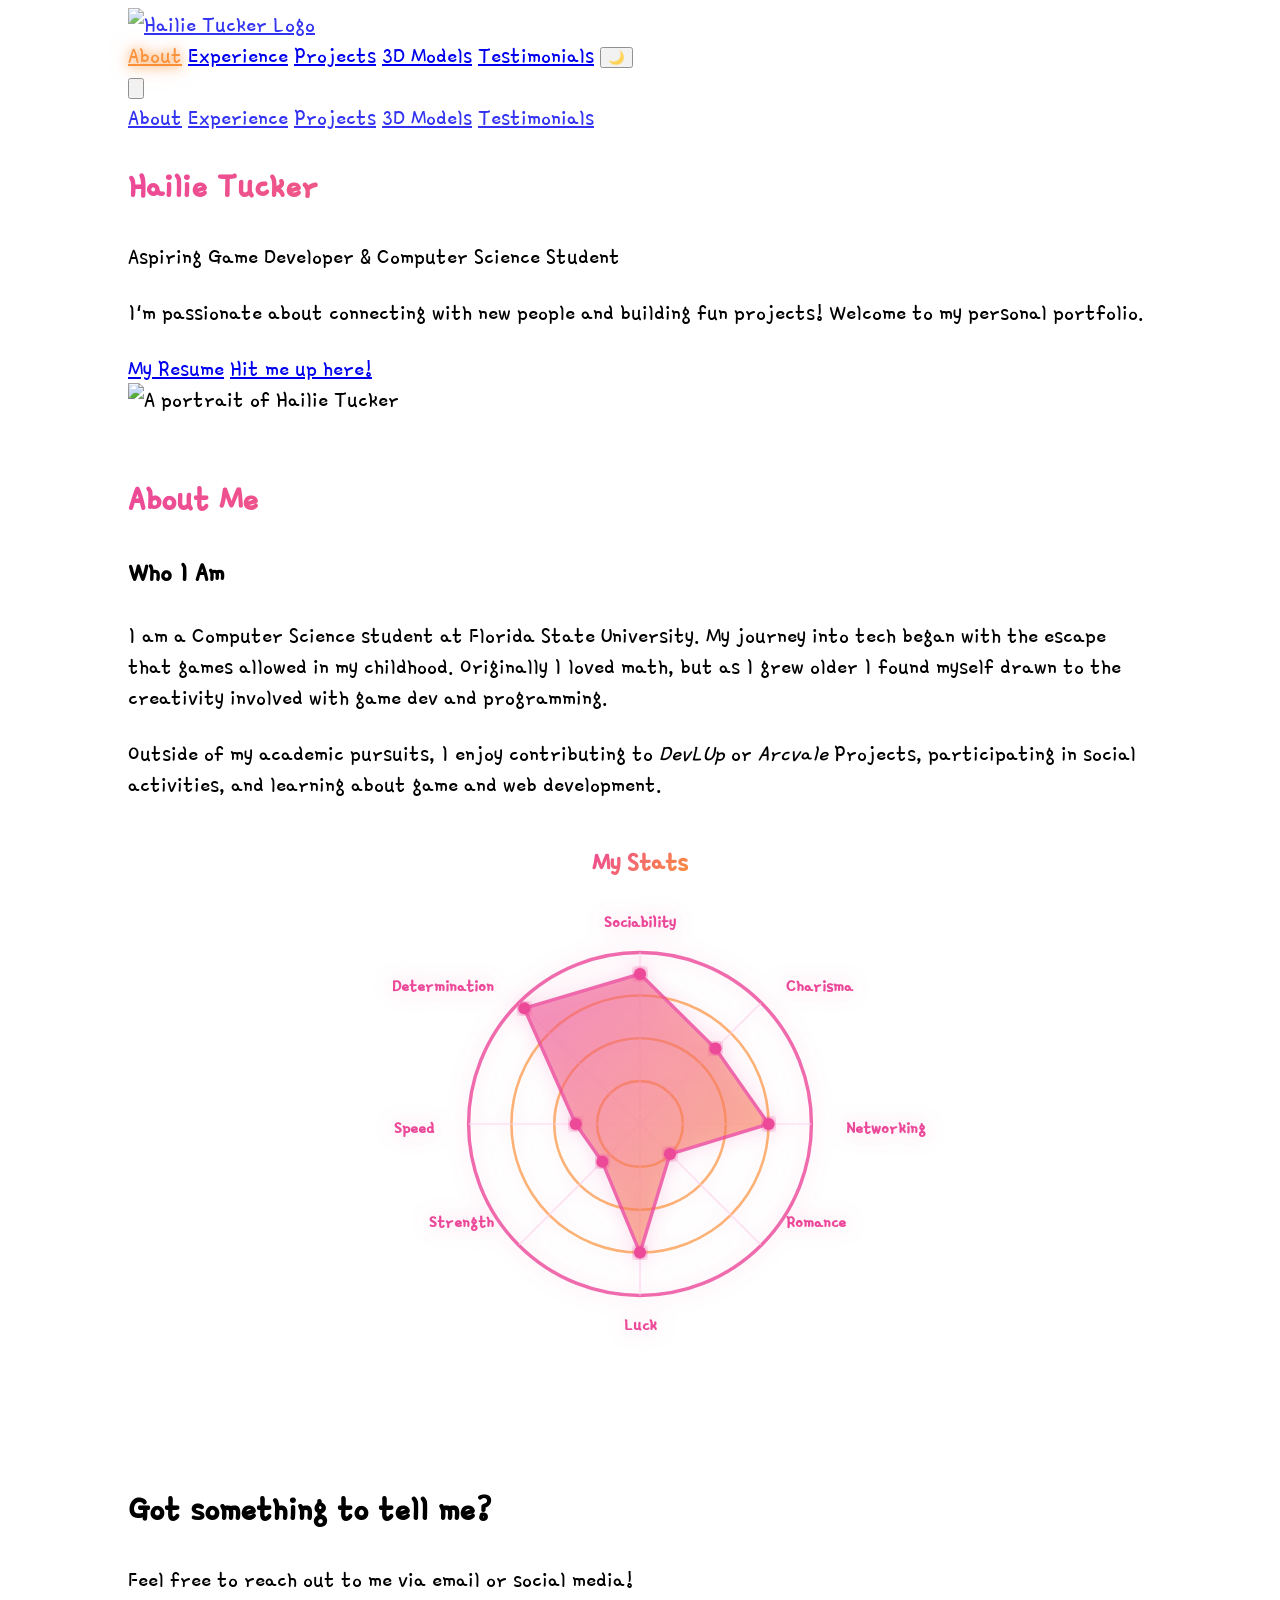
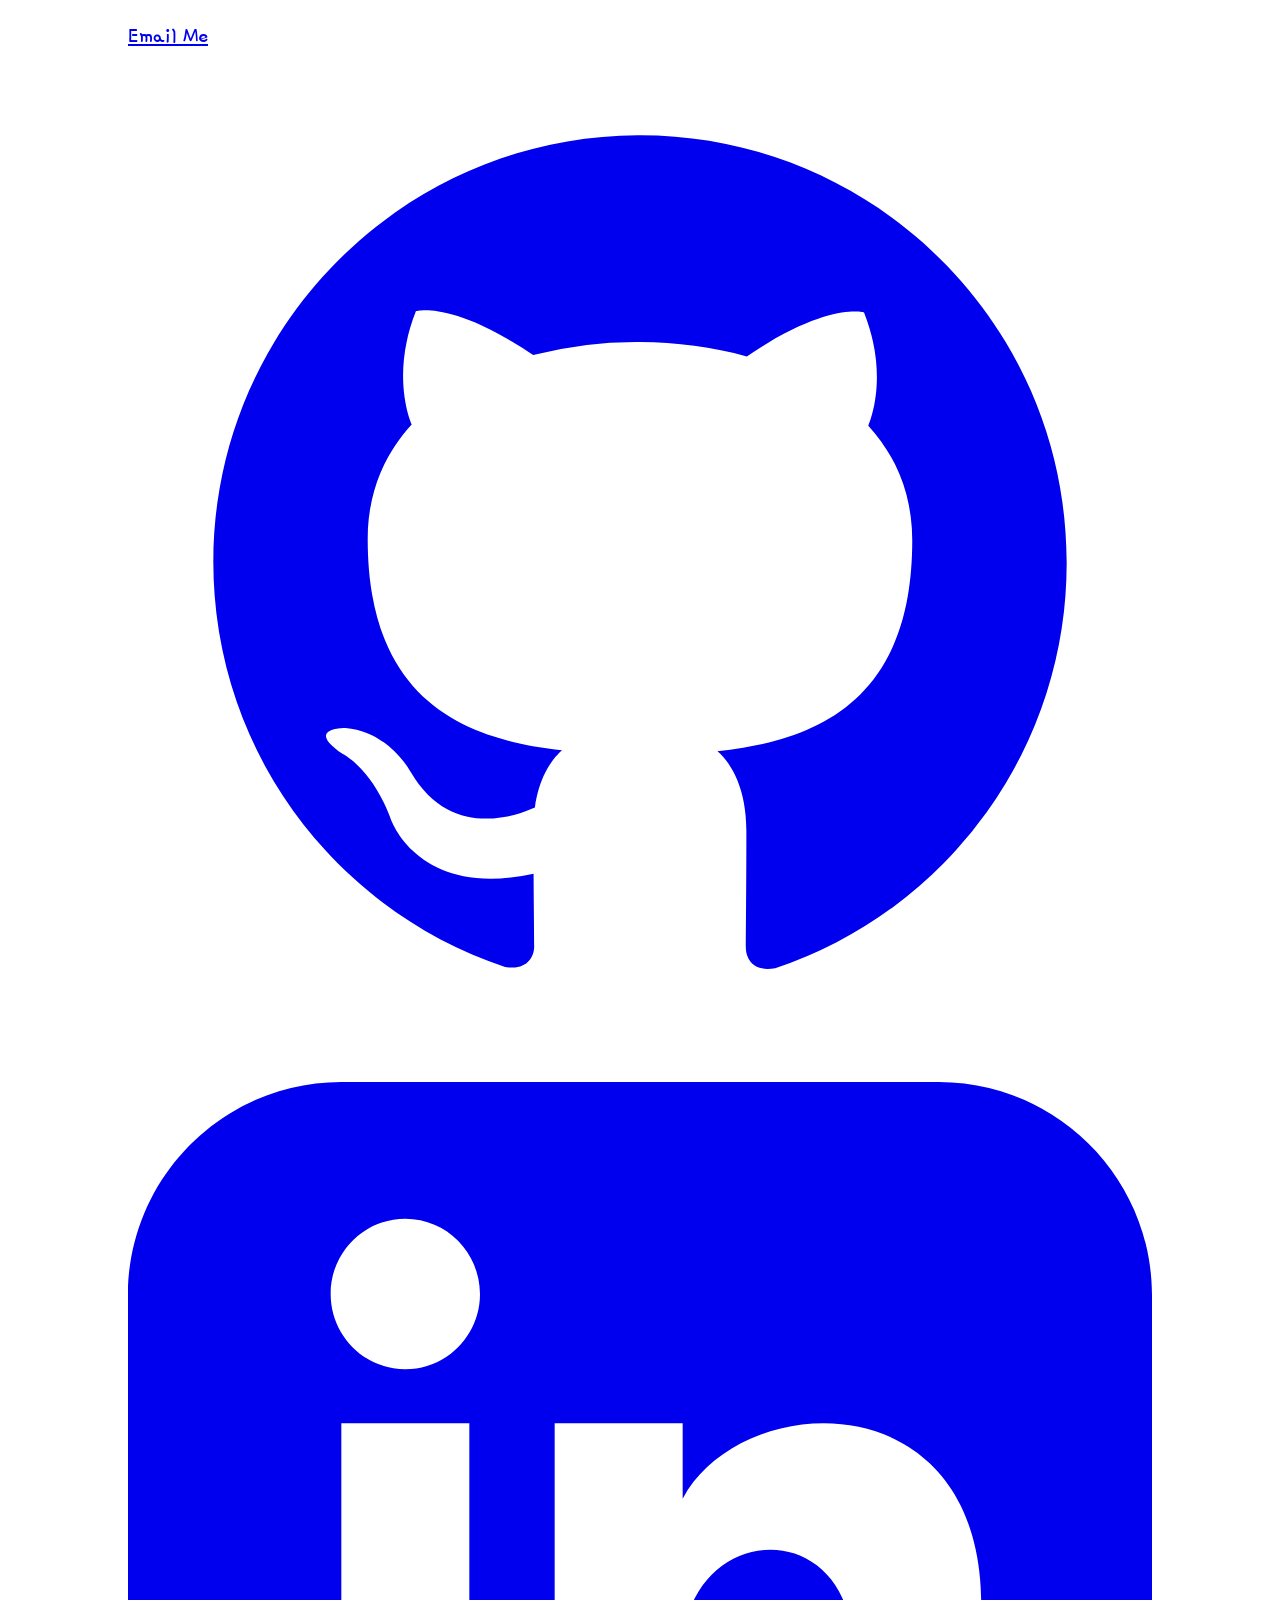
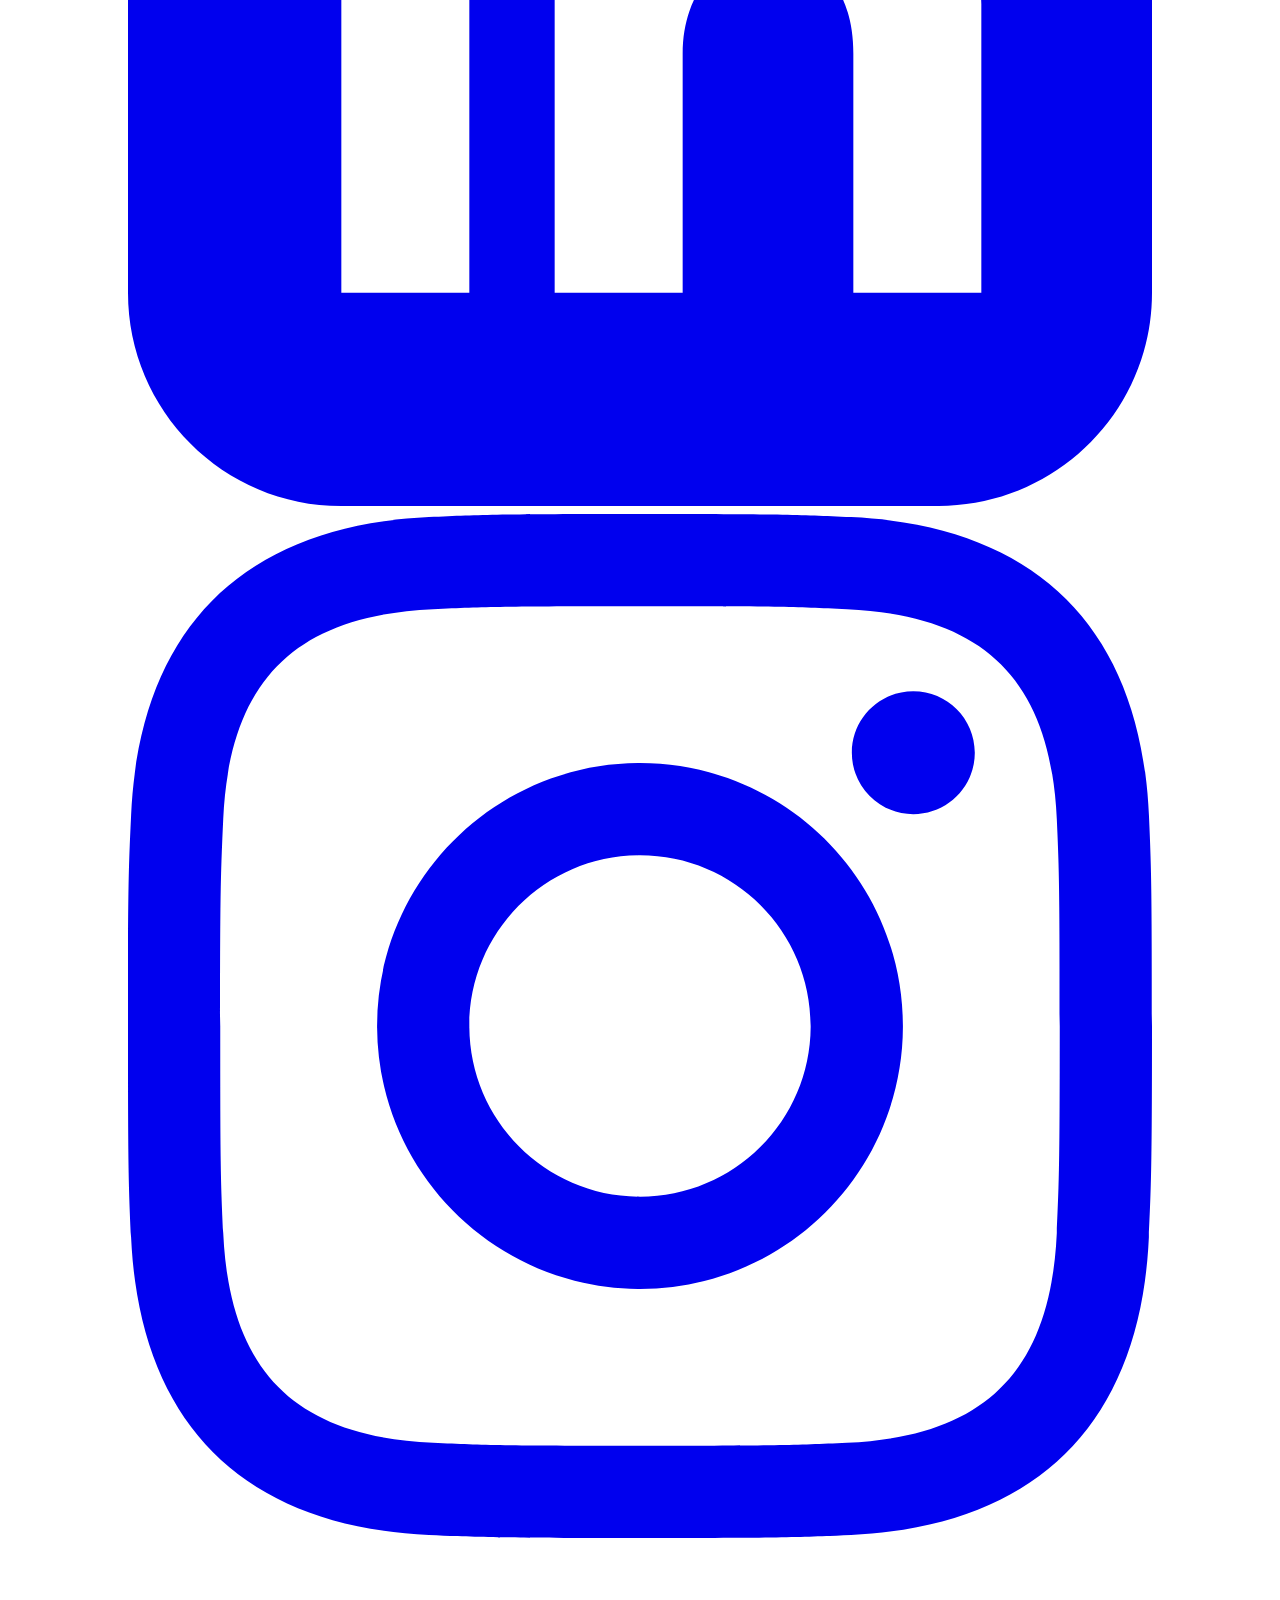
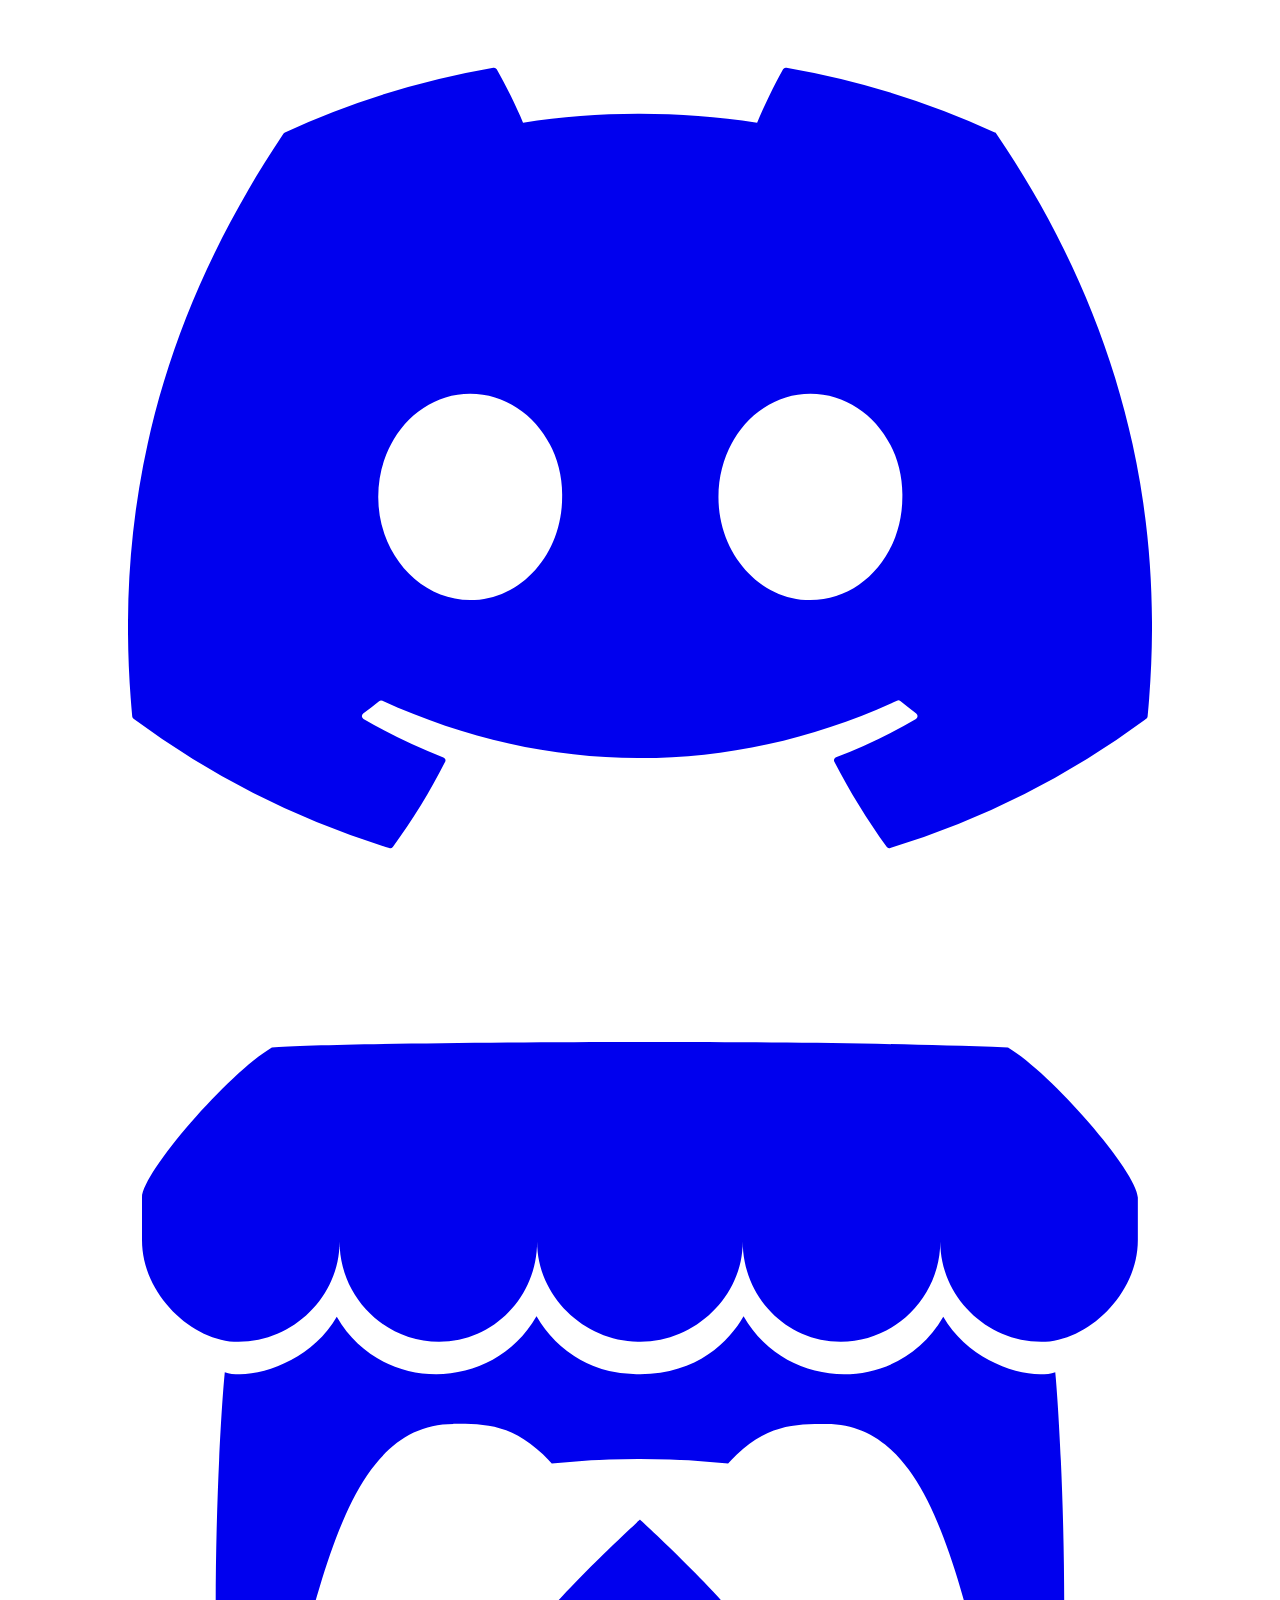
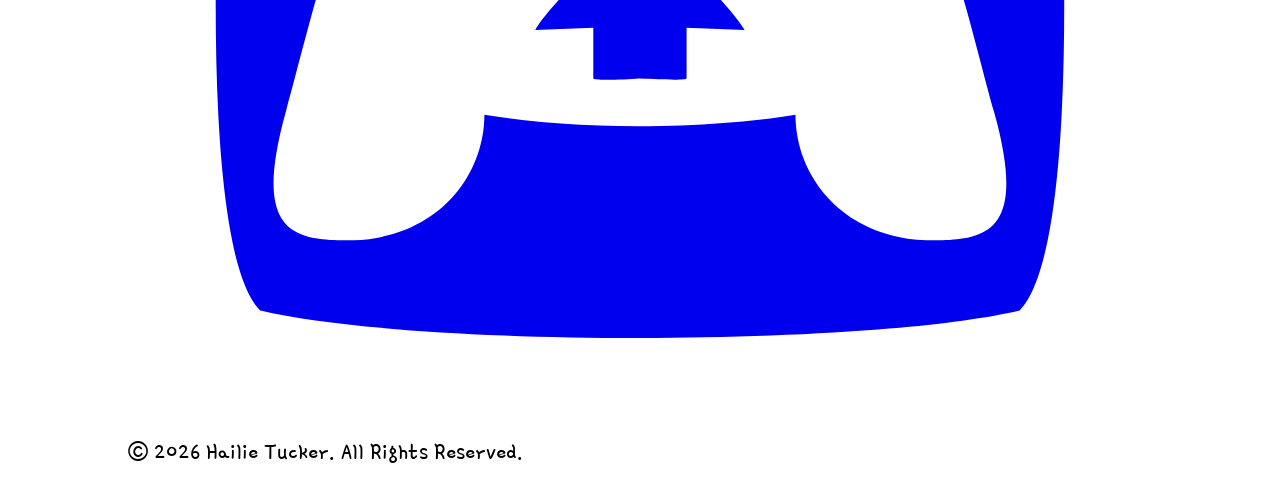
==== index.html @ 08aabb21 "fixed some bugs with 3d models, added dark and light mode, added testimonials" ====
<!DOCTYPE html>
<html lang="en" class="scroll-smooth">
<head>
    <meta charset="UTF-8">
    <meta name="viewport" content="width=device-width, initial-scale=1.0">
    <title>Hailie Tucker - Student Portfolio</title>
    <script src="https://cdn.tailwindcss.com"></script>
    <link href="https://fonts.googleapis.com/css2?family=Gamja+Flower&display=swap" rel="stylesheet">
    <link rel="icon" href="favicon.ico">
    <style>
        body {
            font-family: 'Gamja Flower', cursive;
            margin-left: 10%;
            margin-right: 10%;
            border-block-color: pink;
            font-size: 25px;
            background-size: cover;
            background-position: center;
            background-attachment: scroll;
            background-repeat: no-repeat;
            position: relative;
            min-height: 100vh;
            transition: background-color 0.3s, color 0.3s;
        }

        /* Dark mode styles */
        body.dark-mode {
            background-color: #1a1a2e;
            color: #e0e0e0;
        }

        body.dark-mode #bg-video {
            opacity: 0;
        }

        body.dark-mode .bg-white {
            background-color: #2d2d44 !important;
            color: #e0e0e0;
        }

        body.dark-mode .text-pink-400,
        body.dark-mode .text-pink-800 {
            color: #f48fb1 !important;
        }

        body.dark-mode header {
            background-color: #2d2d44 !important;
        }

        body.dark-mode footer {
            background-color: #4a1942 !important;
        }

        /* Active page indicator */
        .nav-link {
            position: relative;
            transition: all 0.3s;
        }

        .nav-link.active {
            text-shadow: 0 0 10px rgba(251, 146, 60, 0.8), 0 0 20px rgba(251, 146, 60, 0.6);
            color: #fb923c !important;
        }

        /* Focus indicators */
        a:focus, button:focus, input:focus {
            outline: 3px solid #fb923c;
            outline-offset: 2px;
        }

        /* Desktop only: use fixed background */
        @media (min-width: 768px) {
            body {
                background-attachment: fixed;
            }
        }
        

        body::before {
            content: '';
            position: fixed;
            top: 0;
            left: 0;
            width: 100%;
            height: 100%;
            background-color: rgba(255, 255, 255, 0.2);
            pointer-events: none;
            z-index: 0;
        }

        main {
            position: relative;
            z-index: 1;
        }

        /* Floating Hearts Animation */
        .heart {
            position: fixed;
            width: 30px;
            height: 30px;
            pointer-events: none;
            animation: float 15s infinite;
            z-index: 1;
            opacity: 0;
        }

            .heart svg {
                width: 100%;
                height: 100%;
                fill: #ec4899;
                opacity: 0.6;
                filter: drop-shadow(0 0 3px rgba(236, 72, 153, 0.4));
            }

        @keyframes float {
            0% {
                transform: translateY(100vh) rotate(0deg) scale(0.5);
                opacity: 0;
            }

            10% {
                opacity: 0.8;
            }

            90% {
                opacity: 0.8;
            }

            100% {
                transform: translateY(-100vh) rotate(360deg) scale(1);
                opacity: 0;
            }
        }

        /* Stagger the hearts with varying sizes */
        .heart:nth-child(1) {
            left: 10%;
            animation-delay: 0s;
            width: 25px;
            height: 25px;
        }

        .heart:nth-child(2) {
            left: 20%;
            animation-delay: 3s;
            width: 20px;
            height: 20px;
        }

        .heart:nth-child(3) {
            left: 30%;
            animation-delay: 6s;
            width: 28px;
            height: 28px;
        }

        .heart:nth-child(4) {
            left: 40%;
            animation-delay: 2s;
            width: 22px;
            height: 22px;
        }

        .heart:nth-child(5) {
            left: 50%;
            animation-delay: 8s;
            width: 30px;
            height: 30px;
        }

        .heart:nth-child(6) {
            left: 60%;
            animation-delay: 4s;
            width: 26px;
            height: 26px;
        }

        .heart:nth-child(7) {
            left: 70%;
            animation-delay: 7s;
            width: 24px;
            height: 24px;
        }

        .heart:nth-child(8) {
            left: 80%;
            animation-delay: 1s;
            width: 21px;
            height: 21px;
        }

        .heart:nth-child(9) {
            left: 90%;
            animation-delay: 5s;
            width: 27px;
            height: 27px;
        }

        .heart:nth-child(10) {
            left: 15%;
            animation-delay: 9s;
            width: 23px;
            height: 23px;
        }

        /* Gradient text */
        .gradient-text {
            background: linear-gradient(135deg, #ec4899 0%, #fb923c 100%);
            -webkit-background-clip: text;
            -webkit-text-fill-color: transparent;
            background-clip: text;
        }

        /* Cursor trail hearts */
        .cursor-heart {
            position: absolute;
            pointer-events: none;
            z-index: 9999;
            width: 12px;
            height: 12px;
            animation: cursorHeartFloat 1s ease-out forwards;
        }

        .cursor-heart svg {
            width: 100%;
            height: 100%;
            fill: #ec4899;
        }

        @keyframes cursorHeartFloat {
            0% {
                opacity: 1;
                transform: translateY(0) scale(1);
            }
            100% {
                opacity: 0;
                transform: translateY(-50px) scale(0.5);
            }
        }

        /* Smooth page transitions */
        body {
            animation: fadeIn 0.5s ease-in;
        }

        @keyframes fadeIn {
            from {
                opacity: 0;
            }
            to {
                opacity: 1;
            }
        }

        /* Radar Chart Styles */
        .radar-chart {
            width: 300px;
            height: 300px;
            position: relative;
            margin: 0 auto;
        }

        .radar-chart svg {
            filter: drop-shadow(0 0 10px rgba(236, 72, 153, 0.3));
        }

        /* Fix header and footer width on horizontal scroll */
        header, footer {
            width: 100%;
            min-width: fit-content;
        }

    </style>
</head>
<body class="text-pink-800">

    <video autoplay muted loop playsinline id="bg-video"
           style="position: fixed; top: 0; left: 0; width: 100%; height: 100%; object-fit: cover; z-index: -1;">
        <source src="Pink_Blue_Background.mp4" type="video/mp4">
    </video>

    <!-- Floating Hearts -->
    <div class="hearts-container">
        <div class="heart">
            <svg viewBox="0 0 32 29.6">
                <path d="M23.6,0c-3.4,0-6.3,2.7-7.6,5.6C14.7,2.7,11.8,0,8.4,0C3.8,0,0,3.8,0,8.4c0,9.4,9.5,11.9,16,21.2c6.1-9.3,16-12.1,16-21.2C32,3.8,28.2,0,23.6,0z" />
            </svg>
        </div>
        <div class="heart">
            <svg viewBox="0 0 32 29.6">
                <path d="M23.6,0c-3.4,0-6.3,2.7-7.6,5.6C14.7,2.7,11.8,0,8.4,0C3.8,0,0,3.8,0,8.4c0,9.4,9.5,11.9,16,21.2c6.1-9.3,16-12.1,16-21.2C32,3.8,28.2,0,23.6,0z" />
            </svg>
        </div>
        <div class="heart">
            <svg viewBox="0 0 32 29.6">
                <path d="M23.6,0c-3.4,0-6.3,2.7-7.6,5.6C14.7,2.7,11.8,0,8.4,0C3.8,0,0,3.8,0,8.4c0,9.4,9.5,11.9,16,21.2c6.1-9.3,16-12.1,16-21.2C32,3.8,28.2,0,23.6,0z" />
            </svg>
        </div>
        <div class="heart">
            <svg viewBox="0 0 32 29.6">
                <path d="M23.6,0c-3.4,0-6.3,2.7-7.6,5.6C14.7,2.7,11.8,0,8.4,0C3.8,0,0,3.8,0,8.4c0,9.4,9.5,11.9,16,21.2c6.1-9.3,16-12.1,16-21.2C32,3.8,28.2,0,23.6,0z" />
            </svg>
        </div>
        <div class="heart">
            <svg viewBox="0 0 32 29.6">
                <path d="M23.6,0c-3.4,0-6.3,2.7-7.6,5.6C14.7,2.7,11.8,0,8.4,0C3.8,0,0,3.8,0,8.4c0,9.4,9.5,11.9,16,21.2c6.1-9.3,16-12.1,16-21.2C32,3.8,28.2,0,23.6,0z" />
            </svg>
        </div>
        <div class="heart">
            <svg viewBox="0 0 32 29.6">
                <path d="M23.6,0c-3.4,0-6.3,2.7-7.6,5.6C14.7,2.7,11.8,0,8.4,0C3.8,0,0,3.8,0,8.4c0,9.4,9.5,11.9,16,21.2c6.1-9.3,16-12.1,16-21.2C32,3.8,28.2,0,23.6,0z" />
            </svg>
        </div>
        <div class="heart">
            <svg viewBox="0 0 32 29.6">
                <path d="M23.6,0c-3.4,0-6.3,2.7-7.6,5.6C14.7,2.7,11.8,0,8.4,0C3.8,0,0,3.8,0,8.4c0,9.4,9.5,11.9,16,21.2c6.1-9.3,16-12.1,16-21.2C32,3.8,28.2,0,23.6,0z" />
            </svg>
        </div>
        <div class="heart">
            <svg viewBox="0 0 32 29.6">
                <path d="M23.6,0c-3.4,0-6.3,2.7-7.6,5.6C14.7,2.7,11.8,0,8.4,0C3.8,0,0,3.8,0,8.4c0,9.4,9.5,11.9,16,21.2c6.1-9.3,16-12.1,16-21.2C32,3.8,28.2,0,23.6,0z" />
            </svg>
        </div>
        <div class="heart">
            <svg viewBox="0 0 32 29.6">
                <path d="M23.6,0c-3.4,0-6.3,2.7-7.6,5.6C14.7,2.7,11.8,0,8.4,0C3.8,0,0,3.8,0,8.4c0,9.4,9.5,11.9,16,21.2c6.1-9.3,16-12.1,16-21.2C32,3.8,28.2,0,23.6,0z" />
            </svg>
        </div>
        <div class="heart">
            <svg viewBox="0 0 32 29.6">
                <path d="M23.6,0c-3.4,0-6.3,2.7-7.6,5.6C14.7,2.7,11.8,0,8.4,0C3.8,0,0,3.8,0,8.4c0,9.4,9.5,11.9,16,21.2c6.1-9.3,16-12.1,16-21.2C32,3.8,28.2,0,23.6,0z" />
            </svg>
        </div>
        
    </div>



    <!-- Header & Navigation -->
    <header class="bg-white shadow-md sticky top-0 z-50">
        <nav class="container mx-auto px-6 py-2 flex justify-between items-center">

            <a href="index.html"> <img src="hailietucker.png" alt="Hailie Tucker Logo" class="h-14 w-auto"> </a>
            <div class="hidden md:flex space-x-8 items-center">
                <a href="index.html" class="nav-link text-pink-400 hover:text-rose-700 transition duration-300">About</a>
                <a href="Experience.html" class="nav-link text-pink-400 hover:text-rose-700 transition duration-300">Experience</a>
                <a href="Projects.html" class="nav-link text-pink-400 hover:text-rose-700 transition duration-300">Projects</a>
                <a href="3DModels.html" class="nav-link text-pink-400 hover:text-rose-700 transition duration-300">3D Models</a>
                <a href="Testimonials.html" class="nav-link text-pink-400 hover:text-rose-700 transition duration-300">Testimonials</a>
                <button id="dark-mode-toggle" class="p-2 rounded-full hover:bg-pink-100 transition" aria-label="Toggle dark mode" tabindex="0">
                    🌙
                </button>
            </div>
            <button id="mobile-menu-button" class="md:hidden flex items-center p-2">
                <svg class="w-6 h-6" fill="none" stroke="currentColor" viewBox="0 0 24 24" xmlns="http://www.w3.org/2000/svg"><path stroke-linecap="round" stroke-linejoin="round" stroke-width="2" d="M4 6h16M4 12h16m-7 6h7"></path></svg>
            </button>
        </nav>
        <!-- Mobile Menu -->
        <div id="mobile-menu" class="hidden md:hidden bg-white border-t">
            <a href="index.html" class="block py-3 px-6 text-sm hover:bg-gray-100">About</a>
            <a href="Experience.html" class="block py-3 px-6 text-sm hover:bg-gray-100">Experience</a>
            <a href="Projects.html" class="block py-3 px-6 text-sm hover:bg-gray-100">Projects</a>
            <a href="3DModels.html" class="block py-3 px-6 text-sm hover:bg-gray-100">3D Models</a>
            <a href="Testimonials.html" class="block py-3 px-6 text-sm hover:bg-gray-100">Testimonials</a>
        </div>
    </header>

    <main>
        <!-- Hero Section -->
        <section id="home">
            <div class="container mx-auto px-6 py-20 md:py-32 flex flex-col md:flex-row items-center">
                <div class="md:w-1/2 text-center md:text-left mb-10 md:mb-0">
                    <h1 class=" model-card reveal text-4xl md:text-5xl font-bold leading-tight mb-4 gradient-text"> Hailie Tucker</h1>
                    <p class="model-card reveal text-lg md:text-xl text-rose-600 font-semibold mb-6">Aspiring Game Developer & Computer Science Student</p>
                    <p class="model-card reveal text-pink-400 leading-relaxed mb-8 max-w-lg mx-auto md:mx-0">I'm passionate about connecting with new people and building fun projects! Welcome to my personal portfolio.</p>
                    <div class="model-card reveal flex flex-col sm:flex-row gap-4 justify-center md:justify-start">
                        <a href="Hailie%20Tucker%20Resume.pdf" target="_blank" class="bg-pink-500 text-white font-bold rounded-full py-3 px-8 shadow-lg uppercase tracking-wider hover:bg-pink-700 transition duration-300 text-center">My Resume</a>
                        <a href="#contact" class="bg-pink-500 text-white font-bold rounded-full py-3 px-8 shadow-lg uppercase tracking-wider hover:bg-pink-700 transition duration-300 text-center">Hit me up here!</a>
                    </div>
                </div>
                <div class="model-card reveal md:w-1/2 flex justify-center">
                    <img src="IMG_6627_00.jpeg" alt="A portrait of Hailie Tucker" class="hover:-translate-y-3 w-64 h-64 md:w-80 md:h-80 rounded-full object-cover shadow-2xl border-4 border-white">
                </div>
            </div>
        </section>
        <br />

        <!-- About Me & Skills Section -->
        <section id="about">
            <div class="container mx-auto px-6">
                <div class="text-center mb-12">
                    <h2 class="model-card reveal text-3xl font-bold gradient-text">About Me</h2>
                </div>
                <div class="max-w-4xl mx-auto grid grid-cols-1 md:grid-cols-2 gap-12 items-center">
                    <div>
                        <h3 class="model-card reveal text-2xl font-semibold mb-4">Who I Am</h3>
                        <p class="model-card reveal text-pink-400 leading-relaxed mb-4">
                            I am a  Computer Science student at Florida State University. My journey into tech began with the escape that games allowed in my childhood. Originally I loved math, but as I grew older I found myself drawn to the creativity involved with game dev and programming.
                        </p>
                        <p class="model-card reveal text-pink-400 leading-relaxed">
                            Outside of my academic pursuits, I enjoy contributing to <em>DevLUp</em> or <em>Arcvale</em> Projects, participating in social activities, and learning about game and web development.
                        </p>
                    </div>
                    <div style="display: flex; flex-direction: column; align-items: center; position: relative;">
                        <div class="radar-chart" style="width: 600px; height: 600px; position: relative;">
                            <h3 class="text-2xl font-semibold gradient-text" style="position: absolute; top: 20px; left: 50%; transform: translateX(-50%); z-index: 10; margin: 0;">My Stats</h3>
                            <svg viewBox="0 0 700 700" xmlns="http://www.w3.org/2000/svg">
                                <!-- Outer boundary circle (100%) - thicker -->
                                <circle cx="350" cy="350" r="200" fill="none" stroke="#ec4899" stroke-width="4" opacity="0.8"/>
                                
                                <!-- Inner circular grid rings (25%, 50%, 75%) - orange -->
                                <circle cx="350" cy="350" r="150" fill="none" stroke="#fb923c" stroke-width="3" opacity="0.7"/>
                                <circle cx="350" cy="350" r="100" fill="none" stroke="#fb923c" stroke-width="3" opacity="0.7"/>
                                <circle cx="350" cy="350" r="50" fill="none" stroke="#fb923c" stroke-width="3" opacity="0.7"/>
                                
                                <!-- Axis lines (8 directions) -->
                                <line x1="350" y1="350" x2="350" y2="150" stroke="#fbcfe8" stroke-width="2" opacity="0.6"/>
                                <line x1="350" y1="350" x2="491" y2="209" stroke="#fbcfe8" stroke-width="2" opacity="0.6"/>
                                <line x1="350" y1="350" x2="550" y2="350" stroke="#fbcfe8" stroke-width="2" opacity="0.6"/>
                                <line x1="350" y1="350" x2="491" y2="491" stroke="#fbcfe8" stroke-width="2" opacity="0.6"/>
                                <line x1="350" y1="350" x2="350" y2="550" stroke="#fbcfe8" stroke-width="2" opacity="0.6"/>
                                <line x1="350" y1="350" x2="209" y2="491" stroke="#fbcfe8" stroke-width="2" opacity="0.6"/>
                                <line x1="350" y1="350" x2="150" y2="350" stroke="#fbcfe8" stroke-width="2" opacity="0.6"/>
                                <line x1="350" y1="350" x2="209" y2="209" stroke="#fbcfe8" stroke-width="2" opacity="0.6"/>
                                
                                <!-- Data polygon (8 points positioned at specific rings)
                                     Ring 1 (25%): 50px from center
                                     Ring 2 (50%): 100px from center
                                     Ring 3 (75%): 150px from center
                                     Ring 4 (100%): 200px from center
                                     
                                     Sociability (90%): ~180px (close to ring 4)
                                     Charisma (88%): ~150px (at ring 3)
                                     Networking (85%): ~125px (between ring 2 and 3)
                                     Determination (90%): ~150px (at ring 3)
                                     Romance (25%): 50px (at ring 1)
                                     Luck (85%): ~150px (near ring 3)
                                     Strength (30%): ~75px (between ring 1 and 2)
                                     Speed (35%): ~75px (between ring 1 and 2) 
                                     
                                     RESET: All points at ring 1 (50px from center) 
                                     
                                     Sociability (top): Between ring 3 and 4 (~175px from center)
                                     Charisma (top-right): Between ring 2 and 3 (~125px from center)
                                     Networking (right): At ring 3 (150px from center)
                                     Luck (bottom): At ring 3 (150px from center)
                                     Strength (bottom-left): 1/4 from ring 1, 3/4 to ring 2 (~62.5px from center)
                                     Speed (left): Between ring 1 and 2 (~75px from center)
                                     Determination (top-left): 1/4 from ring 3 to ring 4, 3/4 from ring 3 (~187.5px from center) -->
                                <polygon points="350,175 438,262 500,350 385,385 350,500 306,394 275,350 215,215" 
                                         fill="url(#radarGradient)" 
                                         stroke="#ec4899" 
                                         stroke-width="4" 
                                         opacity="0.8"/>
                                
                                <!-- Gradient definition -->
                                <defs>
                                    <linearGradient id="radarGradient" x1="0%" y1="0%" x2="100%" y2="100%">
                                        <stop offset="0%" style="stop-color:#ec4899;stop-opacity:0.7" />
                                        <stop offset="100%" style="stop-color:#fb923c;stop-opacity:0.7" />
                                    </linearGradient>
                                    <filter id="glow">
                                        <feGaussianBlur stdDeviation="4" result="coloredBlur"/>
                                        <feMerge>
                                            <feMergeNode in="coloredBlur"/>
                                            <feMergeNode in="SourceGraphic"/>
                                        </feMerge>
                                    </filter>
                                </defs>
                                
                                <!-- Data points with glow -->
                                <circle cx="350" cy="175" r="7" fill="#ec4899" filter="url(#glow)"/>
                                <circle cx="438" cy="262" r="7" fill="#ec4899" filter="url(#glow)"/>
                                <circle cx="500" cy="350" r="7" fill="#ec4899" filter="url(#glow)"/>
                                <circle cx="385" cy="385" r="7" fill="#ec4899" filter="url(#glow)"/>
                                <circle cx="350" cy="500" r="7" fill="#ec4899" filter="url(#glow)"/>
                                <circle cx="306" cy="394" r="7" fill="#ec4899" filter="url(#glow)"/>
                                <circle cx="275" cy="350" r="7" fill="#ec4899" filter="url(#glow)"/>
                                <circle cx="215" cy="215" r="7" fill="#ec4899" filter="url(#glow)"/>
                                
                                <!-- Labels with more spacing to prevent cutoff -->
                                <text x="350" y="120" text-anchor="middle" fill="#ec4899" font-size="22" font-weight="bold">Sociability</text>
                                <text x="520" y="195" text-anchor="start" fill="#ec4899" font-size="22" font-weight="bold">Charisma</text>
                                <text x="590" y="360" text-anchor="start" fill="#ec4899" font-size="22" font-weight="bold">Networking</text>
                                <text x="520" y="470" text-anchor="start" fill="#ec4899" font-size="22" font-weight="bold">Romance</text>
                                <text x="350" y="590" text-anchor="middle" fill="#ec4899" font-size="22" font-weight="bold">Luck</text>
                                <text x="180" y="470" text-anchor="end" fill="#ec4899" font-size="22" font-weight="bold">Strength</text>
                                <text x="110" y="360" text-anchor="end" fill="#ec4899" font-size="22" font-weight="bold">Speed</text>
                                <text x="180" y="195" text-anchor="end" fill="#ec4899" font-size="22" font-weight="bold">Determination</text>
                            </svg>
                        </div>
                    </div>
                </div>
            </div>
        </section>
        <br />

        <!-- Contact Section -->
        <section id="contact">
            <div class="model-card reveal container mx-auto px-6 text-center">
                <h2 class="text-3xl font-bold mb-4">Got something to tell me?</h2>
                <p class="text-pink-400 md:w-2/3 mx-auto leading-relaxed mb-8">Feel free to reach out to me via email or social media!</p>
                <a href="mailto:hlt22c@fsu.edu" class="bg-pink-400 text-white font-bold rounded-full py-4 px-8 shadow-lg uppercase tracking-wider hover:bg-rose-700 transition duration-300 inline-block mb-8" target="_blank" rel="noopener noreferrer">
                    Email Me
                </a>
                <div class="flex justify-center space-x-6">
                    <a href="https://github.com/HailieT" target="_blank" rel="noopener noreferrer" class="text-pink-400 hover:text-rose-600 transition duration-300">
                        <svg class="w-8 h-8" fill="currentColor" viewBox="0 0 24 24" aria-hidden="false"><path fill-rule="evenodd" d="M12 2C6.477 2 2 6.477 2 12c0 4.418 2.865 8.168 6.838 9.49.5.092.682-.217.682-.482 0-.237-.009-.868-.014-1.703-2.782.605-3.369-1.343-3.369-1.343-.454-1.158-1.11-1.466-1.11-1.466-.908-.62.069-.608.069-.608 1.003.07 1.531 1.032 1.531 1.032.892 1.53 2.341 1.088 2.91.832.092-.647.35-1.088.636-1.338-2.22-.253-4.555-1.113-4.555-4.951 0-1.093.39-1.988 1.031-2.688-.103-.253-.446-1.272.098-2.65 0 0 .84-.27 2.75 1.026A9.564 9.564 0 0112 6.844c.85.004 1.705.115 2.504.337 1.909-1.296 2.747-1.027 2.747-1.027.546 1.379.203 2.398.1 2.651.64.7 1.03 1.595 1.03 2.688 0 3.848-2.338 4.695-4.566 4.943.359.309.678.92.678 1.855 0 1.338-.012 2.419-.012 2.747 0 .268.18.58.688.482A10.001 10.001 0 0022 12c0-5.523-4.477-10-10-10z" clip-rule="evenodd" /></svg>
                    </a>
                    <a href="https://www.linkedin.com/in/hailie-tucker-b56725300/" target="_blank" rel="noopener noreferrer" class="text-pink-400 hover:text-rose-600 transition duration-300">
                        <svg class="w-8 h-8" fill="currentColor" viewBox="0 0 24 24" aria-hidden="false"><path d="M19 0h-14c-2.761 0-5 2.239-5 5v14c0 2.761 2.239 5 5 5h14c2.762 0 5-2.239 5-5v-14c0-2.761-2.238-5-5-5zm-11 19h-3v-11h3v11zm-1.5-12.268c-.966 0-1.75-.79-1.75-1.764s.784-1.764 1.75-1.764 1.75.79 1.75 1.764-.783 1.764-1.75 1.764zm13.5 12.268h-3v-5.604c0-3.368-4-3.113-4 0v5.604h-3v-11h3v1.765c1.396-2.586 7-2.777 7 2.476v6.759z" /></svg>
                    </a>
                    <a href="https://www.instagram.com/hailiethehuman/" target="_blank" rel="noopener noreferrer" class="text-pink-400 hover:text-rose-600 transition duration-300">
                        <svg class="w-8 h-8" fill="currentColor" viewBox="0 0 24 24" aria-hidden="false"><path d="M12 2.163c3.204 0 3.584.012 4.85.07 3.252.148 4.771 1.691 4.919 4.919.058 1.265.069 1.645.069 4.849 0 3.205-.012 3.584-.069 4.849-.149 3.225-1.664 4.771-4.919 4.919-1.266.058-1.644.07-4.85.07-3.204 0-3.584-.012-4.849-.07-3.26-.149-4.771-1.699-4.919-4.92-.058-1.265-.07-1.644-.07-4.849 0-3.204.013-3.583.07-4.849.149-3.227 1.664-4.771 4.919-4.919 1.266-.057 1.645-.069 4.849-.069zm0-2.163c-3.259 0-3.667.014-4.947.072-4.358.2-6.78 2.618-6.98 6.98-.059 1.281-.073 1.689-.073 4.948 0 3.259.014 3.668.072 4.948.2 4.358 2.618 6.78 6.98 6.98 1.281.058 1.689.072 4.948.072 3.259 0 3.668-.014 4.948-.072 4.354-.2 6.782-2.618 6.979-6.98.059-1.28.073-1.689.073-4.948 0-3.259-.014-3.667-.072-4.947-.196-4.354-2.617-6.78-6.979-6.98-1.281-.059-1.69-.073-4.949-.073zm0 5.838c-3.403 0-6.162 2.759-6.162 6.162s2.759 6.162 6.162 6.162 6.162-2.759 6.162-6.162-2.759-6.162-6.162-6.162zm0 10.162c-2.209 0-4-1.79-4-4s1.791-4 4-4 4 1.79 4 4-1.791 4-4 4zm6.406-11.845c-.796 0-1.441.645-1.441 1.44s.645 1.44 1.441 1.44 1.441-.645 1.441-1.44-.645-1.44-1.441-1.44z" /></svg>
                    </a>
                    <a href="https://discord.com/users/829684294413713468" target="_blank" rel="noopener noreferrer" class="text-pink-400 hover:text-rose-600 transition duration-300">
                        <svg class="w-8 h-8" fill="currentColor" viewBox="0 0 24 24" aria-hidden="false">
                            <path d="M20.317 4.369a19.791 19.791 0 0 0-4.885-1.515.074.074 0 0 0-.079.037c-.211.375-.444.864-.608 1.249-1.844-.276-3.68-.276-5.486 0-.164-.393-.405-.874-.617-1.249a.077.077 0 0 0-.079-.037 19.736 19.736 0 0 0-4.885 1.515.069.069 0 0 0-.032.027C.533 9.045-.32 13.579.099 18.057a.082.082 0 0 0 .031.056 19.908 19.908 0 0 0 5.993 3.03.078.078 0 0 0 .084-.027c.462-.63.874-1.295 1.226-1.994a.076.076 0 0 0-.041-.105 13.107 13.107 0 0 1-1.872-.9.077.077 0 0 1-.008-.127c.126-.094.252-.192.373-.291a.075.075 0 0 1 .077-.01c3.927 1.793 8.18 1.793 12.061 0a.073.073 0 0 1 .078.009c.121.099.247.197.373.291a.077.077 0 0 1-.006.127 12.583 12.583 0 0 1-1.873.899.076.076 0 0 0-.04.106c.36.698.772 1.363 1.225 1.993a.076.076 0 0 0 .084.028 19.876 19.876 0 0 0 6.002-3.03.078.078 0 0 0 .031-.056c.5-5.177-.838-9.673-3.549-13.661a.061.061 0 0 0-.03-.028zM8.02 15.331c-1.183 0-2.155-1.085-2.155-2.419 0-1.333.955-2.418 2.155-2.418 1.21 0 2.182 1.095 2.155 2.418 0 1.334-.955 2.419-2.155 2.419zm7.974 0c-1.183 0-2.155-1.085-2.155-2.419 0-1.333.955-2.418 2.155-2.418 1.21 0 2.182 1.095 2.155 2.418 0 1.334-.945 2.419-2.155 2.419z" />
                        </svg>
                    </a>
                    <a href="https://hailiet.itch.io/" target="_blank" rel="noopener noreferrer" class="text-pink-400 hover:text-rose-600 transition duration-300">
                        <svg class="w-8 h-8" fill="currentColor" viewBox="0 0 512 512" aria-hidden="false">
                            <path d="M71.92 34.77C50.2 47.67 7.4 96.84 7 109.73v21.34c0 27.06 25.29 50.84 48.25 50.84 27.57 0 50.54-22.85 50.54-50 0 27.12 22.18 50 49.76 50s49-22.85 49-50c0 27.12 23.59 50 51.16 50h.5c27.57 0 51.16-22.85 51.16-50 0 27.12 21.47 50 49 50s49.76-22.85 49.76-50c0 27.12 23 50 50.54 50 23 0 48.25-23.78 48.25-50.84v-21.34c-.4-12.9-43.2-62.07-64.92-75C372.56 32.4 325.76 32 256 32S91.14 33.1 71.92 34.77zm132.32 134.39c-22 38.4-77.9 38.71-99.85.25-13.17 23.14-43.17 32.07-56 27.66-3.87 40.15-13.67 237.13 17.73 269.15 80 18.67 302.08 18.12 379.76 0 31.65-32.27 21.32-232 17.75-269.15-12.92 4.44-42.88-4.6-56-27.66-22 38.52-77.85 38.1-99.85-.24-7.1 12.49-23.05 28.94-51.76 28.94a57.54 57.54 0 0 1-51.75-28.94zm-41.58 53.77c16.47 0 31.09 0 49.22 19.78a436.91 436.91 0 0 1 88.18 0C318.22 223 332.85 223 349.31 223c52.33 0 65.22 77.53 83.87 144.45 17.26 62.15-5.52 63.67-33.95 63.73-42.15-1.57-65.49-32.18-65.49-62.79-39.25 6.43-101.93 8.79-155.55 0 0 30.61-23.34 61.22-65.49 62.79-28.42-.06-51.2-1.58-33.94-63.73 18.67-67 31.56-144.45 83.88-144.45zM256 270.79s-44.38 40.77-52.35 55.21l29-1.17v25.32c0 1.55 21.34.16 23.33.16 11.65.54 23.31 1 23.31-.16v-25.28l29 1.17c-8-14.48-52.35-55.24-52.35-55.24z" />
                        </svg>
                        <br />
                    </a>
                </div>
            </div>
        </section>
    </main>

    <!-- Footer -->
    <footer class="bg-rose-800 text-white py-4">
        <div class="container mx-auto px-6 text-center">
            <p>&copy; 2026 Hailie Tucker. All Rights Reserved.</p>
        </div>
    </footer>

    <script>
        // Simple script for mobile menu toggle
        const mobileMenuButton = document.getElementById('mobile-menu-button');
        const mobileMenu = document.getElementById('mobile-menu');

        mobileMenuButton.addEventListener('click', () => {
            mobileMenu.classList.toggle('hidden');
        });

        // Close mobile menu when a link is clicked
        document.querySelectorAll('#mobile-menu a').forEach(link => {
            link.addEventListener('click', () => {
                mobileMenu.classList.add('hidden');
            });
        });

        // Cursor heart trail effect
        let lastTrailTime = 0;
        document.addEventListener('mousemove', (e) => {
            const now = Date.now();
            if (now - lastTrailTime > 100) { // Create heart every 100ms
                lastTrailTime = now;
                const heart = document.createElement('div');
                heart.className = 'cursor-heart';
                heart.innerHTML = '<svg viewBox="0 0 32 29.6"><path d="M23.6,0c-3.4,0-6.3,2.7-7.6,5.6C14.7,2.7,11.8,0,8.4,0C3.8,0,0,3.8,0,8.4c0,9.4,9.5,11.9,16,21.2c6.1-9.3,16-12.1,16-21.2C32,3.8,28.2,0,23.6,0z"/></svg>';
                heart.style.left = e.pageX + 'px';
                heart.style.top = e.pageY + 'px';
                document.body.appendChild(heart);
                
                setTimeout(() => {
                    heart.remove();
                }, 1000);
            }
        });
    </script>
    <script src="common.js"></script>

</body>
</html>
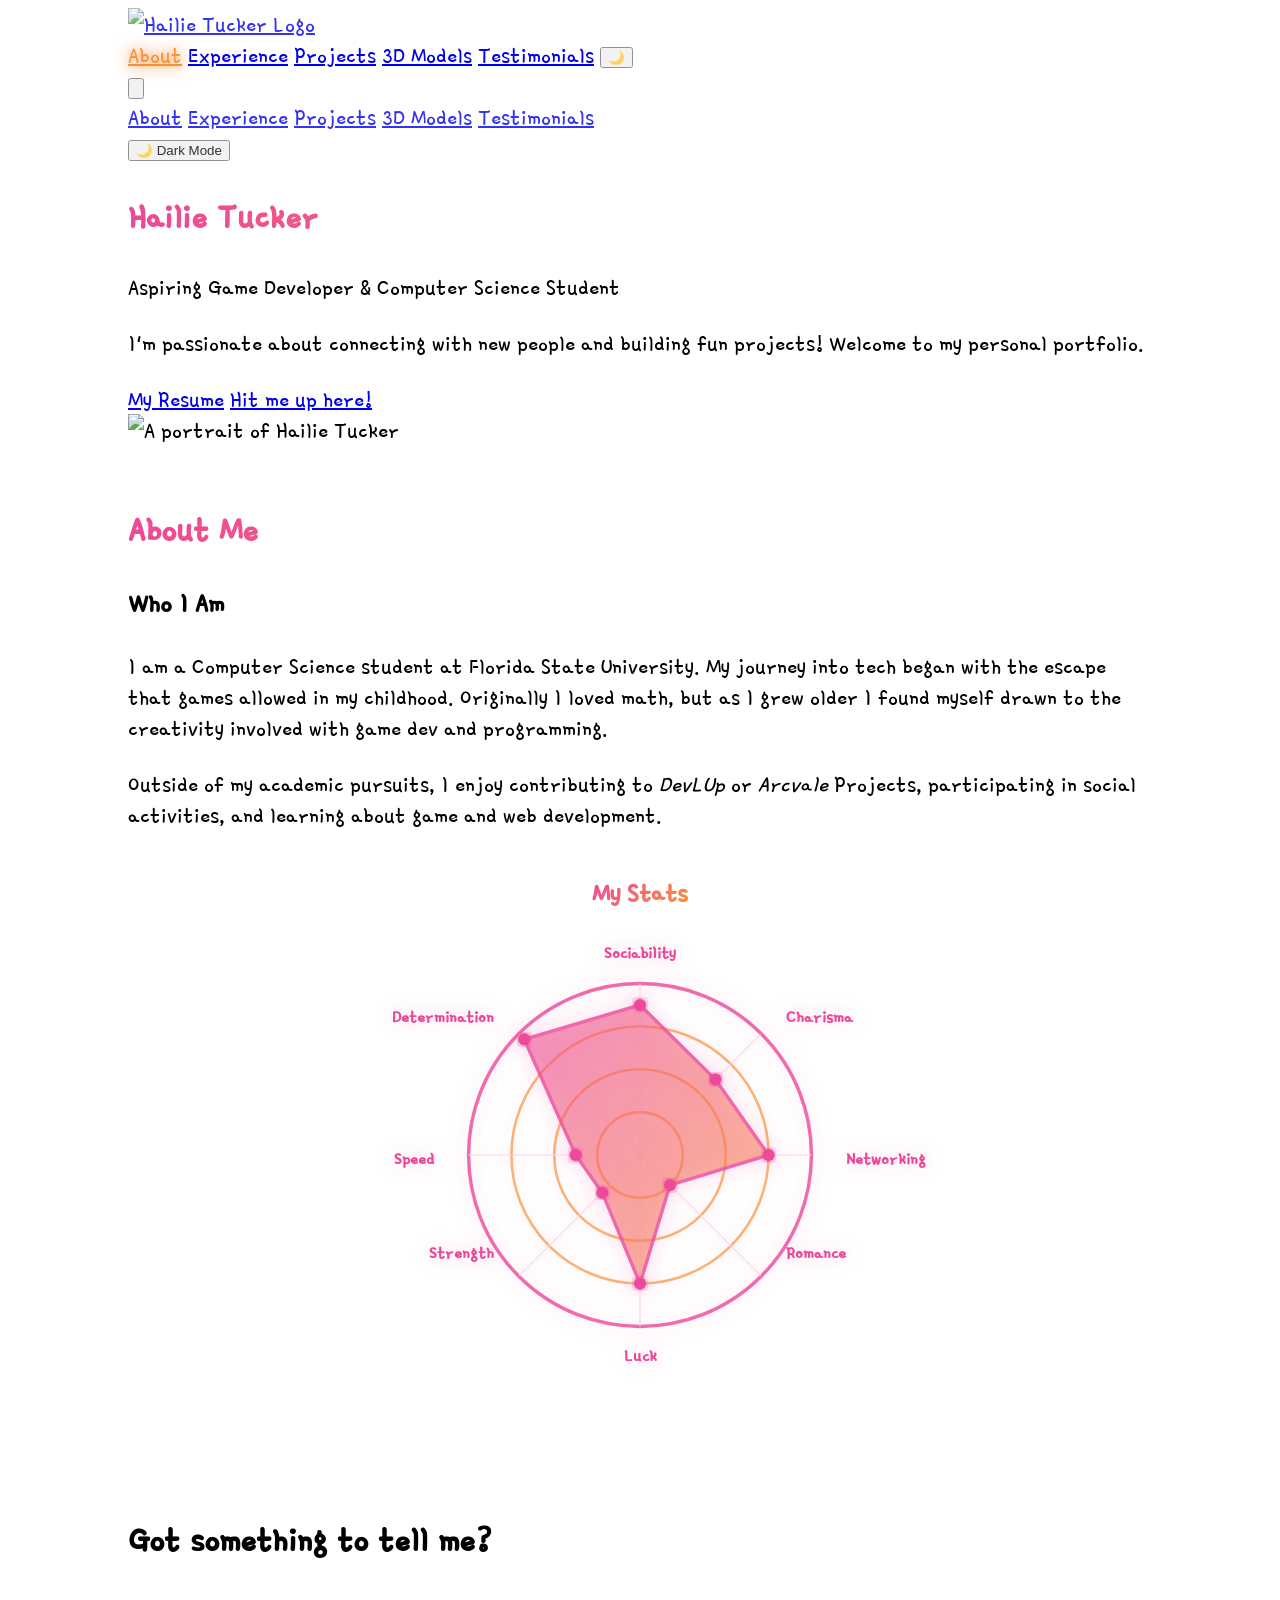
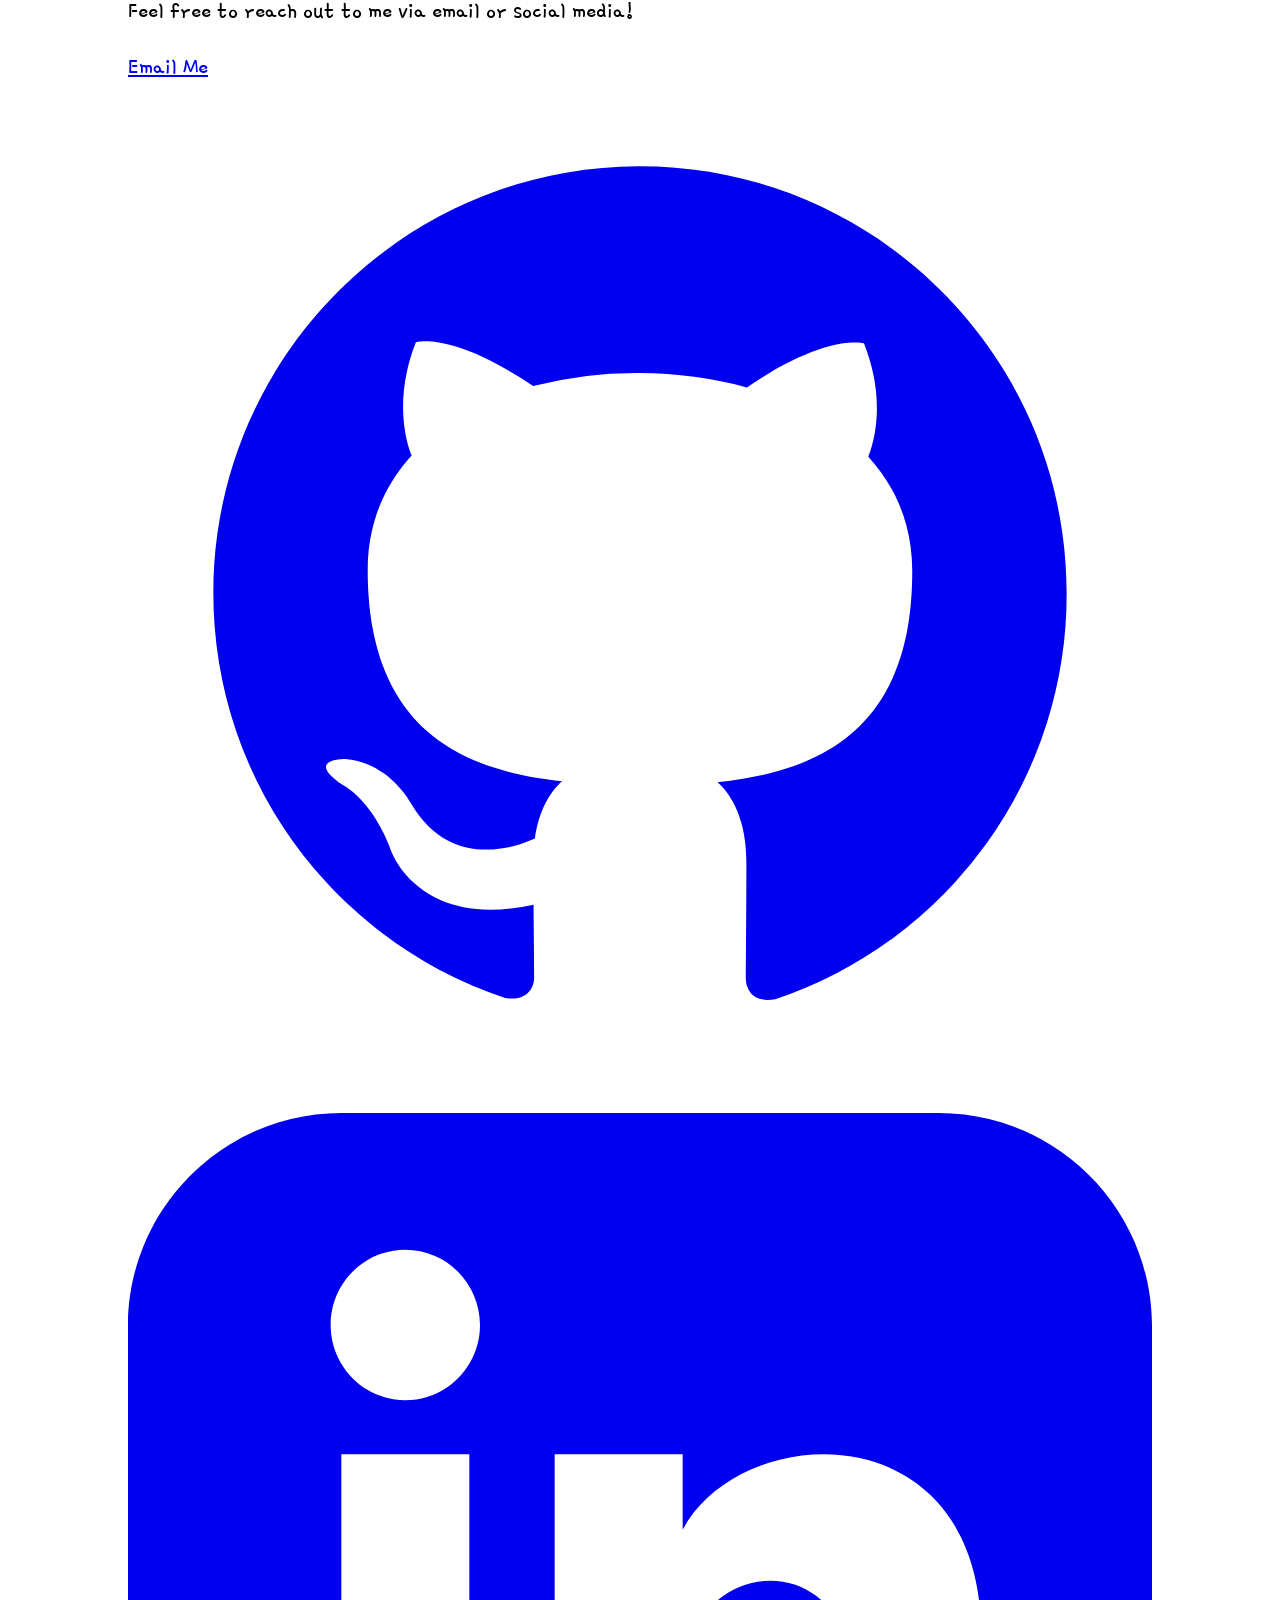
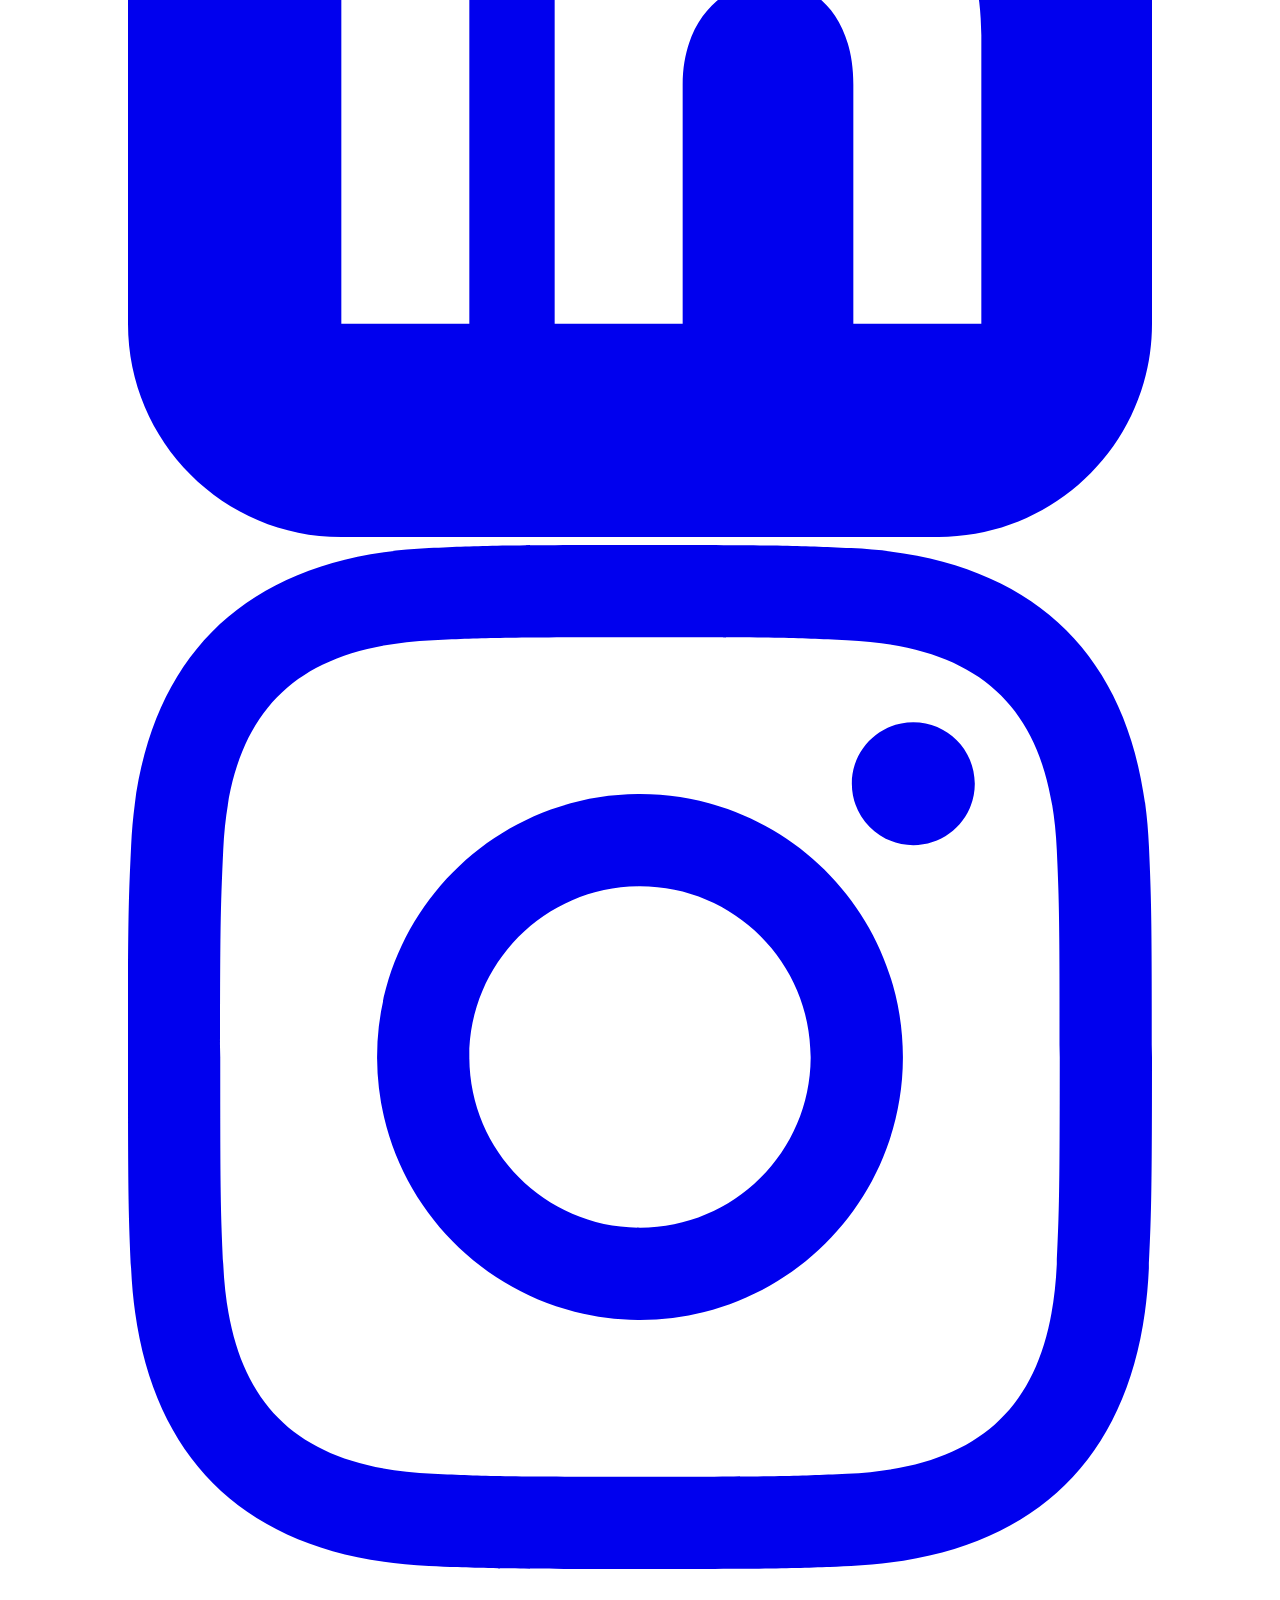
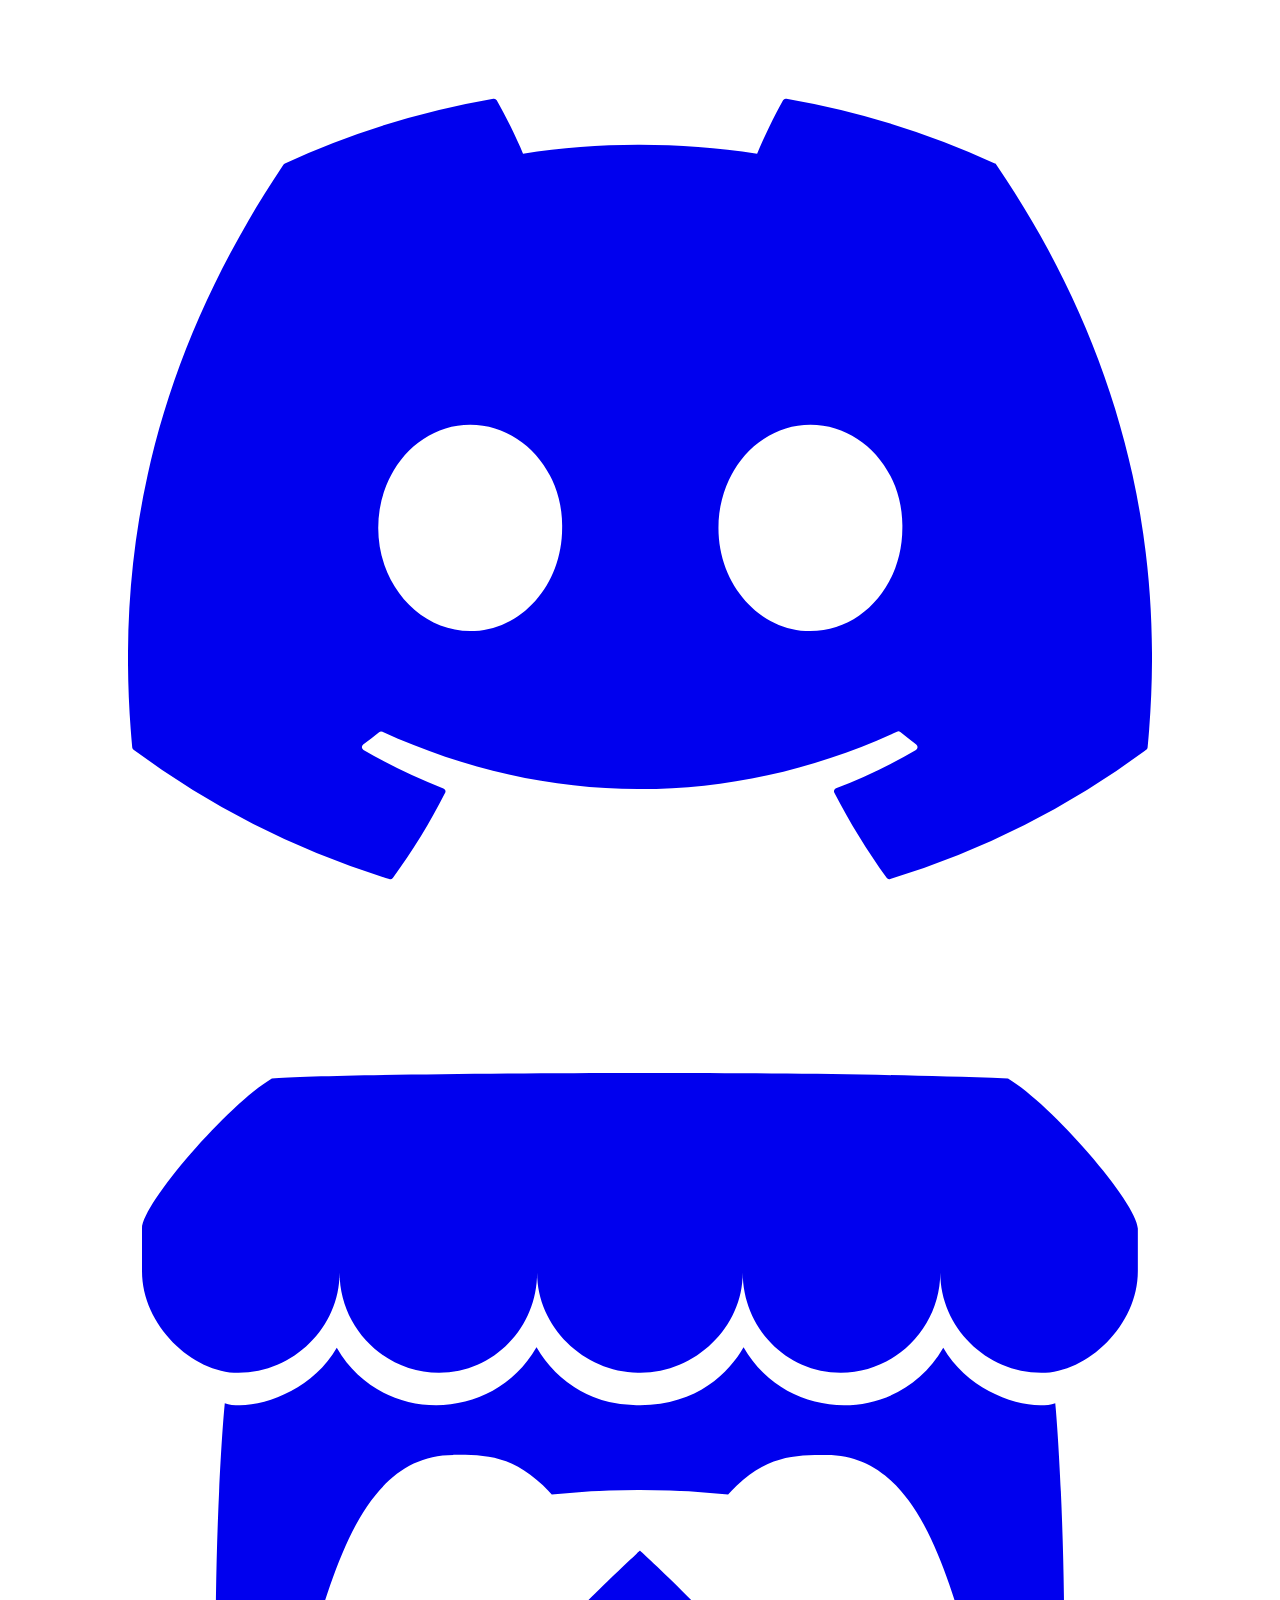
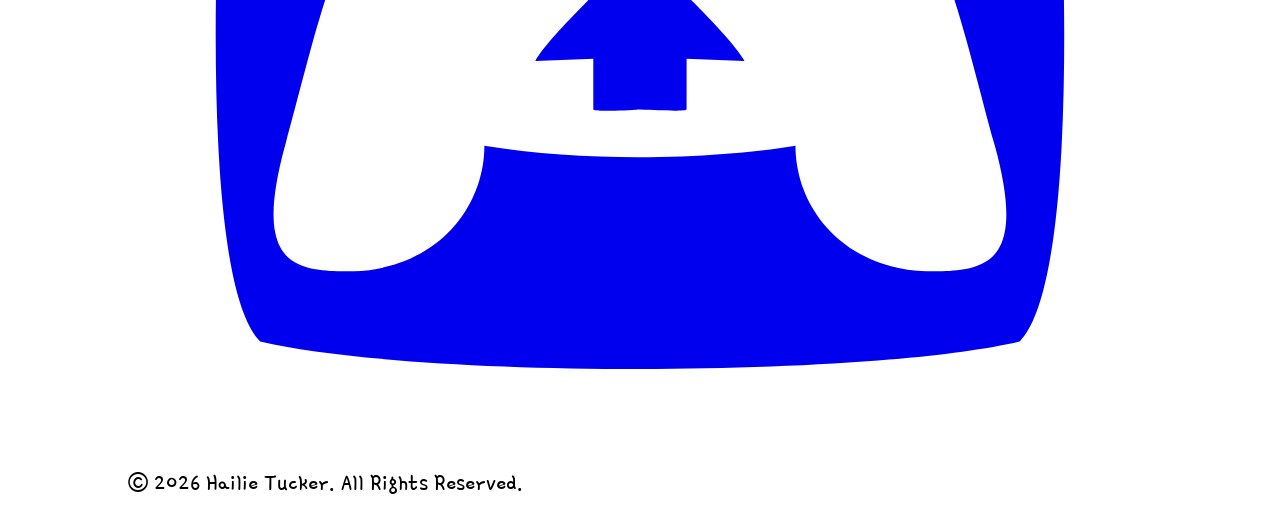
==== commit 00185fd8: "made sure all new features and updates are available on mobile view as well" ====
--- a/index.html
+++ b/index.html
@@ -51,6 +51,24 @@
             background-color: #4a1942 !important;
         }
 
+        /* Mobile menu dark mode */
+        body.dark-mode #mobile-menu {
+            background-color: #2d2d44 !important;
+            border-color: #4a1942 !important;
+        }
+
+        body.dark-mode #mobile-menu a {
+            color: #f48fb1 !important;
+        }
+
+        body.dark-mode #mobile-menu a:hover {
+            background-color: #3d3d5c !important;
+        }
+
+        body.dark-mode #mobile-menu button {
+            color: #f48fb1 !important;
+        }
+
         /* Active page indicator */
         .nav-link {
             position: relative;
@@ -357,11 +375,17 @@
         </nav>
         <!-- Mobile Menu -->
         <div id="mobile-menu" class="hidden md:hidden bg-white border-t">
-            <a href="index.html" class="block py-3 px-6 text-sm hover:bg-gray-100">About</a>
-            <a href="Experience.html" class="block py-3 px-6 text-sm hover:bg-gray-100">Experience</a>
-            <a href="Projects.html" class="block py-3 px-6 text-sm hover:bg-gray-100">Projects</a>
-            <a href="3DModels.html" class="block py-3 px-6 text-sm hover:bg-gray-100">3D Models</a>
-            <a href="Testimonials.html" class="block py-3 px-6 text-sm hover:bg-gray-100">Testimonials</a>
+            <a href="index.html" class="block py-3 px-6 text-sm hover:bg-gray-100 text-pink-400 font-bold">About</a>
+            <a href="Experience.html" class="block py-3 px-6 text-sm hover:bg-gray-100 text-pink-400">Experience</a>
+            <a href="Projects.html" class="block py-3 px-6 text-sm hover:bg-gray-100 text-pink-400">Projects</a>
+            <a href="3DModels.html" class="block py-3 px-6 text-sm hover:bg-gray-100 text-pink-400">3D Models</a>
+            <a href="Testimonials.html" class="block py-3 px-6 text-sm hover:bg-gray-100 text-pink-400">Testimonials</a>
+            <div class="py-3 px-6 border-t">
+                <button id="dark-mode-toggle-mobile" class="w-full text-left text-pink-400 hover:text-rose-700 transition duration-300 flex items-center gap-2" aria-label="Toggle dark mode">
+                    <span id="dark-mode-icon-mobile">🌙</span>
+                    <span>Dark Mode</span>
+                </button>
+            </div>
         </div>
     </header>
 
@@ -572,6 +596,31 @@
         });
     </script>
     <script src="common.js"></script>
+    <script>
+        // Sync mobile dark mode toggle with desktop
+        const darkModeToggleMobile = document.getElementById('dark-mode-toggle-mobile');
+        const darkModeIconMobile = document.getElementById('dark-mode-icon-mobile');
+        
+        if (darkModeToggleMobile) {
+            // Set initial state
+            if (document.body.classList.contains('dark-mode')) {
+                darkModeIconMobile.textContent = '☀️';
+            }
+            
+            darkModeToggleMobile.addEventListener('click', () => {
+                document.body.classList.toggle('dark-mode');
+                if (document.body.classList.contains('dark-mode')) {
+                    localStorage.setItem('darkMode', 'enabled');
+                    darkModeIconMobile.textContent = '☀️';
+                    document.getElementById('dark-mode-toggle').textContent = '☀️';
+                } else {
+                    localStorage.setItem('darkMode', 'disabled');
+                    darkModeIconMobile.textContent = '🌙';
+                    document.getElementById('dark-mode-toggle').textContent = '🌙';
+                }
+            });
+        }
+    </script>
 
 </body>
 </html>
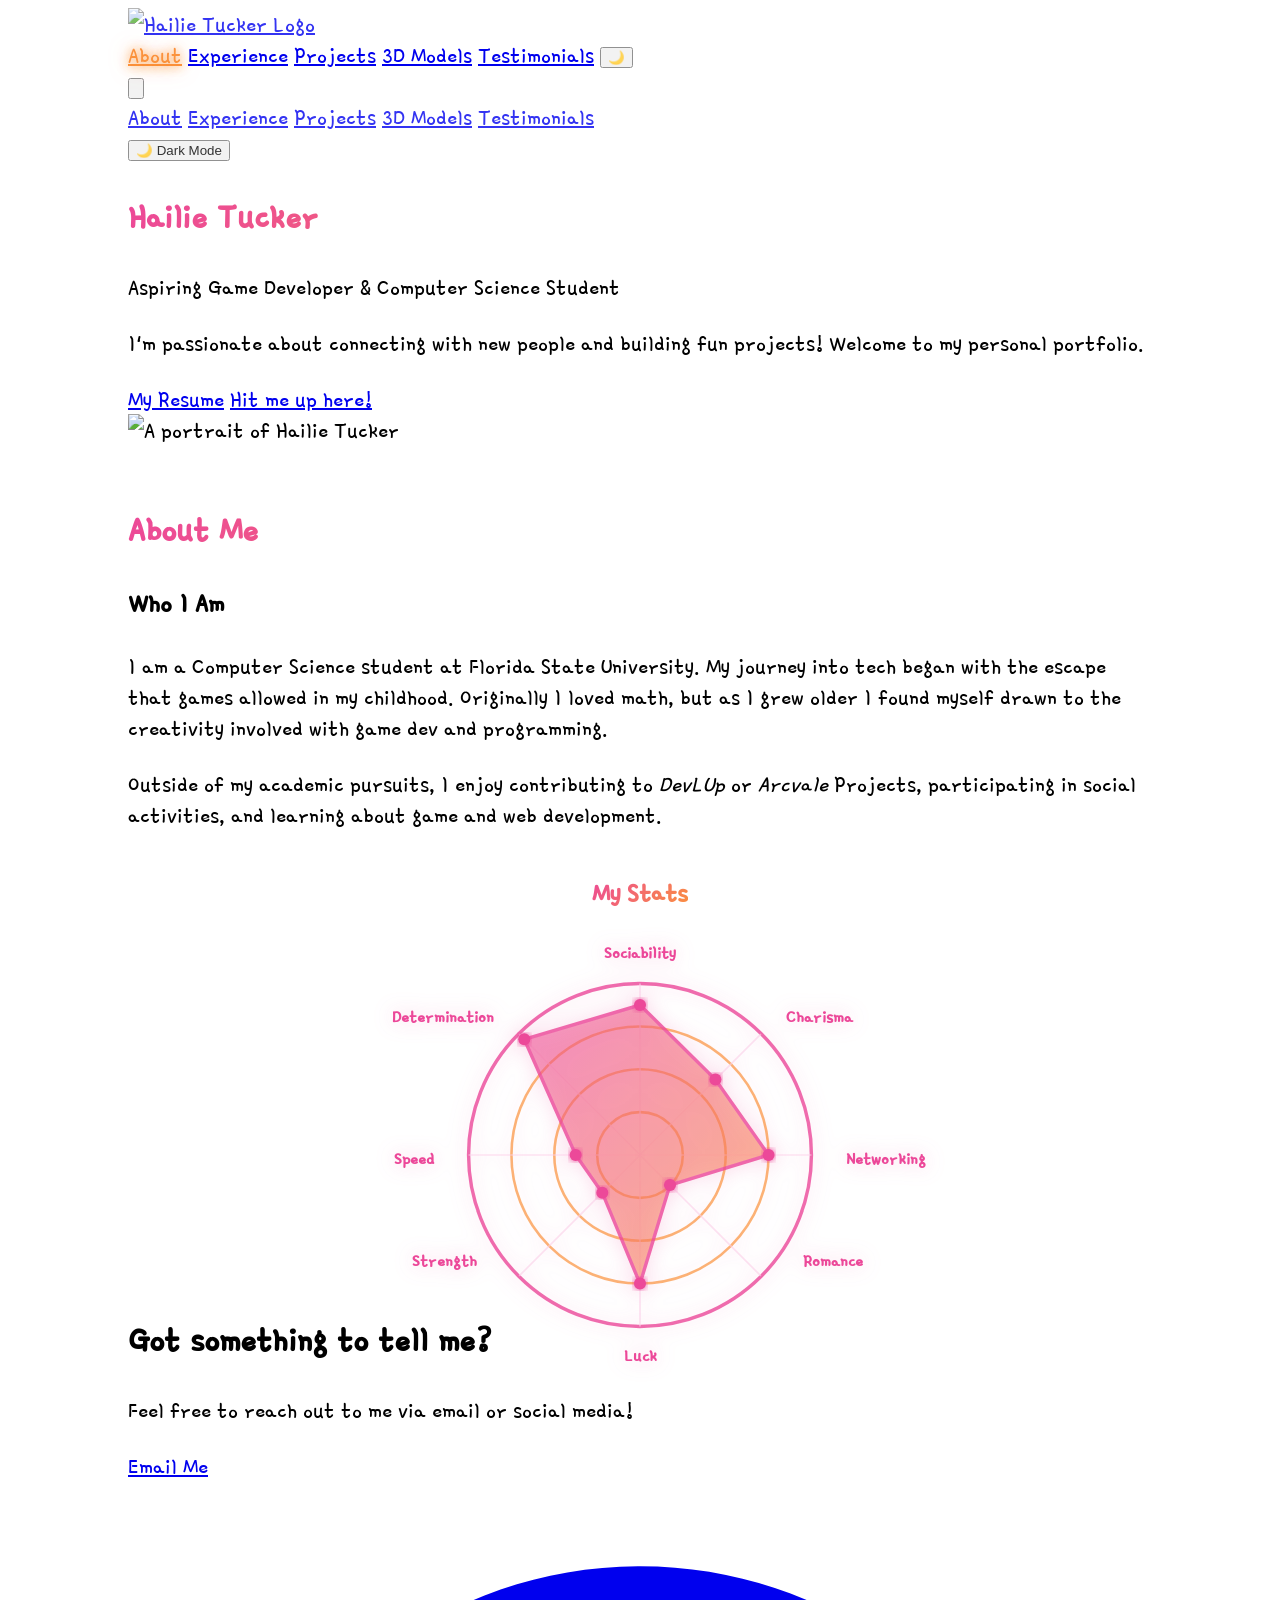
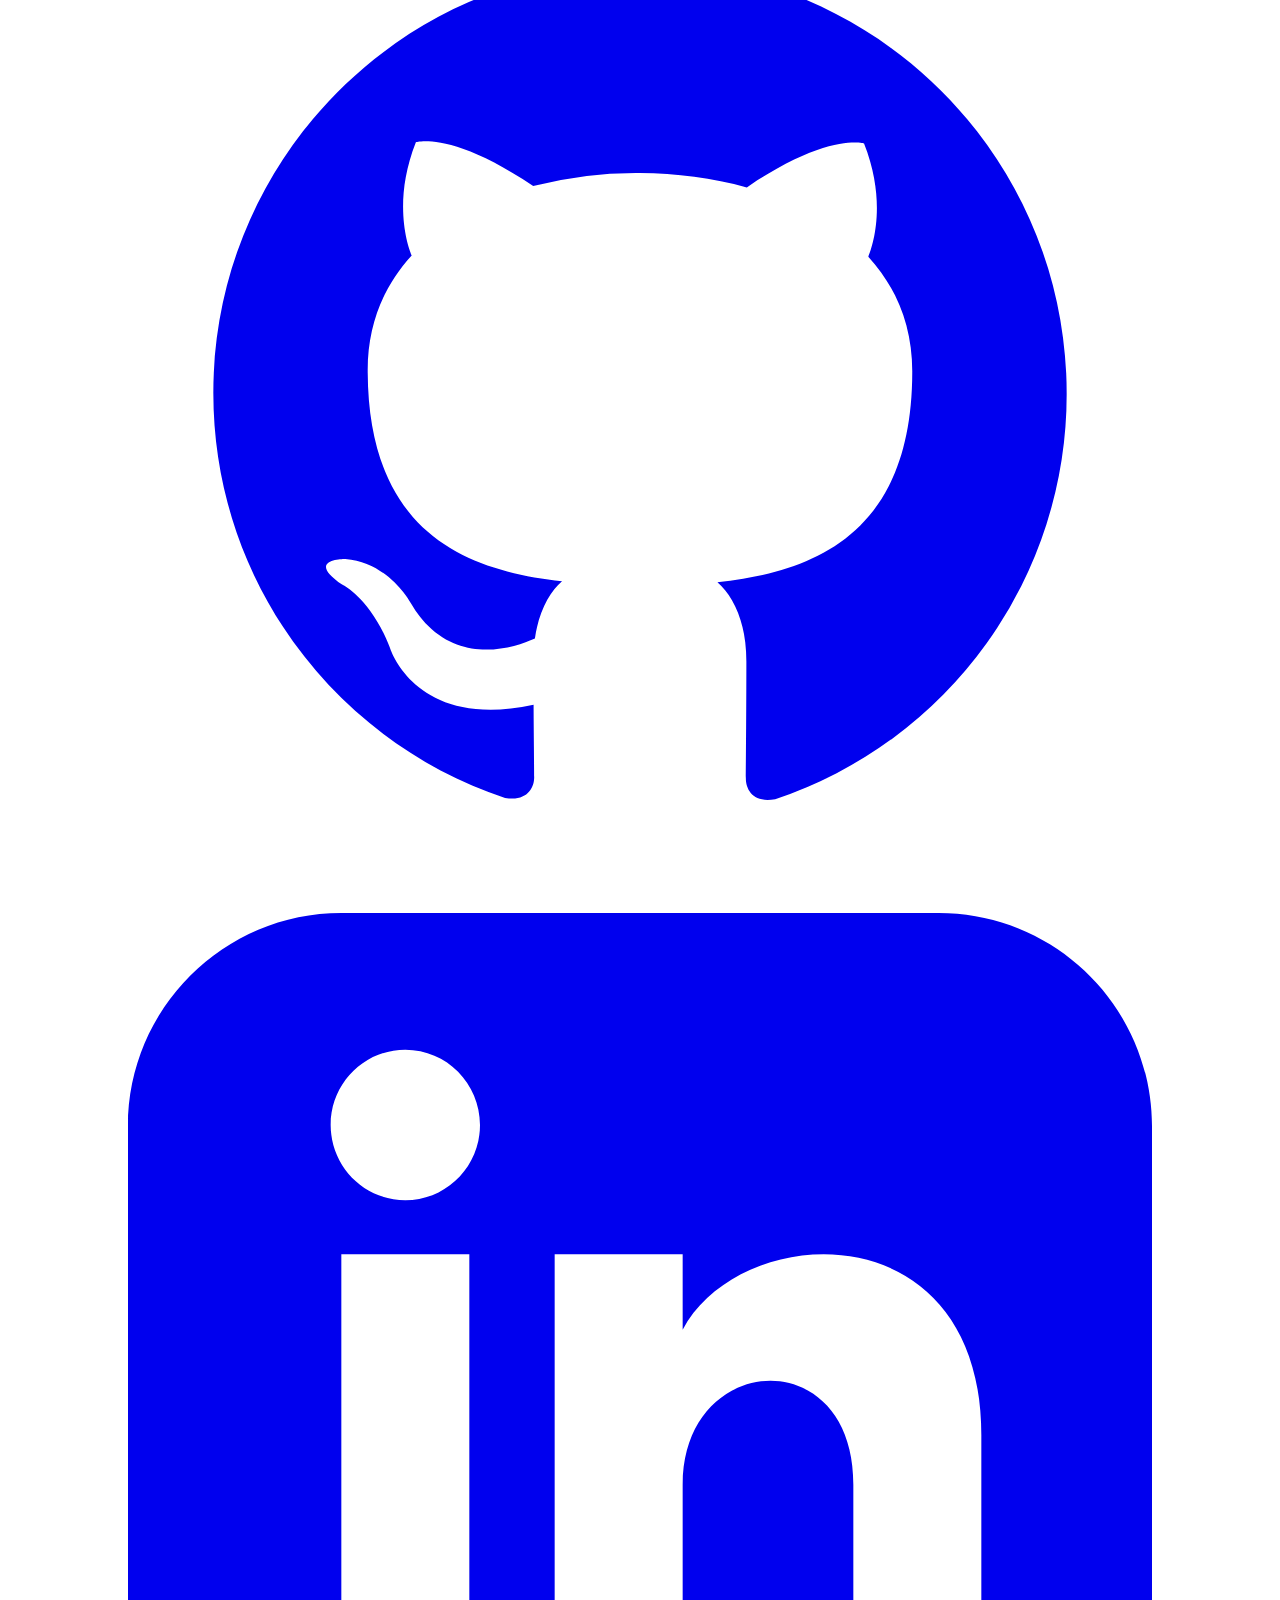
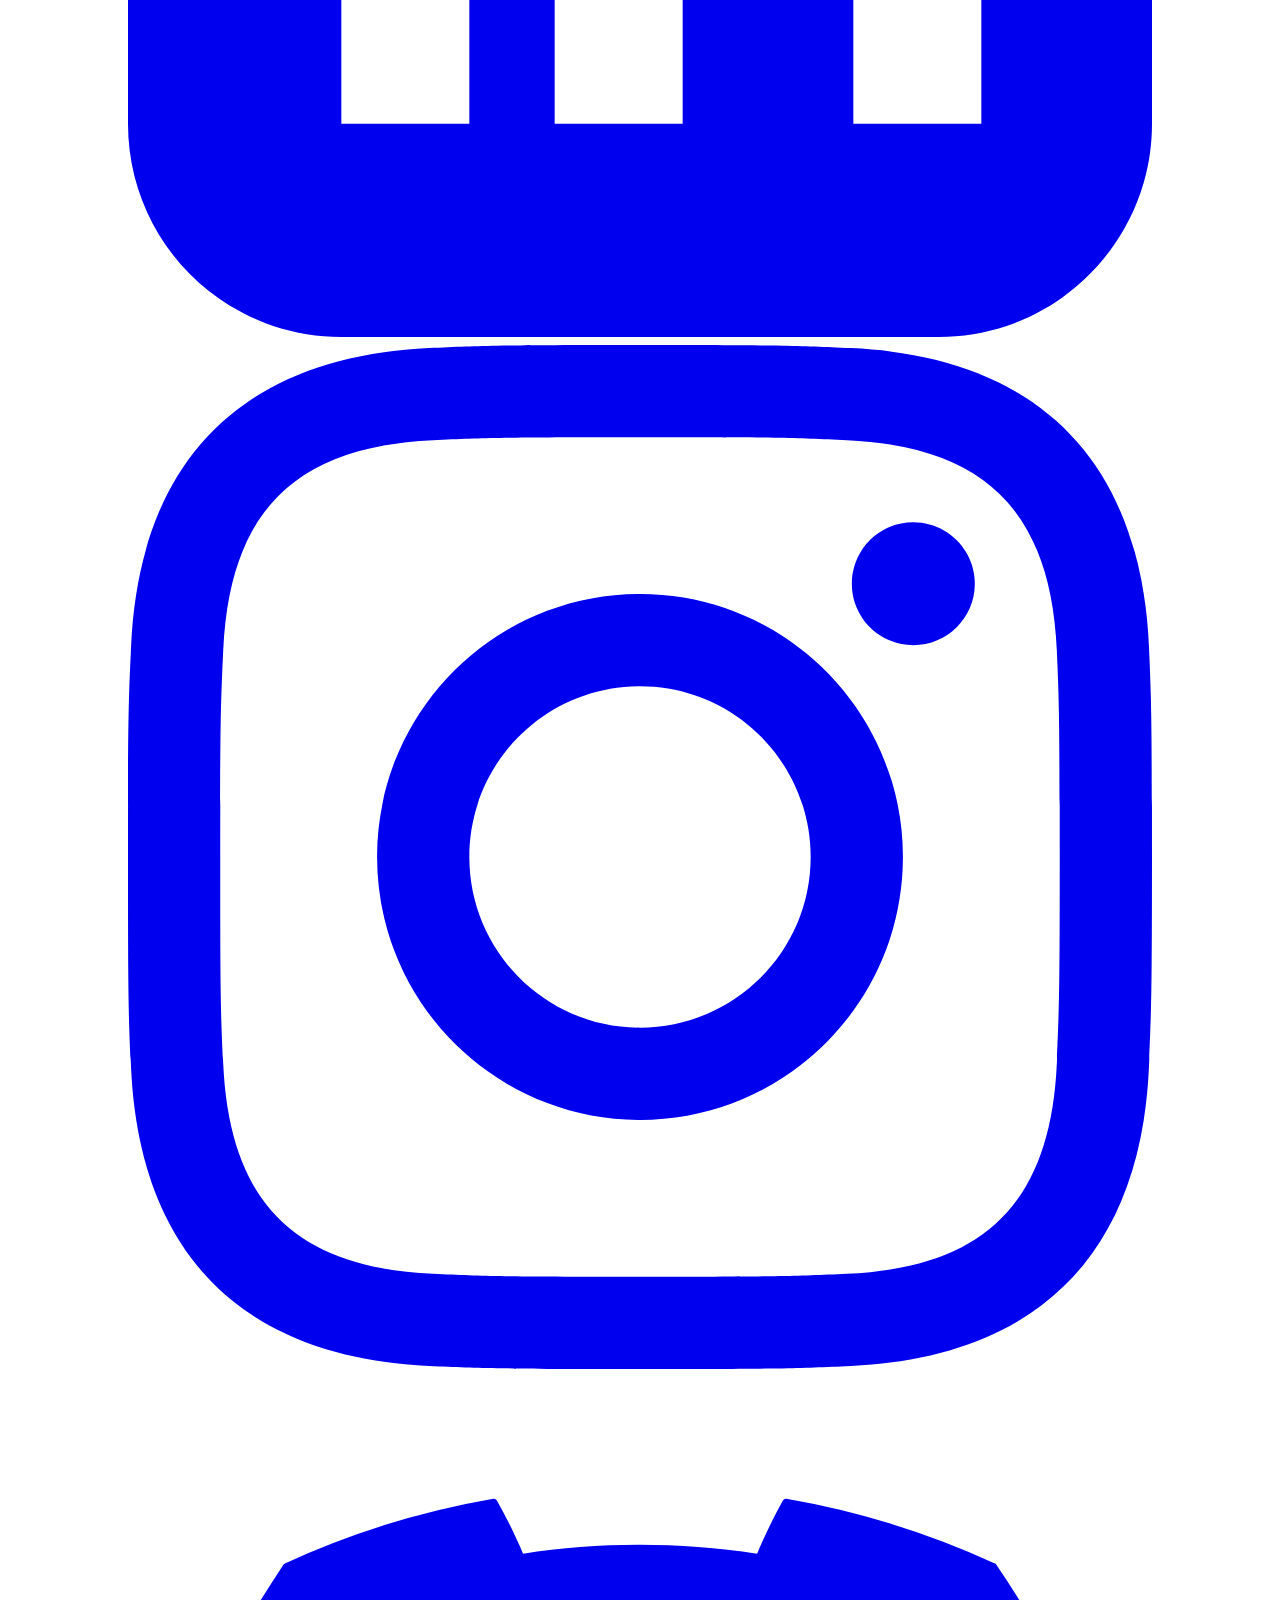
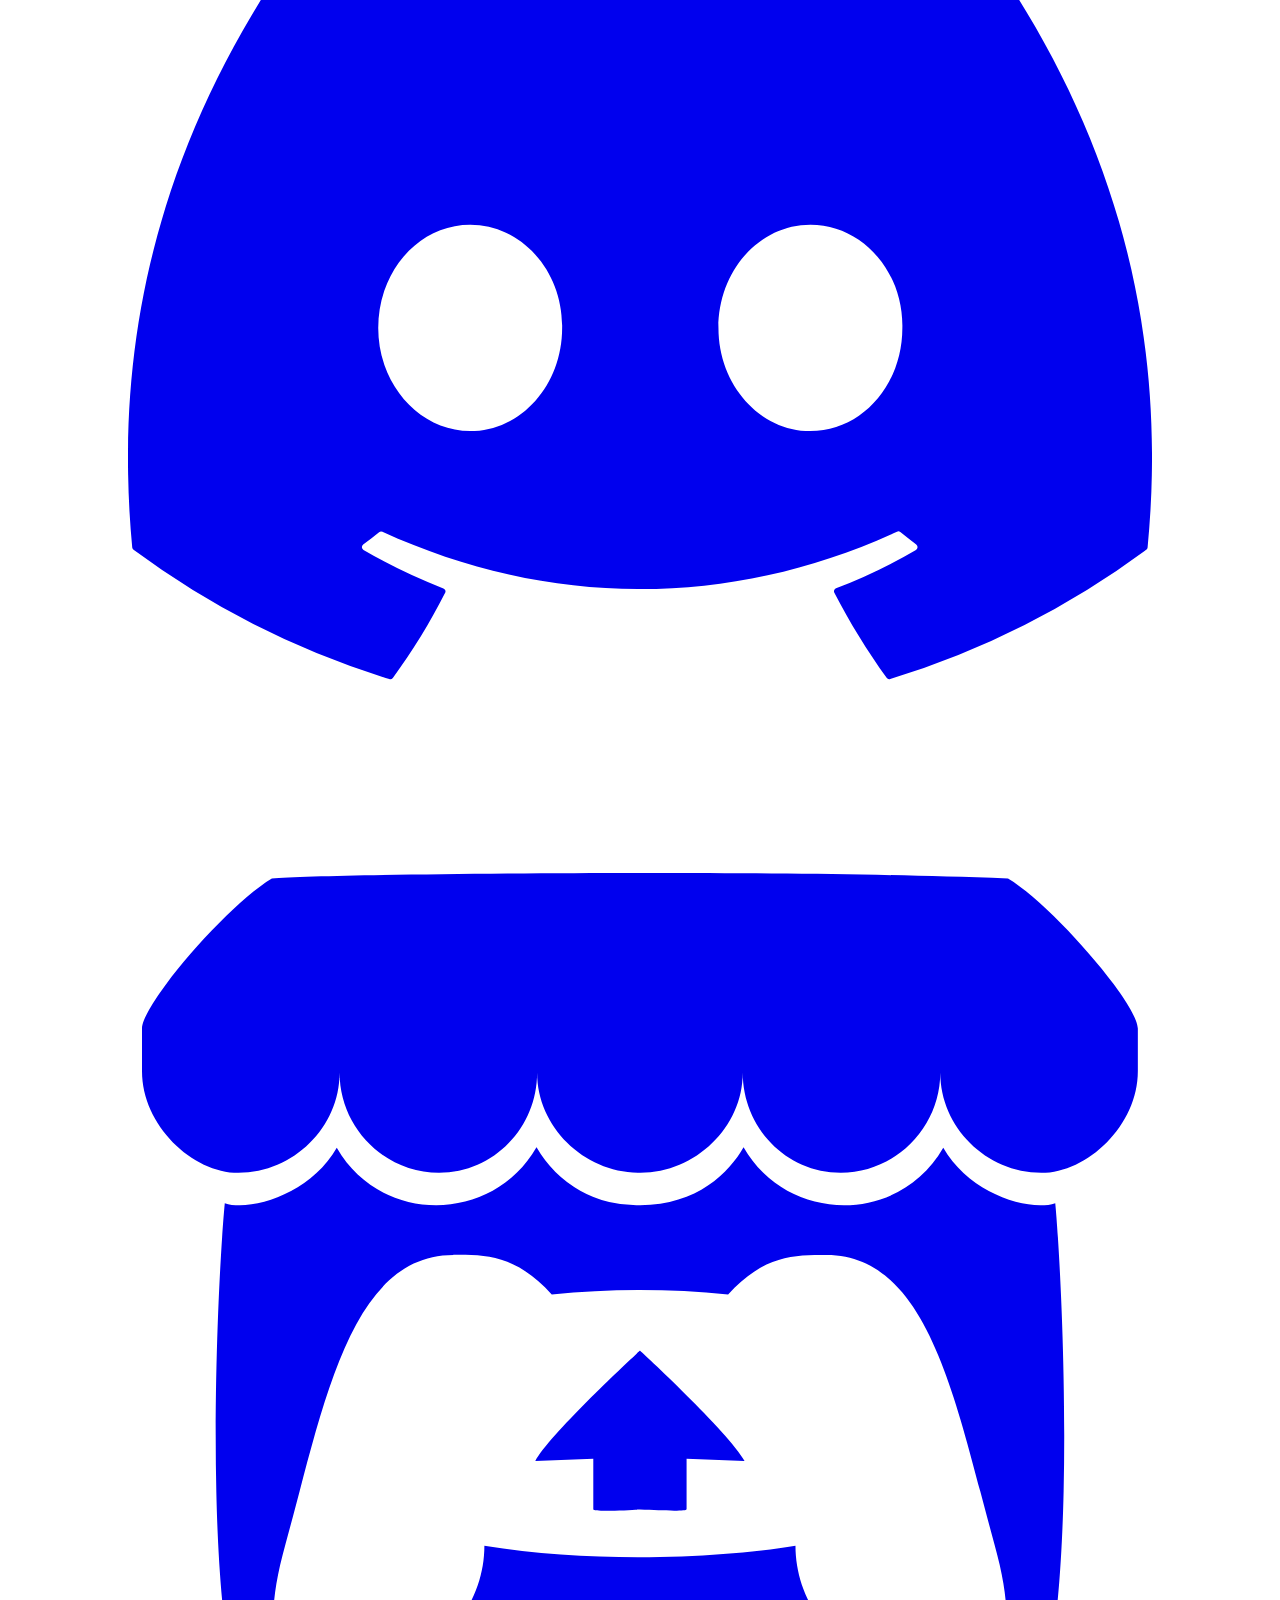
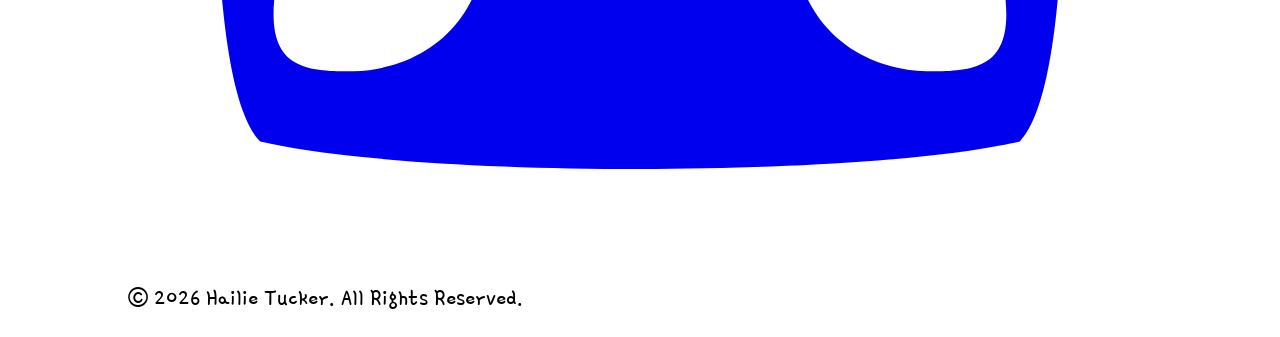
==== commit 52ca0e93: "added more glows, and more mobile friendly UI" ====
--- a/index.html
+++ b/index.html
@@ -20,7 +20,7 @@
             background-repeat: no-repeat;
             position: relative;
             min-height: 100vh;
-            transition: background-color 0.3s, color 0.3s;
+            transition: background-color 0.8s ease, color 0.8s ease;
         }
 
         /* Dark mode styles */
@@ -31,11 +31,13 @@
 
         body.dark-mode #bg-video {
             opacity: 0;
+            transition: opacity 0.8s ease;
         }
 
         body.dark-mode .bg-white {
             background-color: #2d2d44 !important;
             color: #e0e0e0;
+            transition: background-color 0.8s ease, color 0.8s ease;
         }
 
         body.dark-mode .text-pink-400,
@@ -80,10 +82,160 @@
             color: #fb923c !important;
         }
 
+        /* Ensure active link stays bright orange in dark mode */
+        body.dark-mode .nav-link.active {
+            text-shadow: 0 0 15px rgba(251, 146, 60, 1), 0 0 25px rgba(251, 146, 60, 0.8);
+            color: #ffa500 !important;
+        }
+
         /* Focus indicators */
         a:focus, button:focus, input:focus {
             outline: 3px solid #fb923c;
             outline-offset: 2px;
+        }
+
+        /* Social media icon hover effects in light mode */
+        #contact a svg {
+            transition: all 0.3s ease;
+        }
+
+        #contact a:hover svg {
+            filter: drop-shadow(0 0 8px rgba(190, 24, 93, 0.6));
+        }
+
+        /* Button hover glow effects */
+        button, .bg-pink-400, .bg-pink-500 {
+            transition: all 0.3s ease;
+        }
+
+        button:hover, .bg-pink-400:hover, .bg-pink-500:hover {
+            box-shadow: 0 0 20px rgba(236, 72, 153, 0.6), 0 0 30px rgba(236, 72, 153, 0.3);
+        }
+
+        body.dark-mode button:hover, 
+        body.dark-mode .bg-pink-400:hover, 
+        body.dark-mode .bg-pink-500:hover {
+            box-shadow: 0 0 25px rgba(251, 146, 60, 0.7), 0 0 40px rgba(251, 146, 60, 0.4);
+        }
+
+        /* Touch feedback for mobile */
+        @media (max-width: 768px) {
+            button:active, .bg-pink-400:active, .bg-pink-500:active,
+            a:active, .nav-link:active {
+                transform: scale(0.95);
+            }
+
+            /* Reduce heart animations on mobile for performance */
+            .heart {
+                animation-duration: 20s;
+            }
+
+            /* Pause video on mobile to save battery */
+            #bg-video {
+                display: none;
+            }
+
+            body::before {
+                background: linear-gradient(135deg, #fce7f3 0%, #ddd6fe 100%);
+            }
+
+            body.dark-mode::before {
+                background: #1a1a2e;
+            }
+        }
+
+        /* Scroll to top button */
+        #scroll-to-top {
+            position: fixed;
+            bottom: 80px;
+            right: 20px;
+            background: linear-gradient(135deg, #ec4899 0%, #fb923c 100%);
+            color: white;
+            width: 50px;
+            height: 50px;
+            border-radius: 50%;
+            display: none;
+            align-items: center;
+            justify-content: center;
+            cursor: pointer;
+            z-index: 1000;
+            box-shadow: 0 4px 12px rgba(236, 72, 153, 0.4);
+            transition: all 0.3s ease;
+        }
+
+        /* Ensure footer is visible on mobile */
+        footer {
+            position: relative;
+            z-index: 10;
+            margin-top: 40px;
+        }
+
+        @media (max-width: 768px) {
+            footer {
+                margin-bottom: 20px;
+            }
+        }
+
+        #scroll-to-top:hover {
+            transform: translateY(-5px);
+            box-shadow: 0 6px 20px rgba(236, 72, 153, 0.6);
+        }
+
+        #scroll-to-top.show {
+            display: flex;
+        }
+
+        body.dark-mode #scroll-to-top {
+            box-shadow: 0 4px 12px rgba(251, 146, 60, 0.4);
+        }
+
+        body.dark-mode #scroll-to-top:hover {
+            box-shadow: 0 6px 20px rgba(251, 146, 60, 0.6);
+        }
+
+        /* Improved tap targets for mobile */
+        @media (max-width: 768px) {
+            .nav-link, #mobile-menu a, button {
+                min-height: 44px;
+                min-width: 44px;
+                display: inline-flex;
+                align-items: center;
+                justify-content: center;
+            }
+
+            #contact a svg {
+                width: 44px;
+                height: 44px;
+            }
+        }
+
+        /* Mobile menu overlay */
+        #mobile-menu-overlay {
+            display: none;
+            position: fixed;
+            top: 0;
+            left: 0;
+            width: 100%;
+            height: 100%;
+            background: rgba(0, 0, 0, 0.5);
+            z-index: 40;
+        }
+
+        #mobile-menu-overlay.show {
+            display: block;
+        }
+
+        /* Social media icon hover effects in dark mode */
+        body.dark-mode #contact a svg {
+            transition: all 0.3s ease;
+        }
+
+        body.dark-mode #contact a:hover svg {
+            filter: drop-shadow(0 0 8px rgba(251, 146, 60, 0.8));
+        }
+
+        body.dark-mode #contact a:hover {
+            color: #fb923c !important;
         }
 
         /* Desktop only: use fixed background */
@@ -296,6 +448,16 @@
            style="position: fixed; top: 0; left: 0; width: 100%; height: 100%; object-fit: cover; z-index: -1;">
         <source src="Pink_Blue_Background.mp4" type="video/mp4">
     </video>
+
+    <!-- Mobile menu overlay -->
+    <div id="mobile-menu-overlay"></div>
+
+    <!-- Scroll to top button -->
+    <div id="scroll-to-top" aria-label="Scroll to top">
+        <svg class="w-6 h-6" fill="none" stroke="currentColor" viewBox="0 0 24 24">
+            <path stroke-linecap="round" stroke-linejoin="round" stroke-width="2" d="M5 10l7-7m0 0l7 7m-7-7v18"></path>
+        </svg>
+    </div>
 
     <!-- Floating Hearts -->
     <div class="hearts-container">
@@ -416,7 +578,7 @@
                     <h2 class="model-card reveal text-3xl font-bold gradient-text">About Me</h2>
                 </div>
                 <div class="max-w-4xl mx-auto grid grid-cols-1 md:grid-cols-2 gap-12 items-center">
-                    <div>
+                    <div class="mb-8 md:mb-0">
                         <h3 class="model-card reveal text-2xl font-semibold mb-4">Who I Am</h3>
                         <p class="model-card reveal text-pink-400 leading-relaxed mb-4">
                             I am a  Computer Science student at Florida State University. My journey into tech began with the escape that games allowed in my childhood. Originally I loved math, but as I grew older I found myself drawn to the creativity involved with game dev and programming.
@@ -425,8 +587,9 @@
                             Outside of my academic pursuits, I enjoy contributing to <em>DevLUp</em> or <em>Arcvale</em> Projects, participating in social activities, and learning about game and web development.
                         </p>
                     </div>
-                    <div style="display: flex; flex-direction: column; align-items: center; position: relative;">
-                        <div class="radar-chart" style="width: 600px; height: 600px; position: relative;">
+                    <!-- Radar chart moved below on mobile, side-by-side on desktop -->
+                    <div class="order-first md:order-last mt-8 md:mt-0" style="display: flex; flex-direction: column; align-items: center; position: relative;">
+                        <div class="radar-chart" style="width: 100%; max-width: 600px; height: 400px; position: relative;">
                             <h3 class="text-2xl font-semibold gradient-text" style="position: absolute; top: 20px; left: 50%; transform: translateX(-50%); z-index: 10; margin: 0;">My Stats</h3>
                             <svg viewBox="0 0 700 700" xmlns="http://www.w3.org/2000/svg">
                                 <!-- Outer boundary circle (100%) - thicker -->
@@ -506,9 +669,9 @@
                                 <text x="350" y="120" text-anchor="middle" fill="#ec4899" font-size="22" font-weight="bold">Sociability</text>
                                 <text x="520" y="195" text-anchor="start" fill="#ec4899" font-size="22" font-weight="bold">Charisma</text>
                                 <text x="590" y="360" text-anchor="start" fill="#ec4899" font-size="22" font-weight="bold">Networking</text>
-                                <text x="520" y="470" text-anchor="start" fill="#ec4899" font-size="22" font-weight="bold">Romance</text>
+                                <text x="540" y="480" text-anchor="start" fill="#ec4899" font-size="22" font-weight="bold">Romance</text>
                                 <text x="350" y="590" text-anchor="middle" fill="#ec4899" font-size="22" font-weight="bold">Luck</text>
-                                <text x="180" y="470" text-anchor="end" fill="#ec4899" font-size="22" font-weight="bold">Strength</text>
+                                <text x="160" y="480" text-anchor="end" fill="#ec4899" font-size="22" font-weight="bold">Strength</text>
                                 <text x="110" y="360" text-anchor="end" fill="#ec4899" font-size="22" font-weight="bold">Speed</text>
                                 <text x="180" y="195" text-anchor="end" fill="#ec4899" font-size="22" font-weight="bold">Determination</text>
                             </svg>
@@ -564,15 +727,42 @@
         // Simple script for mobile menu toggle
         const mobileMenuButton = document.getElementById('mobile-menu-button');
         const mobileMenu = document.getElementById('mobile-menu');
+        const mobileMenuOverlay = document.getElementById('mobile-menu-overlay');
 
         mobileMenuButton.addEventListener('click', () => {
             mobileMenu.classList.toggle('hidden');
+            mobileMenuOverlay.classList.toggle('show');
+        });
+
+        // Close mobile menu when clicking overlay
+        mobileMenuOverlay.addEventListener('click', () => {
+            mobileMenu.classList.add('hidden');
+            mobileMenuOverlay.classList.remove('show');
         });
 
         // Close mobile menu when a link is clicked
         document.querySelectorAll('#mobile-menu a').forEach(link => {
             link.addEventListener('click', () => {
                 mobileMenu.classList.add('hidden');
+                mobileMenuOverlay.classList.remove('show');
+            });
+        });
+
+        // Scroll to top button
+        const scrollToTopBtn = document.getElementById('scroll-to-top');
+        
+        window.addEventListener('scroll', () => {
+            if (window.pageYOffset > 300) {
+                scrollToTopBtn.classList.add('show');
+            } else {
+                scrollToTopBtn.classList.remove('show');
+            }
+        });
+
+        scrollToTopBtn.addEventListener('click', () => {
+            window.scrollTo({
+                top: 0,
+                behavior: 'smooth'
             });
         });
 
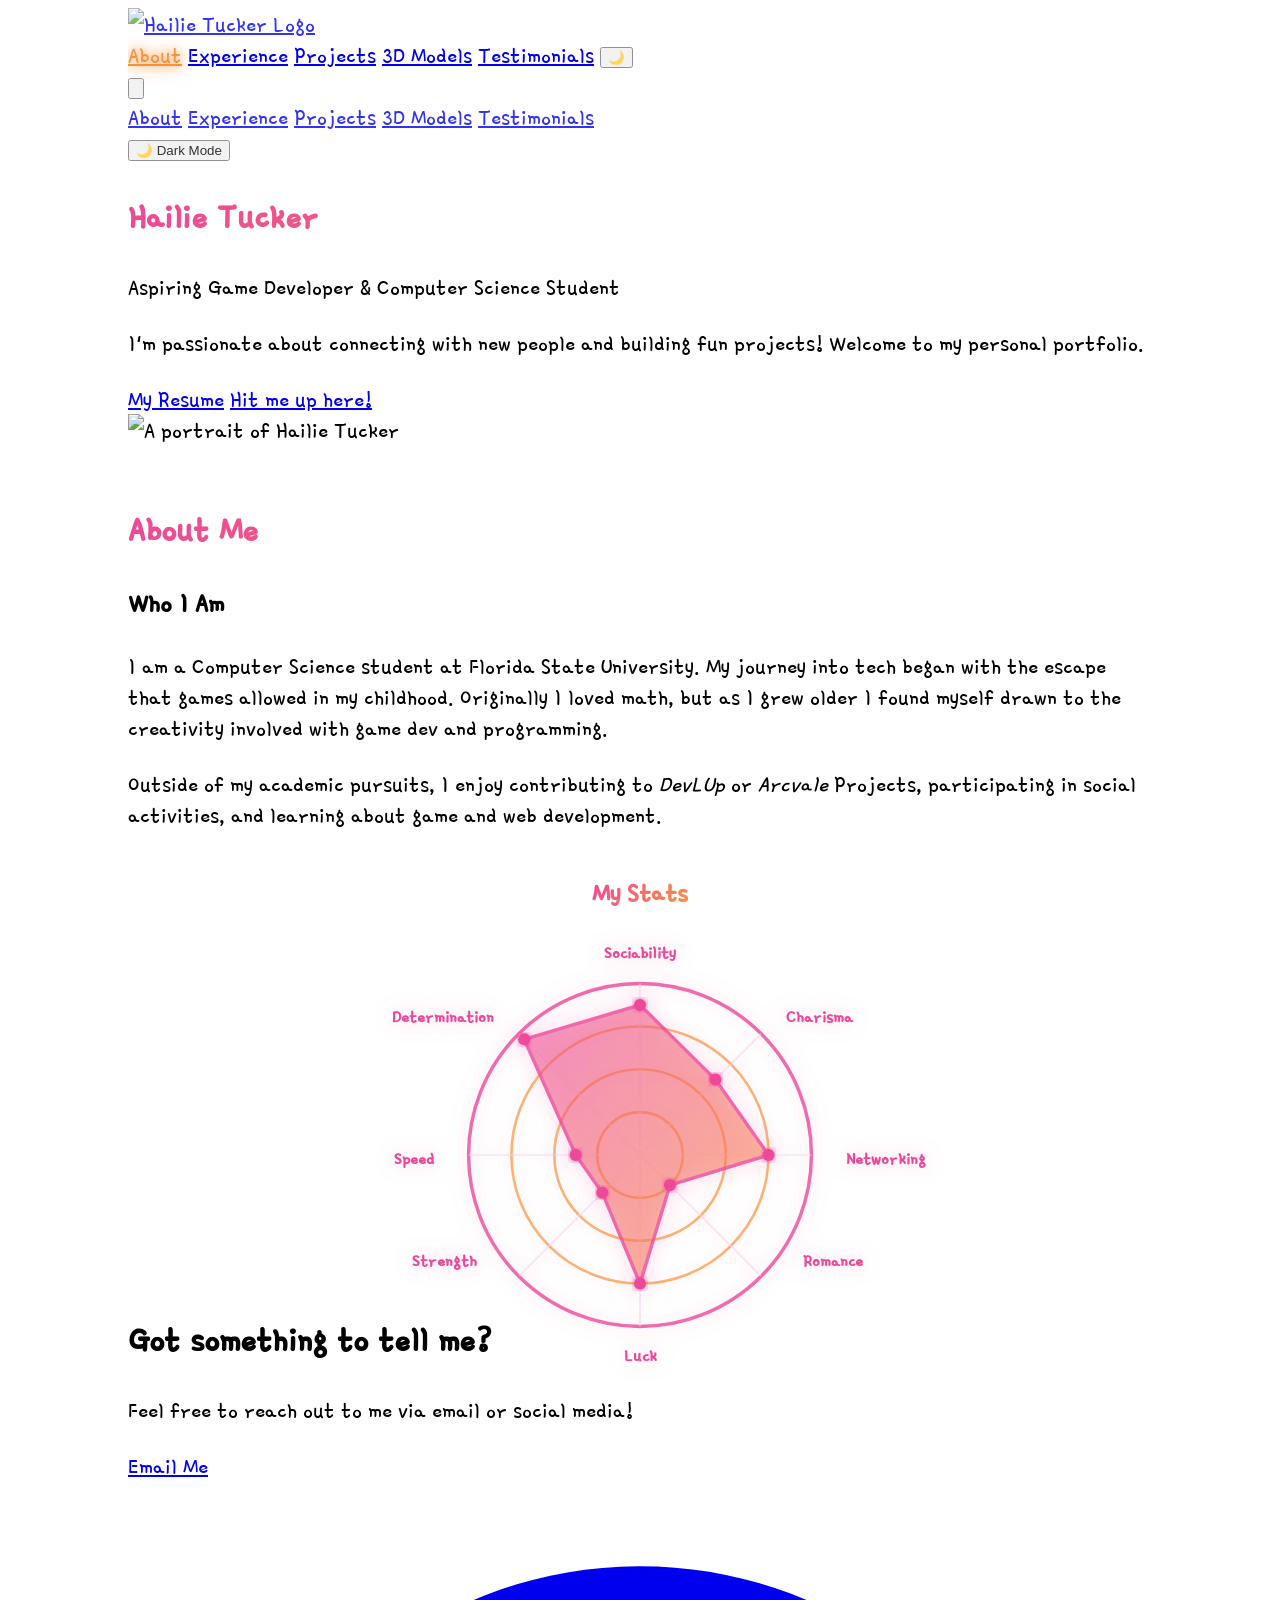
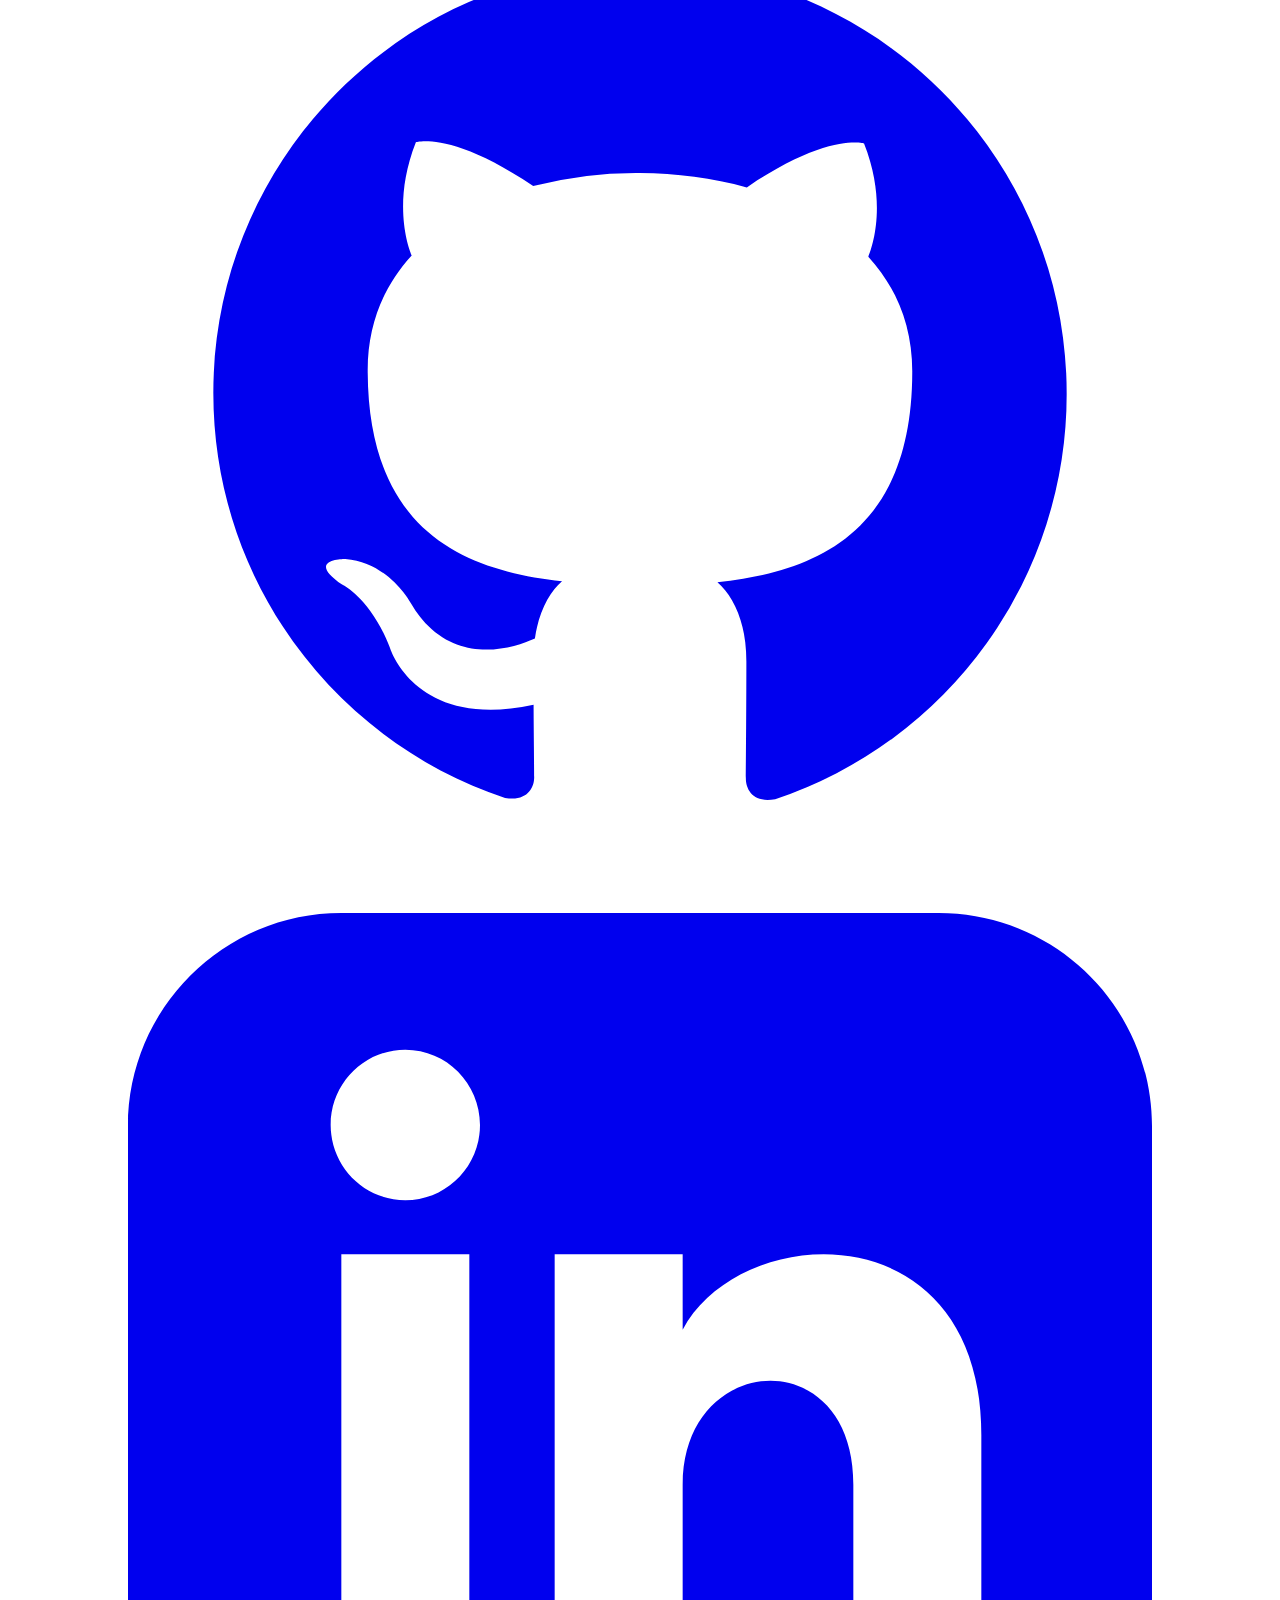
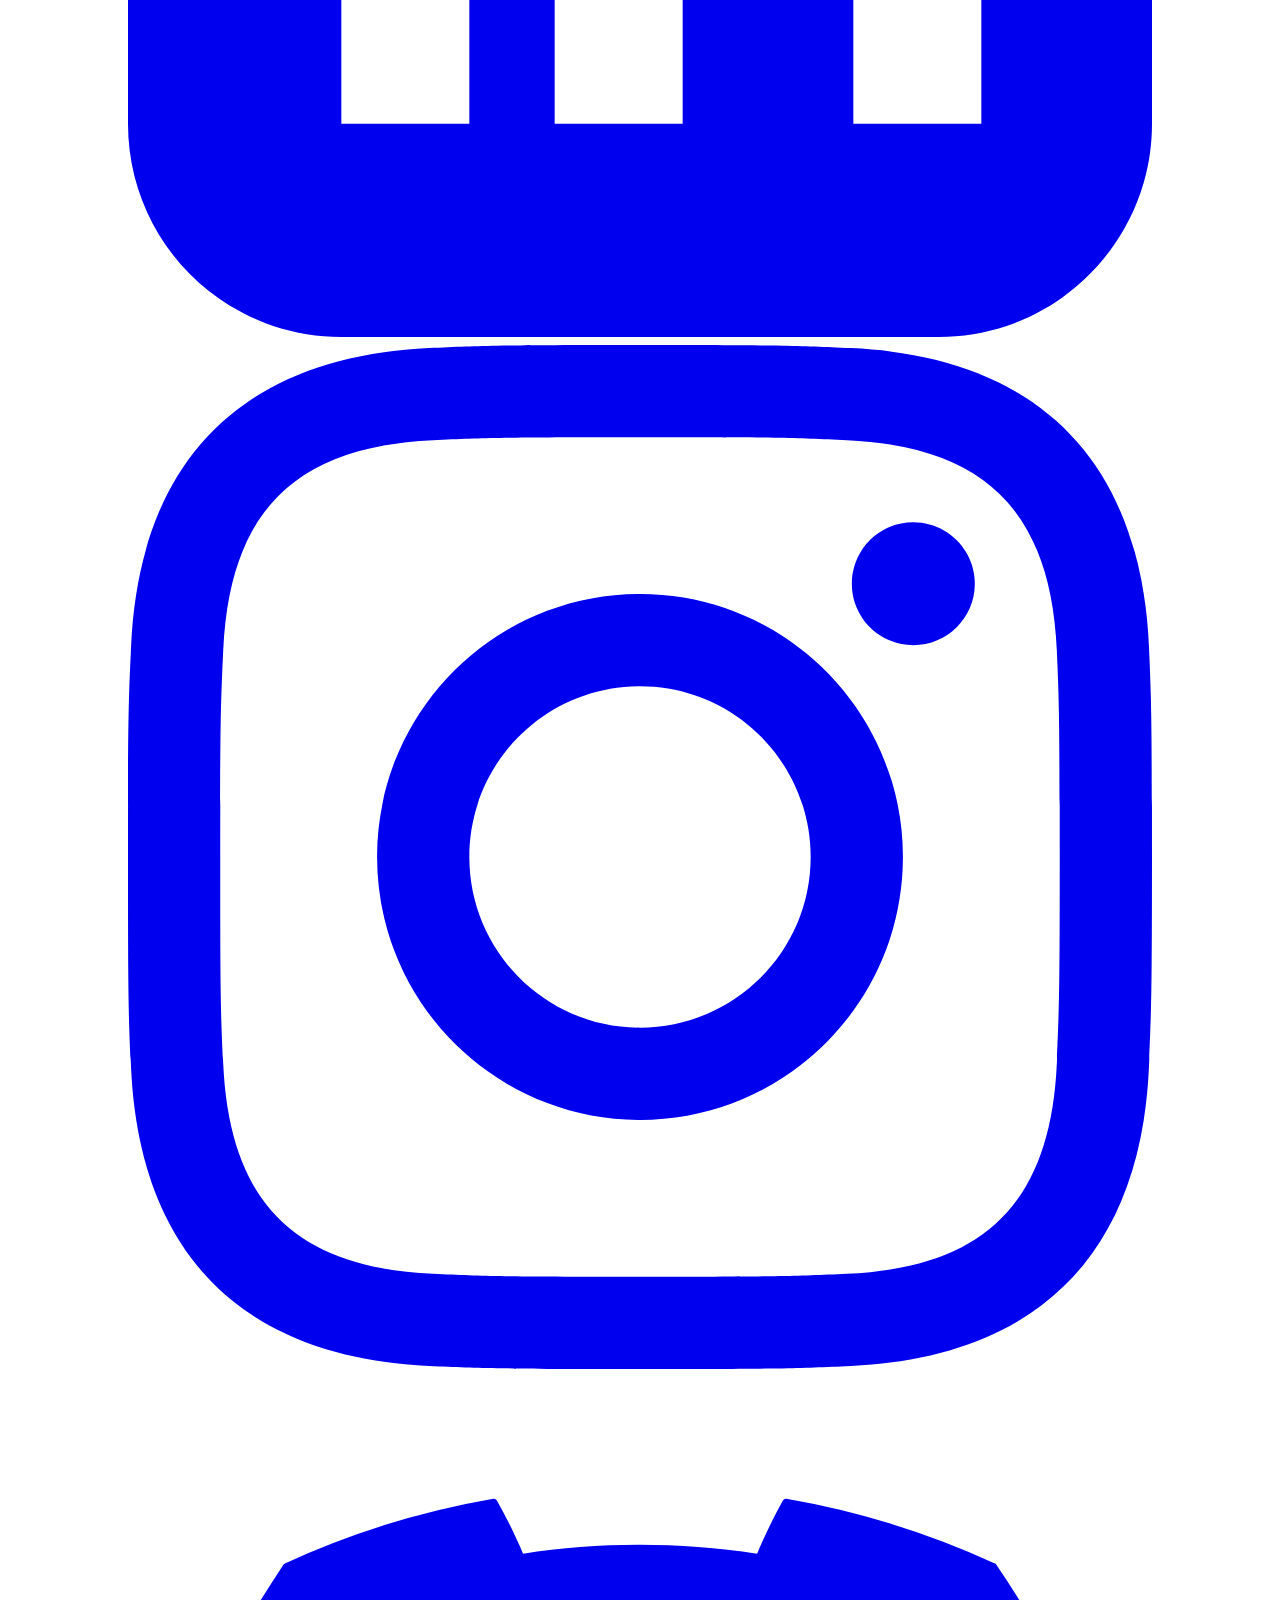
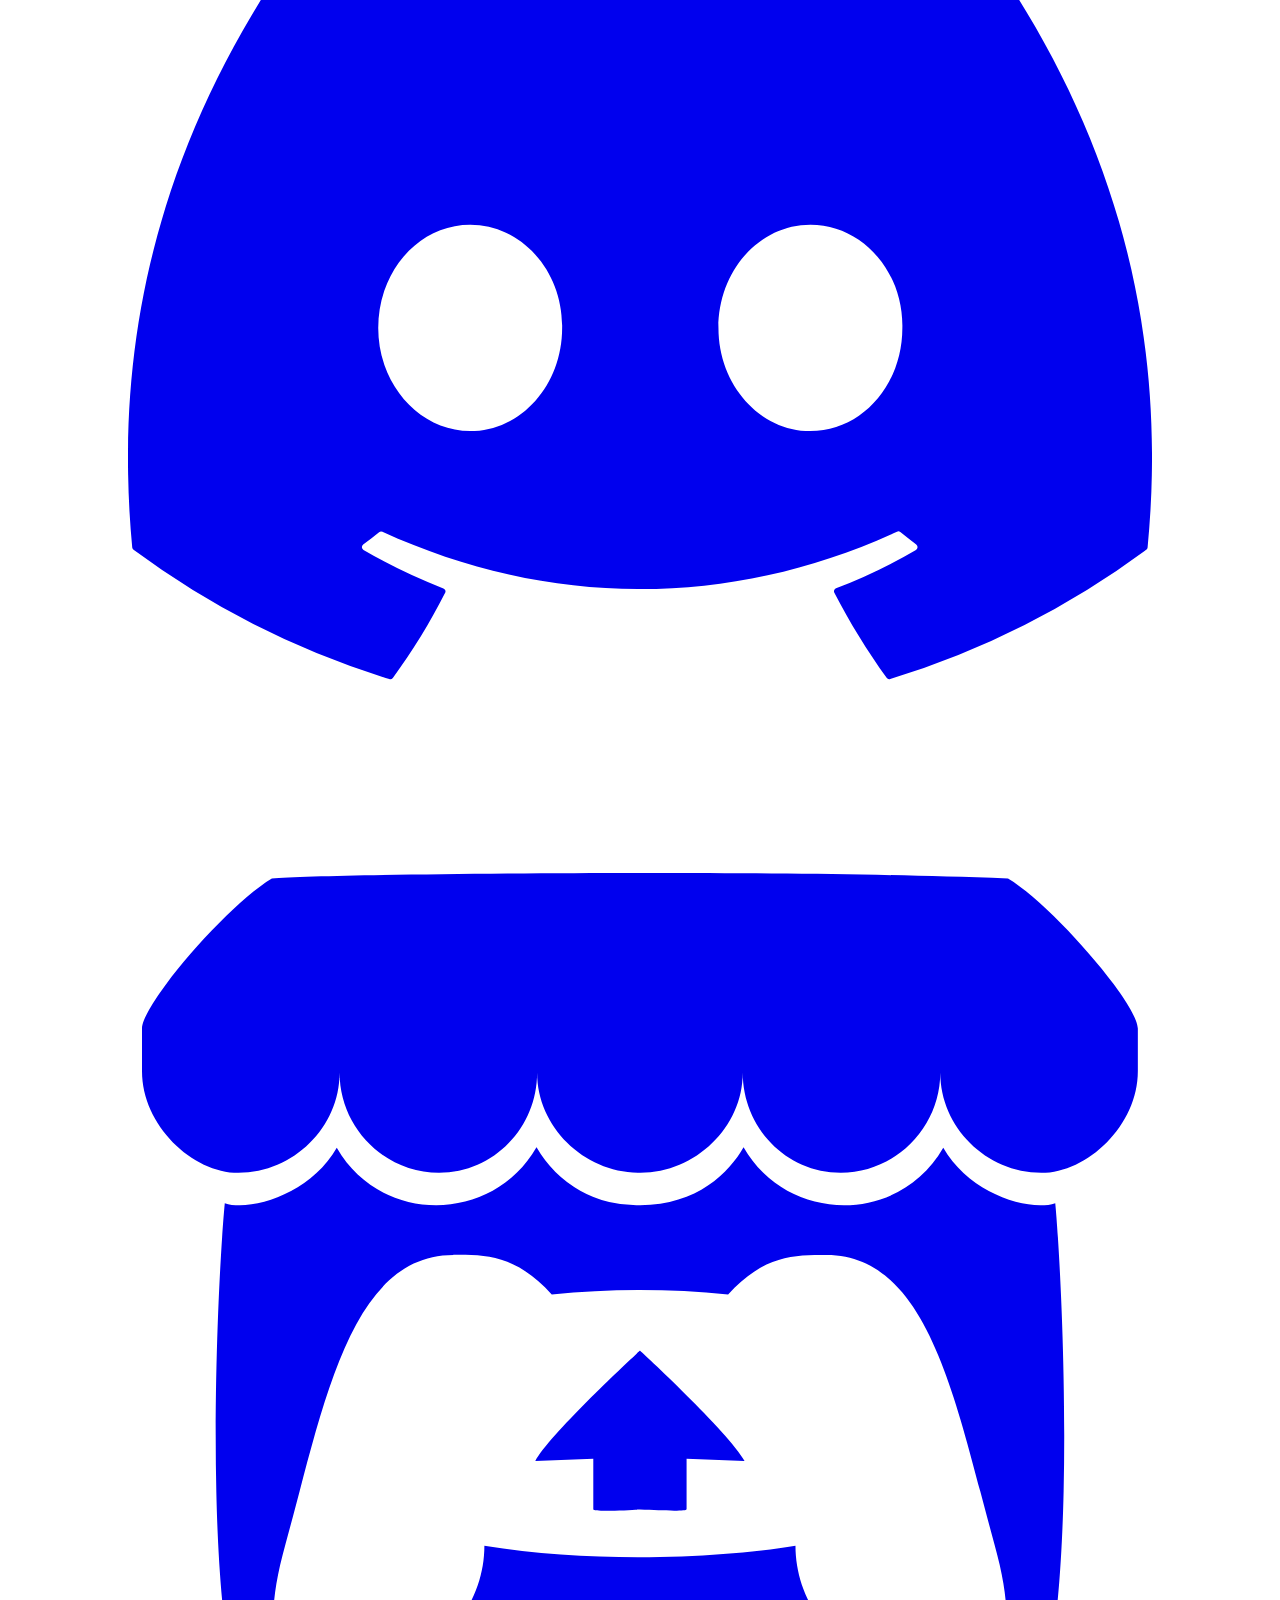
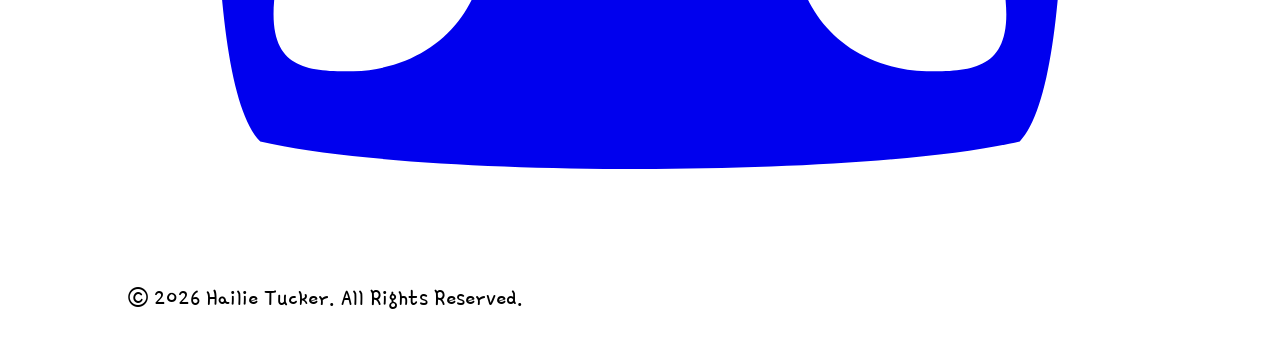
==== commit 075283ed: "fixed heart error and made some small changes with hovering and UI" ====
--- a/index.html
+++ b/index.html
@@ -7,422 +7,15 @@
     <script src="https://cdn.tailwindcss.com"></script>
     <link href="https://fonts.googleapis.com/css2?family=Gamja+Flower&display=swap" rel="stylesheet">
     <link rel="icon" href="favicon.ico">
+    <!-- Shared styles across all pages -->
+    <link rel="stylesheet" href="styles.css">
     <style>
-        body {
-            font-family: 'Gamja Flower', cursive;
-            margin-left: 10%;
-            margin-right: 10%;
-            border-block-color: pink;
-            font-size: 25px;
-            background-size: cover;
-            background-position: center;
-            background-attachment: scroll;
-            background-repeat: no-repeat;
-            position: relative;
-            min-height: 100vh;
-            transition: background-color 0.8s ease, color 0.8s ease;
-        }
-
-        /* Dark mode styles */
-        body.dark-mode {
-            background-color: #1a1a2e;
-            color: #e0e0e0;
-        }
-
-        body.dark-mode #bg-video {
-            opacity: 0;
-            transition: opacity 0.8s ease;
-        }
-
-        body.dark-mode .bg-white {
-            background-color: #2d2d44 !important;
-            color: #e0e0e0;
-            transition: background-color 0.8s ease, color 0.8s ease;
-        }
-
-        body.dark-mode .text-pink-400,
-        body.dark-mode .text-pink-800 {
-            color: #f48fb1 !important;
-        }
-
-        body.dark-mode header {
-            background-color: #2d2d44 !important;
-        }
-
-        body.dark-mode footer {
-            background-color: #4a1942 !important;
-        }
-
-        /* Mobile menu dark mode */
-        body.dark-mode #mobile-menu {
-            background-color: #2d2d44 !important;
-            border-color: #4a1942 !important;
-        }
-
-        body.dark-mode #mobile-menu a {
-            color: #f48fb1 !important;
-        }
-
-        body.dark-mode #mobile-menu a:hover {
-            background-color: #3d3d5c !important;
-        }
-
-        body.dark-mode #mobile-menu button {
-            color: #f48fb1 !important;
-        }
-
-        /* Active page indicator */
-        .nav-link {
-            position: relative;
-            transition: all 0.3s;
-        }
-
-        .nav-link.active {
-            text-shadow: 0 0 10px rgba(251, 146, 60, 0.8), 0 0 20px rgba(251, 146, 60, 0.6);
-            color: #fb923c !important;
-        }
-
-        /* Ensure active link stays bright orange in dark mode */
-        body.dark-mode .nav-link.active {
-            text-shadow: 0 0 15px rgba(251, 146, 60, 1), 0 0 25px rgba(251, 146, 60, 0.8);
-            color: #ffa500 !important;
-        }
-
-        /* Focus indicators */
-        a:focus, button:focus, input:focus {
-            outline: 3px solid #fb923c;
-            outline-offset: 2px;
-        }
-
-        /* Social media icon hover effects in light mode */
-        #contact a svg {
-            transition: all 0.3s ease;
-        }
-
-        #contact a:hover svg {
-            filter: drop-shadow(0 0 8px rgba(190, 24, 93, 0.6));
-        }
-
-        /* Button hover glow effects */
-        button, .bg-pink-400, .bg-pink-500 {
-            transition: all 0.3s ease;
-        }
-
-        button:hover, .bg-pink-400:hover, .bg-pink-500:hover {
-            box-shadow: 0 0 20px rgba(236, 72, 153, 0.6), 0 0 30px rgba(236, 72, 153, 0.3);
-        }
-
-        body.dark-mode button:hover, 
-        body.dark-mode .bg-pink-400:hover, 
-        body.dark-mode .bg-pink-500:hover {
-            box-shadow: 0 0 25px rgba(251, 146, 60, 0.7), 0 0 40px rgba(251, 146, 60, 0.4);
-        }
-
-        /* Touch feedback for mobile */
-        @media (max-width: 768px) {
-            button:active, .bg-pink-400:active, .bg-pink-500:active,
-            a:active, .nav-link:active {
-                transform: scale(0.95);
-            }
-
-            /* Reduce heart animations on mobile for performance */
-            .heart {
-                animation-duration: 20s;
-            }
-
-            /* Pause video on mobile to save battery */
-            #bg-video {
-                display: none;
-            }
-
-            body::before {
-                background: linear-gradient(135deg, #fce7f3 0%, #ddd6fe 100%);
-            }
-
-            body.dark-mode::before {
-                background: #1a1a2e;
-            }
-        }
-
-        /* Scroll to top button */
-        #scroll-to-top {
-            position: fixed;
-            bottom: 80px;
-            right: 20px;
-            background: linear-gradient(135deg, #ec4899 0%, #fb923c 100%);
-            color: white;
-            width: 50px;
-            height: 50px;
-            border-radius: 50%;
-            display: none;
-            align-items: center;
-            justify-content: center;
-            cursor: pointer;
-            z-index: 1000;
-            box-shadow: 0 4px 12px rgba(236, 72, 153, 0.4);
-            transition: all 0.3s ease;
-        }
-
-        /* Ensure footer is visible on mobile */
-        footer {
-            position: relative;
-            z-index: 10;
-            margin-top: 40px;
-        }
-
-        @media (max-width: 768px) {
-            footer {
-                margin-bottom: 20px;
-            }
-        }
-
-        #scroll-to-top:hover {
-            transform: translateY(-5px);
-            box-shadow: 0 6px 20px rgba(236, 72, 153, 0.6);
-        }
-
-        #scroll-to-top.show {
-            display: flex;
-        }
-
-        body.dark-mode #scroll-to-top {
-            box-shadow: 0 4px 12px rgba(251, 146, 60, 0.4);
-        }
-
-        body.dark-mode #scroll-to-top:hover {
-            box-shadow: 0 6px 20px rgba(251, 146, 60, 0.6);
-        }
-
-        /* Improved tap targets for mobile */
-        @media (max-width: 768px) {
-            .nav-link, #mobile-menu a, button {
-                min-height: 44px;
-                min-width: 44px;
-                display: inline-flex;
-                align-items: center;
-                justify-content: center;
-            }
-
-            #contact a svg {
-                width: 44px;
-                height: 44px;
-            }
-        }
-
-        /* Mobile menu overlay */
-        #mobile-menu-overlay {
-            display: none;
-            position: fixed;
-            top: 0;
-            left: 0;
-            width: 100%;
-            height: 100%;
-            background: rgba(0, 0, 0, 0.5);
-            z-index: 40;
-        }
-
-        #mobile-menu-overlay.show {
-            display: block;
-        }
-
-        /* Social media icon hover effects in dark mode */
-        body.dark-mode #contact a svg {
-            transition: all 0.3s ease;
-        }
-
-        body.dark-mode #contact a:hover svg {
-            filter: drop-shadow(0 0 8px rgba(251, 146, 60, 0.8));
-        }
-
-        body.dark-mode #contact a:hover {
-            color: #fb923c !important;
-        }
-
-        /* Desktop only: use fixed background */
-        @media (min-width: 768px) {
-            body {
-                background-attachment: fixed;
-            }
-        }
+        /* ============================================
+           PAGE-SPECIFIC STYLES FOR INDEX.HTML
+           ============================================ */
         
-
-        body::before {
-            content: '';
-            position: fixed;
-            top: 0;
-            left: 0;
-            width: 100%;
-            height: 100%;
-            background-color: rgba(255, 255, 255, 0.2);
-            pointer-events: none;
-            z-index: 0;
-        }
-
-        main {
-            position: relative;
-            z-index: 1;
-        }
-
-        /* Floating Hearts Animation */
-        .heart {
-            position: fixed;
-            width: 30px;
-            height: 30px;
-            pointer-events: none;
-            animation: float 15s infinite;
-            z-index: 1;
-            opacity: 0;
-        }
-
-            .heart svg {
-                width: 100%;
-                height: 100%;
-                fill: #ec4899;
-                opacity: 0.6;
-                filter: drop-shadow(0 0 3px rgba(236, 72, 153, 0.4));
-            }
-
-        @keyframes float {
-            0% {
-                transform: translateY(100vh) rotate(0deg) scale(0.5);
-                opacity: 0;
-            }
-
-            10% {
-                opacity: 0.8;
-            }
-
-            90% {
-                opacity: 0.8;
-            }
-
-            100% {
-                transform: translateY(-100vh) rotate(360deg) scale(1);
-                opacity: 0;
-            }
-        }
-
-        /* Stagger the hearts with varying sizes */
-        .heart:nth-child(1) {
-            left: 10%;
-            animation-delay: 0s;
-            width: 25px;
-            height: 25px;
-        }
-
-        .heart:nth-child(2) {
-            left: 20%;
-            animation-delay: 3s;
-            width: 20px;
-            height: 20px;
-        }
-
-        .heart:nth-child(3) {
-            left: 30%;
-            animation-delay: 6s;
-            width: 28px;
-            height: 28px;
-        }
-
-        .heart:nth-child(4) {
-            left: 40%;
-            animation-delay: 2s;
-            width: 22px;
-            height: 22px;
-        }
-
-        .heart:nth-child(5) {
-            left: 50%;
-            animation-delay: 8s;
-            width: 30px;
-            height: 30px;
-        }
-
-        .heart:nth-child(6) {
-            left: 60%;
-            animation-delay: 4s;
-            width: 26px;
-            height: 26px;
-        }
-
-        .heart:nth-child(7) {
-            left: 70%;
-            animation-delay: 7s;
-            width: 24px;
-            height: 24px;
-        }
-
-        .heart:nth-child(8) {
-            left: 80%;
-            animation-delay: 1s;
-            width: 21px;
-            height: 21px;
-        }
-
-        .heart:nth-child(9) {
-            left: 90%;
-            animation-delay: 5s;
-            width: 27px;
-            height: 27px;
-        }
-
-        .heart:nth-child(10) {
-            left: 15%;
-            animation-delay: 9s;
-            width: 23px;
-            height: 23px;
-        }
-
-        /* Gradient text */
-        .gradient-text {
-            background: linear-gradient(135deg, #ec4899 0%, #fb923c 100%);
-            -webkit-background-clip: text;
-            -webkit-text-fill-color: transparent;
-            background-clip: text;
-        }
-
-        /* Cursor trail hearts */
-        .cursor-heart {
-            position: absolute;
-            pointer-events: none;
-            z-index: 9999;
-            width: 12px;
-            height: 12px;
-            animation: cursorHeartFloat 1s ease-out forwards;
-        }
-
-        .cursor-heart svg {
-            width: 100%;
-            height: 100%;
-            fill: #ec4899;
-        }
-
-        @keyframes cursorHeartFloat {
-            0% {
-                opacity: 1;
-                transform: translateY(0) scale(1);
-            }
-            100% {
-                opacity: 0;
-                transform: translateY(-50px) scale(0.5);
-            }
-        }
-
-        /* Smooth page transitions */
-        body {
-            animation: fadeIn 0.5s ease-in;
-        }
-
-        @keyframes fadeIn {
-            from {
-                opacity: 0;
-            }
-            to {
-                opacity: 1;
-            }
-        }
-
-        /* Radar Chart Styles */
+        /* === RADAR CHART === */
+        /* Adjust size by changing width/height values */
         .radar-chart {
             width: 300px;
             height: 300px;
@@ -434,12 +27,11 @@
             filter: drop-shadow(0 0 10px rgba(236, 72, 153, 0.3));
         }
 
-        /* Fix header and footer width on horizontal scroll */
+        /* === HEADER/FOOTER WIDTH FIX === */
         header, footer {
             width: 100%;
             min-width: fit-content;
         }
-
     </style>
 </head>
 <body class="text-pink-800">
@@ -456,6 +48,23 @@
     <div id="scroll-to-top" aria-label="Scroll to top">
         <svg class="w-6 h-6" fill="none" stroke="currentColor" viewBox="0 0 24 24">
             <path stroke-linecap="round" stroke-linejoin="round" stroke-width="2" d="M5 10l7-7m0 0l7 7m-7-7v18"></path>
+        </svg>
+    </div>
+
+    <!-- Floating Hearts -->
+    <div class="hearts-container">
+        <div class="heart"><svg viewBox="0 0 32 29.6"><path d="M23.6,0c-3.4,0-6.3,2.7-7.6,5.6C14.7,2.7,11.8,0,8.4,0C3.8,0,0,3.8,0,8.4c0,9.4,9.5,11.9,16,21.2c6.1-9.3,16-12.1,16-21.2C32,3.8,28.2,0,23.6,0z"/></svg></div>
+        <div class="heart"><svg viewBox="0 0 32 29.6"><path d="M23.6,0c-3.4,0-6.3,2.7-7.6,5.6C14.7,2.7,11.8,0,8.4,0C3.8,0,0,3.8,0,8.4c0,9.4,9.5,11.9,16,21.2c6.1-9.3,16-12.1,16-21.2C32,3.8,28.2,0,23.6,0z"/></svg></div>
+        <div class="heart"><svg viewBox="0 0 32 29.6"><path d="M23.6,0c-3.4,0-6.3,2.7-7.6,5.6C14.7,2.7,11.8,0,8.4,0C3.8,0,0,3.8,0,8.4c0,9.4,9.5,11.9,16,21.2c6.1-9.3,16-12.1,16-21.2C32,3.8,28.2,0,23.6,0z"/></svg></div>
+        <div class="heart"><svg viewBox="0 0 32 29.6"><path d="M23.6,0c-3.4,0-6.3,2.7-7.6,5.6C14.7,2.7,11.8,0,8.4,0C3.8,0,0,3.8,0,8.4c0,9.4,9.5,11.9,16,21.2c6.1-9.3,16-12.1,16-21.2C32,3.8,28.2,0,23.6,0z"/></svg></div>
+        <div class="heart"><svg viewBox="0 0 32 29.6"><path d="M23.6,0c-3.4,0-6.3,2.7-7.6,5.6C14.7,2.7,11.8,0,8.4,0C3.8,0,0,3.8,0,8.4c0,9.4,9.5,11.9,16,21.2c6.1-9.3,16-12.1,16-21.2C32,3.8,28.2,0,23.6,0z"/></svg></div>
+        <div class="heart"><svg viewBox="0 0 32 29.6"><path d="M23.6,0c-3.4,0-6.3,2.7-7.6,5.6C14.7,2.7,11.8,0,8.4,0C3.8,0,0,3.8,0,8.4c0,9.4,9.5,11.9,16,21.2c6.1-9.3,16-12.1,16-21.2C32,3.8,28.2,0,23.6,0z"/></svg></div>
+        <div class="heart"><svg viewBox="0 0 32 29.6"><path d="M23.6,0c-3.4,0-6.3,2.7-7.6,5.6C14.7,2.7,11.8,0,8.4,0C3.8,0,0,3.8,0,8.4c0,9.4,9.5,11.9,16,21.2c6.1-9.3,16-12.1,16-21.2C32,3.8,28.2,0,23.6,0z"/></svg></div>
+        <div class="heart"><svg viewBox="0 0 32 29.6"><path d="M23.6,0c-3.4,0-6.3,2.7-7.6,5.6C14.7,2.7,11.8,0,8.4,0C3.8,0,0,3.8,0,8.4c0,9.4,9.5,11.9,16,21.2c6.1-9.3,16-12.1,16-21.2C32,3.8,28.2,0,23.6,0z"/></svg></div>
+        <div class="heart"><svg viewBox="0 0 32 29.6"><path d="M23.6,0c-3.4,0-6.3,2.7-7.6,5.6C14.7,2.7,11.8,0,8.4,0C3.8,0,0,3.8,0,8.4c0,9.4,9.5,11.9,16,21.2c6.1-9.3,16-12.1,16-21.2C32,3.8,28.2,0,23.6,0z"/></svg></div>
+        <div class="heart"><svg viewBox="0 0 32 29.6"><path d="M23.6,0c-3.4,0-6.3,2.7-7.6,5.6C14.7,2.7,11.8,0,8.4,0C3.8,0,0,3.8,0,8.4c0,9.4,9.5,11.9,16,21.2c6.1-9.3,16-12.1,16-21.2C32,3.8,28.2,0,23.6,0z"/></svg></div>
+    </div>
+
         </svg>
     </div>
 
@@ -559,7 +168,7 @@
                     <h1 class=" model-card reveal text-4xl md:text-5xl font-bold leading-tight mb-4 gradient-text"> Hailie Tucker</h1>
                     <p class="model-card reveal text-lg md:text-xl text-rose-600 font-semibold mb-6">Aspiring Game Developer & Computer Science Student</p>
                     <p class="model-card reveal text-pink-400 leading-relaxed mb-8 max-w-lg mx-auto md:mx-0">I'm passionate about connecting with new people and building fun projects! Welcome to my personal portfolio.</p>
-                    <div class="model-card reveal flex flex-col sm:flex-row gap-4 justify-center md:justify-start">
+                    <div class="reveal flex flex-col sm:flex-row gap-4 justify-center md:justify-start">
                         <a href="Hailie%20Tucker%20Resume.pdf" target="_blank" class="bg-pink-500 text-white font-bold rounded-full py-3 px-8 shadow-lg uppercase tracking-wider hover:bg-pink-700 transition duration-300 text-center">My Resume</a>
                         <a href="#contact" class="bg-pink-500 text-white font-bold rounded-full py-3 px-8 shadow-lg uppercase tracking-wider hover:bg-pink-700 transition duration-300 text-center">Hit me up here!</a>
                     </div>
@@ -684,7 +293,7 @@
 
         <!-- Contact Section -->
         <section id="contact">
-            <div class="model-card reveal container mx-auto px-6 text-center">
+            <div class="reveal container mx-auto px-6 text-center">
                 <h2 class="text-3xl font-bold mb-4">Got something to tell me?</h2>
                 <p class="text-pink-400 md:w-2/3 mx-auto leading-relaxed mb-8">Feel free to reach out to me via email or social media!</p>
                 <a href="mailto:hlt22c@fsu.edu" class="bg-pink-400 text-white font-bold rounded-full py-4 px-8 shadow-lg uppercase tracking-wider hover:bg-rose-700 transition duration-300 inline-block mb-8" target="_blank" rel="noopener noreferrer">
@@ -709,7 +318,6 @@
                         <svg class="w-8 h-8" fill="currentColor" viewBox="0 0 512 512" aria-hidden="false">
                             <path d="M71.92 34.77C50.2 47.67 7.4 96.84 7 109.73v21.34c0 27.06 25.29 50.84 48.25 50.84 27.57 0 50.54-22.85 50.54-50 0 27.12 22.18 50 49.76 50s49-22.85 49-50c0 27.12 23.59 50 51.16 50h.5c27.57 0 51.16-22.85 51.16-50 0 27.12 21.47 50 49 50s49.76-22.85 49.76-50c0 27.12 23 50 50.54 50 23 0 48.25-23.78 48.25-50.84v-21.34c-.4-12.9-43.2-62.07-64.92-75C372.56 32.4 325.76 32 256 32S91.14 33.1 71.92 34.77zm132.32 134.39c-22 38.4-77.9 38.71-99.85.25-13.17 23.14-43.17 32.07-56 27.66-3.87 40.15-13.67 237.13 17.73 269.15 80 18.67 302.08 18.12 379.76 0 31.65-32.27 21.32-232 17.75-269.15-12.92 4.44-42.88-4.6-56-27.66-22 38.52-77.85 38.1-99.85-.24-7.1 12.49-23.05 28.94-51.76 28.94a57.54 57.54 0 0 1-51.75-28.94zm-41.58 53.77c16.47 0 31.09 0 49.22 19.78a436.91 436.91 0 0 1 88.18 0C318.22 223 332.85 223 349.31 223c52.33 0 65.22 77.53 83.87 144.45 17.26 62.15-5.52 63.67-33.95 63.73-42.15-1.57-65.49-32.18-65.49-62.79-39.25 6.43-101.93 8.79-155.55 0 0 30.61-23.34 61.22-65.49 62.79-28.42-.06-51.2-1.58-33.94-63.73 18.67-67 31.56-144.45 83.88-144.45zM256 270.79s-44.38 40.77-52.35 55.21l29-1.17v25.32c0 1.55 21.34.16 23.33.16 11.65.54 23.31 1 23.31-.16v-25.28l29 1.17c-8-14.48-52.35-55.24-52.35-55.24z" />
                         </svg>
-                        <br />
                     </a>
                 </div>
             </div>
@@ -723,94 +331,11 @@
         </div>
     </footer>
 
-    <script>
-        // Simple script for mobile menu toggle
-        const mobileMenuButton = document.getElementById('mobile-menu-button');
-        const mobileMenu = document.getElementById('mobile-menu');
-        const mobileMenuOverlay = document.getElementById('mobile-menu-overlay');
-
-        mobileMenuButton.addEventListener('click', () => {
-            mobileMenu.classList.toggle('hidden');
-            mobileMenuOverlay.classList.toggle('show');
-        });
-
-        // Close mobile menu when clicking overlay
-        mobileMenuOverlay.addEventListener('click', () => {
-            mobileMenu.classList.add('hidden');
-            mobileMenuOverlay.classList.remove('show');
-        });
-
-        // Close mobile menu when a link is clicked
-        document.querySelectorAll('#mobile-menu a').forEach(link => {
-            link.addEventListener('click', () => {
-                mobileMenu.classList.add('hidden');
-                mobileMenuOverlay.classList.remove('show');
-            });
-        });
-
-        // Scroll to top button
-        const scrollToTopBtn = document.getElementById('scroll-to-top');
-        
-        window.addEventListener('scroll', () => {
-            if (window.pageYOffset > 300) {
-                scrollToTopBtn.classList.add('show');
-            } else {
-                scrollToTopBtn.classList.remove('show');
-            }
-        });
-
-        scrollToTopBtn.addEventListener('click', () => {
-            window.scrollTo({
-                top: 0,
-                behavior: 'smooth'
-            });
-        });
-
-        // Cursor heart trail effect
-        let lastTrailTime = 0;
-        document.addEventListener('mousemove', (e) => {
-            const now = Date.now();
-            if (now - lastTrailTime > 100) { // Create heart every 100ms
-                lastTrailTime = now;
-                const heart = document.createElement('div');
-                heart.className = 'cursor-heart';
-                heart.innerHTML = '<svg viewBox="0 0 32 29.6"><path d="M23.6,0c-3.4,0-6.3,2.7-7.6,5.6C14.7,2.7,11.8,0,8.4,0C3.8,0,0,3.8,0,8.4c0,9.4,9.5,11.9,16,21.2c6.1-9.3,16-12.1,16-21.2C32,3.8,28.2,0,23.6,0z"/></svg>';
-                heart.style.left = e.pageX + 'px';
-                heart.style.top = e.pageY + 'px';
-                document.body.appendChild(heart);
-                
-                setTimeout(() => {
-                    heart.remove();
-                }, 1000);
-            }
-        });
-    </script>
+    <!-- ============================================
+         SHARED JAVASCRIPT
+         All common functionality is in common.js
+         ============================================ -->
     <script src="common.js"></script>
-    <script>
-        // Sync mobile dark mode toggle with desktop
-        const darkModeToggleMobile = document.getElementById('dark-mode-toggle-mobile');
-        const darkModeIconMobile = document.getElementById('dark-mode-icon-mobile');
-        
-        if (darkModeToggleMobile) {
-            // Set initial state
-            if (document.body.classList.contains('dark-mode')) {
-                darkModeIconMobile.textContent = '☀️';
-            }
-            
-            darkModeToggleMobile.addEventListener('click', () => {
-                document.body.classList.toggle('dark-mode');
-                if (document.body.classList.contains('dark-mode')) {
-                    localStorage.setItem('darkMode', 'enabled');
-                    darkModeIconMobile.textContent = '☀️';
-                    document.getElementById('dark-mode-toggle').textContent = '☀️';
-                } else {
-                    localStorage.setItem('darkMode', 'disabled');
-                    darkModeIconMobile.textContent = '🌙';
-                    document.getElementById('dark-mode-toggle').textContent = '🌙';
-                }
-            });
-        }
-    </script>
 
 </body>
 </html>
--- a/styles.css
+++ b/styles.css
@@ -0,0 +1,358 @@
+/* ============================================
+   SHARED STYLES FOR ALL PAGES
+   ============================================ */
+
+/* === BASE STYLES === */
+body {
+    font-family: 'Gamja Flower', cursive;
+    margin-left: 10%;
+    margin-right: 10%;
+    font-size: 25px;
+    position: relative;
+    min-height: 100vh;
+    transition: background-color 0.8s ease, color 0.8s ease;
+    overflow-x: hidden; /* Prevent horizontal scroll from hearts */
+}
+
+/* Prevent hearts from causing vertical scroll */
+html, body {
+    overflow-x: hidden;
+}
+
+.hearts-container {
+    position: fixed;
+    top: 0;
+    left: 0;
+    width: 100%;
+    height: 100%;
+    pointer-events: none;
+    overflow: hidden;
+    z-index: 1;
+}
+
+/* === DARK MODE STYLES === */
+/* To change dark mode colors, modify the color values below */
+body.dark-mode {
+    background-color: #1a1a2e;
+    color: #e0e0e0;
+}
+
+body.dark-mode #bg-video {
+    opacity: 0;
+    transition: opacity 0.8s ease;
+}
+
+body.dark-mode .bg-white {
+    background-color: #2d2d44 !important;
+    transition: background-color 0.8s ease;
+}
+
+body.dark-mode .text-pink-400 {
+    color: #f48fb1 !important;
+}
+
+body.dark-mode header {
+    background-color: #2d2d44 !important;
+}
+
+body.dark-mode footer {
+    background-color: #4a1942 !important;
+}
+
+/* === MOBILE MENU DARK MODE === */
+body.dark-mode #mobile-menu {
+    background-color: #2d2d44 !important;
+    border-color: #4a1942 !important;
+}
+
+body.dark-mode #mobile-menu a {
+    color: #f48fb1 !important;
+}
+
+body.dark-mode #mobile-menu a:hover {
+    background-color: #3d3d5c !important;
+}
+
+body.dark-mode #mobile-menu button {
+    color: #f48fb1 !important;
+}
+
+/* === NAVIGATION STYLES === */
+/* Active page indicator - change glow color here */
+.nav-link {
+    position: relative;
+    transition: all 0.3s;
+}
+
+.nav-link.active {
+    text-shadow: 0 0 10px rgba(251, 146, 60, 0.8), 0 0 20px rgba(251, 146, 60, 0.6);
+    color: #fb923c !important;
+}
+
+body.dark-mode .nav-link.active {
+    text-shadow: 0 0 15px rgba(251, 146, 60, 1), 0 0 25px rgba(251, 146, 60, 0.8);
+    color: #ffa500 !important;
+}
+
+/* === FOCUS INDICATORS === */
+a:focus, button:focus {
+    outline: 3px solid #fb923c;
+    outline-offset: 2px;
+}
+
+/* === HOVER EFFECTS === */
+/* Social media icon hover - change glow colors here */
+#contact a svg {
+    transition: all 0.3s ease;
+}
+
+#contact a:hover svg {
+    filter: drop-shadow(0 0 8px rgba(190, 24, 93, 0.6));
+}
+
+body.dark-mode #contact a svg {
+    transition: all 0.3s ease;
+}
+
+body.dark-mode #contact a:hover svg {
+    filter: drop-shadow(0 0 8px rgba(251, 146, 60, 0.8));
+}
+
+body.dark-mode #contact a:hover {
+    color: #fb923c !important;
+}
+
+/* Button hover glow effects - change glow intensity here */
+button, .bg-pink-400, .bg-pink-500 {
+    transition: all 0.3s ease;
+}
+
+button:hover, .bg-pink-400:hover, .bg-pink-500:hover {
+    box-shadow: 0 0 20px rgba(236, 72, 153, 0.6), 0 0 30px rgba(236, 72, 153, 0.3);
+}
+
+body.dark-mode button:hover, 
+body.dark-mode .bg-pink-400:hover, 
+body.dark-mode .bg-pink-500:hover {
+    box-shadow: 0 0 25px rgba(251, 146, 60, 0.7), 0 0 40px rgba(251, 146, 60, 0.4);
+}
+
+/* === SCROLL TO TOP BUTTON === */
+/* Change position with bottom/right values */
+#scroll-to-top {
+    position: fixed;
+    bottom: 80px;
+    right: 20px;
+    background: linear-gradient(135deg, #ec4899 0%, #fb923c 100%);
+    color: white;
+    width: 50px;
+    height: 50px;
+    border-radius: 50%;
+    display: none;
+    align-items: center;
+    justify-content: center;
+    cursor: pointer;
+    z-index: 1000;
+    box-shadow: 0 4px 12px rgba(236, 72, 153, 0.4);
+    transition: all 0.3s ease;
+}
+
+#scroll-to-top:hover {
+    transform: translateY(-5px);
+    box-shadow: 0 6px 20px rgba(236, 72, 153, 0.6);
+}
+
+#scroll-to-top.show {
+    display: flex;
+}
+
+body.dark-mode #scroll-to-top {
+    box-shadow: 0 4px 12px rgba(251, 146, 60, 0.4);
+}
+
+body.dark-mode #scroll-to-top:hover {
+    box-shadow: 0 6px 20px rgba(251, 146, 60, 0.6);
+}
+
+/* === FOOTER VISIBILITY === */
+footer {
+    position: relative;
+    z-index: 10;
+    margin-top: 40px;
+}
+
+/* === MOBILE MENU OVERLAY === */
+#mobile-menu-overlay {
+    display: none;
+    position: fixed;
+    top: 0;
+    left: 0;
+    width: 100%;
+    height: 100%;
+    background: rgba(0, 0, 0, 0.5);
+    z-index: 40;
+}
+
+#mobile-menu-overlay.show {
+    display: block;
+}
+
+/* === BACKGROUND EFFECTS === */
+body::before {
+    content: '';
+    position: fixed;
+    top: 0;
+    left: 0;
+    width: 100%;
+    height: 100%;
+    background-color: rgba(255, 255, 255, 0.2);
+    pointer-events: none;
+    z-index: 0;
+}
+
+main {
+    position: relative;
+    z-index: 1;
+}
+
+/* Floating hearts animation */
+.heart {
+    position: absolute;
+    width: 30px;
+    height: 30px;
+    pointer-events: none;
+    animation: float 15s infinite;
+    z-index: 1;
+    opacity: 0;
+}
+
+.heart svg {
+    width: 100%;
+    height: 100%;
+    fill: #ec4899;
+    opacity: 0.6;
+    filter: drop-shadow(0 0 3px rgba(236, 72, 153, 0.4));
+}
+
+@keyframes float {
+    0% { transform: translateY(100vh) rotate(0deg) scale(0.5); opacity: 0; }
+    10% { opacity: 0.8; }
+    90% { opacity: 0.8; }
+    100% { transform: translateY(-100vh) rotate(360deg) scale(1); opacity: 0; }
+}
+
+/* Stagger the hearts with varying sizes and delays */
+.heart:nth-child(1) { left: 10%; animation-delay: 0s; width: 25px; height: 25px; }
+.heart:nth-child(2) { left: 20%; animation-delay: 3s; width: 20px; height: 20px; }
+.heart:nth-child(3) { left: 30%; animation-delay: 6s; width: 28px; height: 28px; }
+.heart:nth-child(4) { left: 40%; animation-delay: 2s; width: 22px; height: 22px; }
+.heart:nth-child(5) { left: 50%; animation-delay: 8s; width: 30px; height: 30px; }
+.heart:nth-child(6) { left: 60%; animation-delay: 4s; width: 26px; height: 26px; }
+.heart:nth-child(7) { left: 70%; animation-delay: 7s; width: 24px; height: 24px; }
+.heart:nth-child(8) { left: 80%; animation-delay: 1s; width: 21px; height: 21px; }
+.heart:nth-child(9) { left: 90%; animation-delay: 5s; width: 27px; height: 27px; }
+.heart:nth-child(10) { left: 15%; animation-delay: 9s; width: 23px; height: 23px; }
+
+/* Sparkle cursor effect - hearts that float up from cursor */
+.sparkle {
+    position: absolute;
+    pointer-events: none;
+    z-index: 9999;
+    width: 12px;
+    height: 12px;
+    animation: cursorHeartFloat 1s ease-out forwards;
+}
+
+.sparkle svg {
+    width: 100%;
+    height: 100%;
+    fill: #ec4899;
+}
+
+@keyframes cursorHeartFloat {
+    0% { opacity: 1; transform: translateY(0) scale(1); }
+    100% { opacity: 0; transform: translateY(-50px) scale(0.5); }
+}
+
+/* === MOBILE OPTIMIZATIONS === */
+@media (max-width: 768px) {
+    /* Touch feedback */
+    button:active, .bg-pink-400:active, .bg-pink-500:active,
+    a:active, .nav-link:active {
+        transform: scale(0.95);
+    }
+
+    /* Reduce heart animations for performance */
+    .heart {
+        animation-duration: 20s;
+    }
+
+    /* Hide video on mobile, use gradient */
+    #bg-video {
+        display: none;
+    }
+
+    body::before {
+        background: linear-gradient(135deg, #fce7f3 0%, #ddd6fe 100%);
+    }
+
+    body.dark-mode::before {
+        background: #1a1a2e;
+    }
+
+    /* Improved tap targets - minimum 44x44px */
+    .nav-link, #mobile-menu a, button {
+        min-height: 44px;
+        min-width: 44px;
+        display: inline-flex;
+        align-items: center;
+        justify-content: center;
+    }
+
+    #contact a svg {
+        width: 44px;
+        height: 44px;
+    }
+
+    /* Footer spacing on mobile */
+    footer {
+        margin-bottom: 20px;
+    }
+}
+
+/* === DESKTOP OPTIMIZATIONS === */
+@media (min-width: 768px) {
+    body {
+        background-attachment: fixed;
+    }
+}
+
+/* === GRADIENT TEXT EFFECT === */
+/* Change gradient colors here */
+.gradient-text {
+    background: linear-gradient(135deg, #ec4899 0%, #fb923c 100%);
+    -webkit-background-clip: text;
+    -webkit-text-fill-color: transparent;
+    background-clip: text;
+}
+
+/* === REVEAL ANIMATION === */
+.reveal {
+    opacity: 0;
+    transform: translateY(30px);
+    transition: opacity 0.6s ease, transform 0.6s ease;
+}
+
+.reveal.active {
+    opacity: 1;
+    transform: translateY(0);
+}
+
+/* === MODEL CARD STYLES === */
+.model-card {
+    transition: transform 0.3s ease, box-shadow 0.3s ease;
+}
+
+.model-card:hover {
+    transform: translateY(-5px);
+}
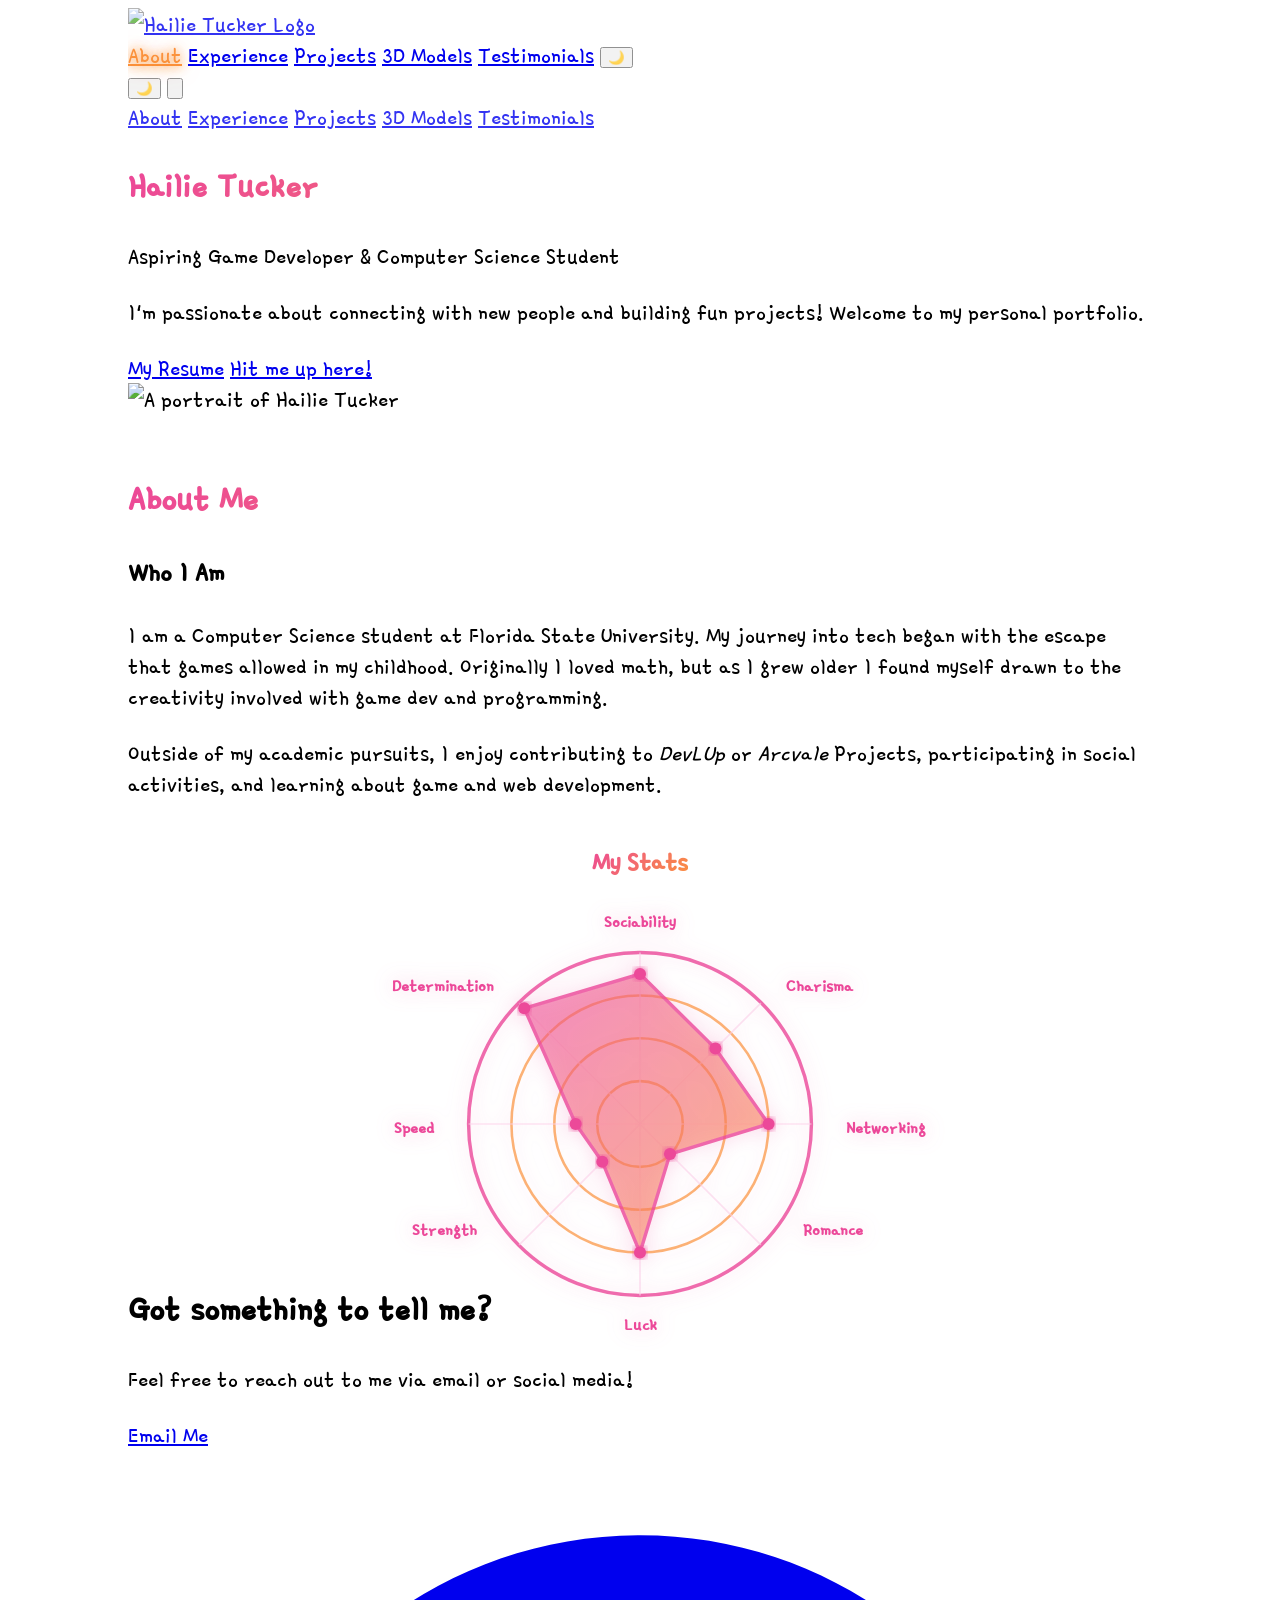
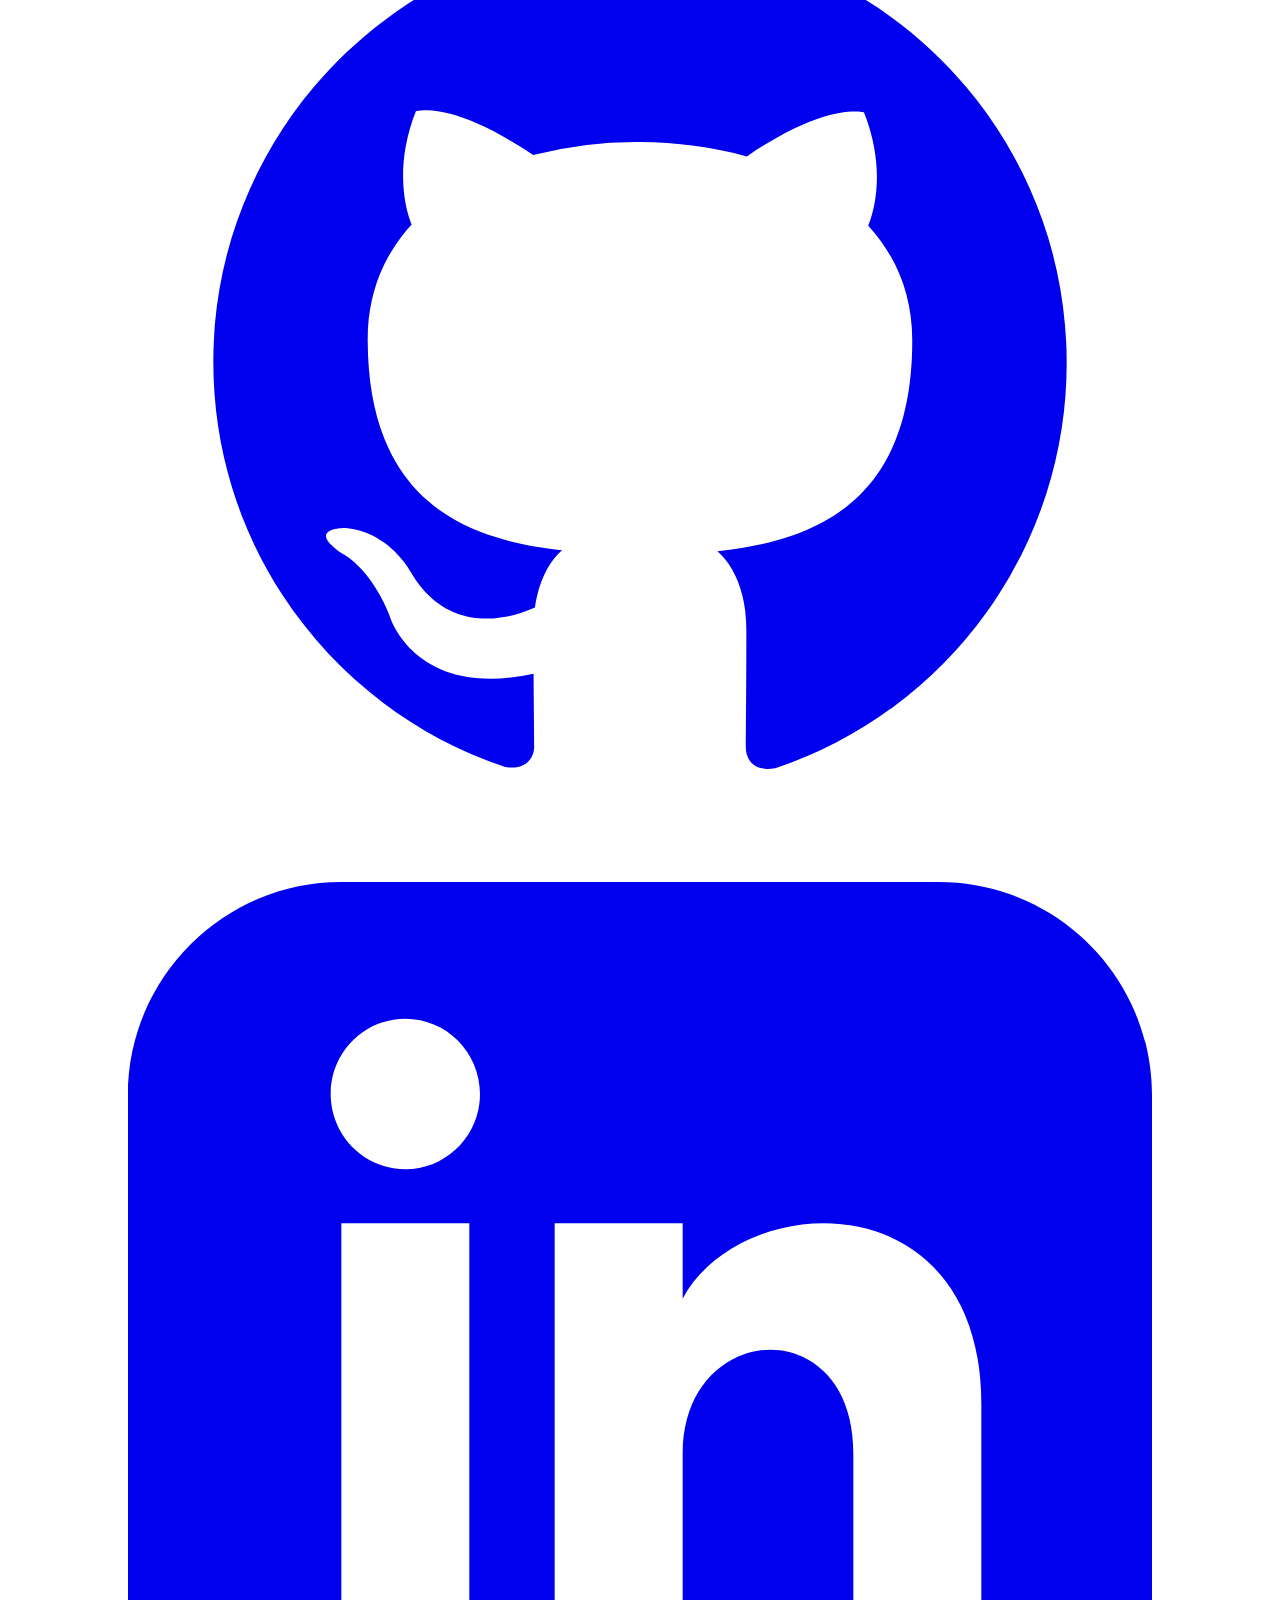
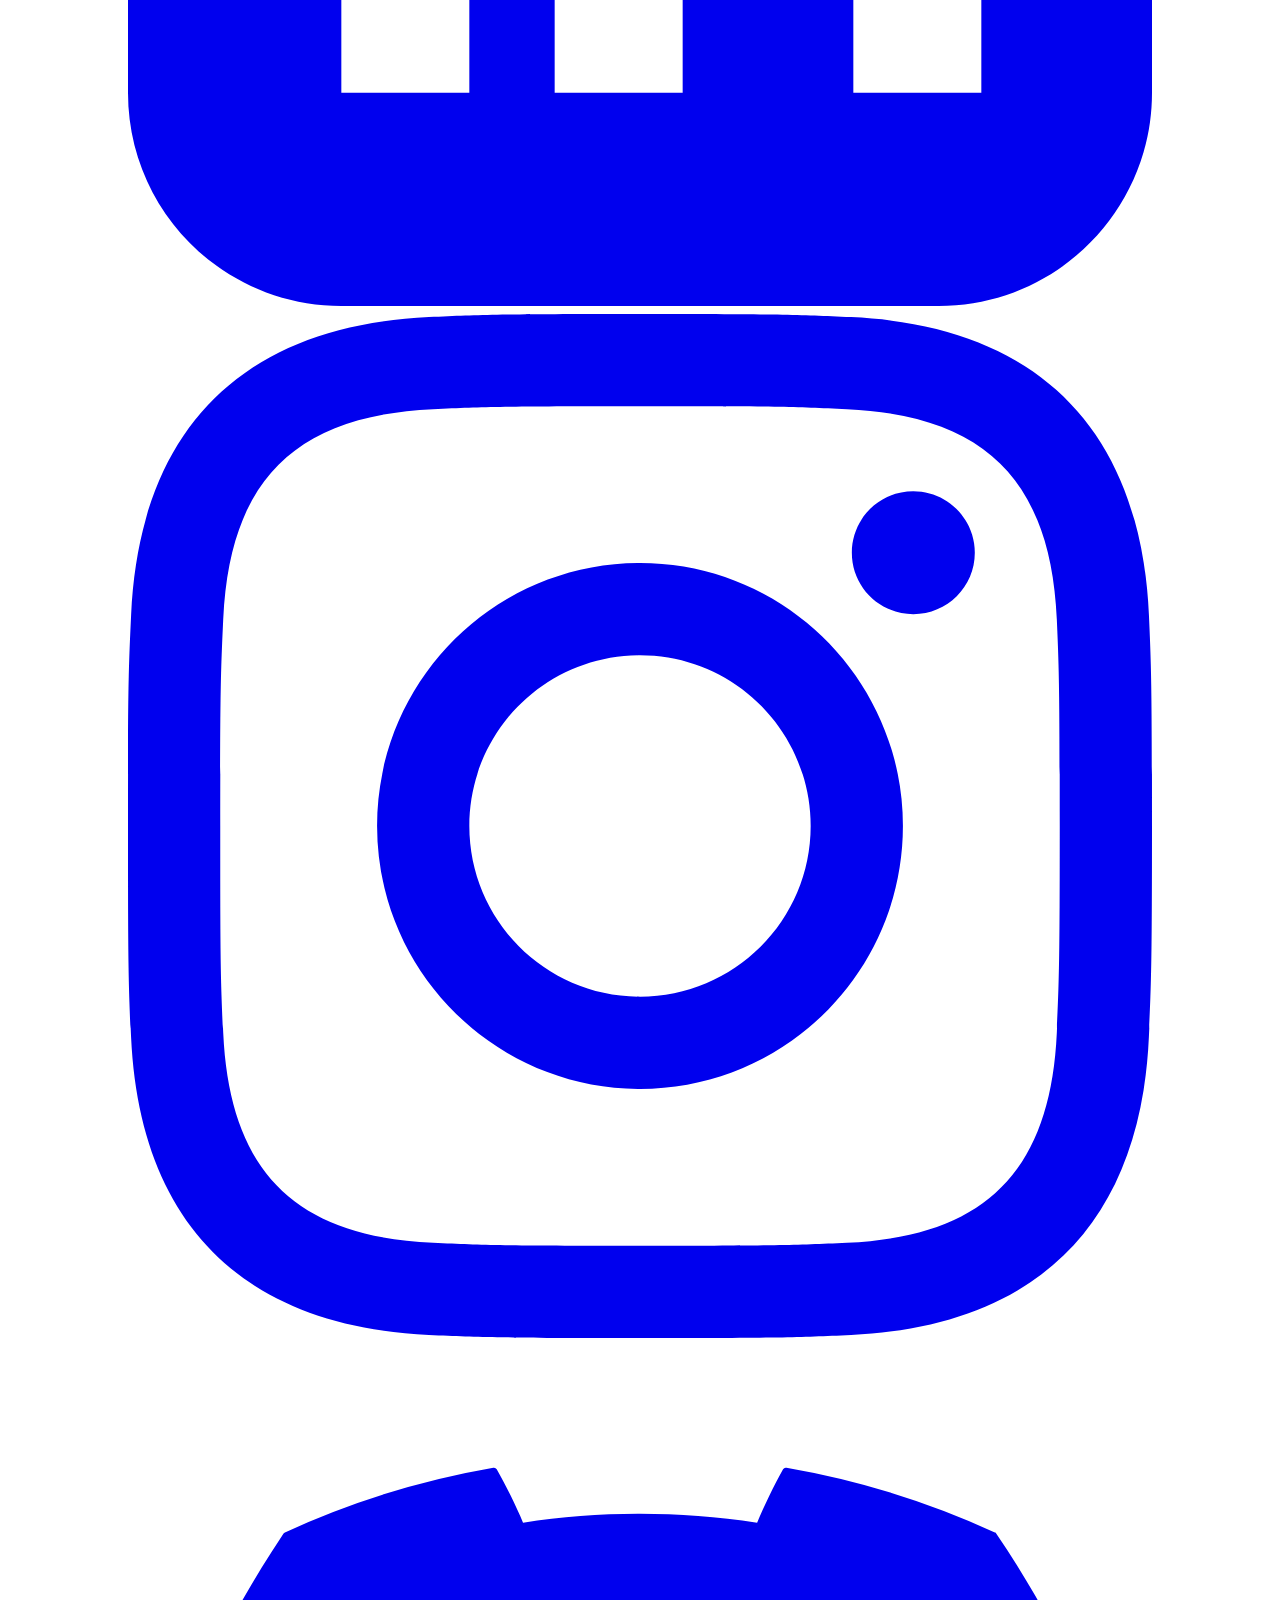
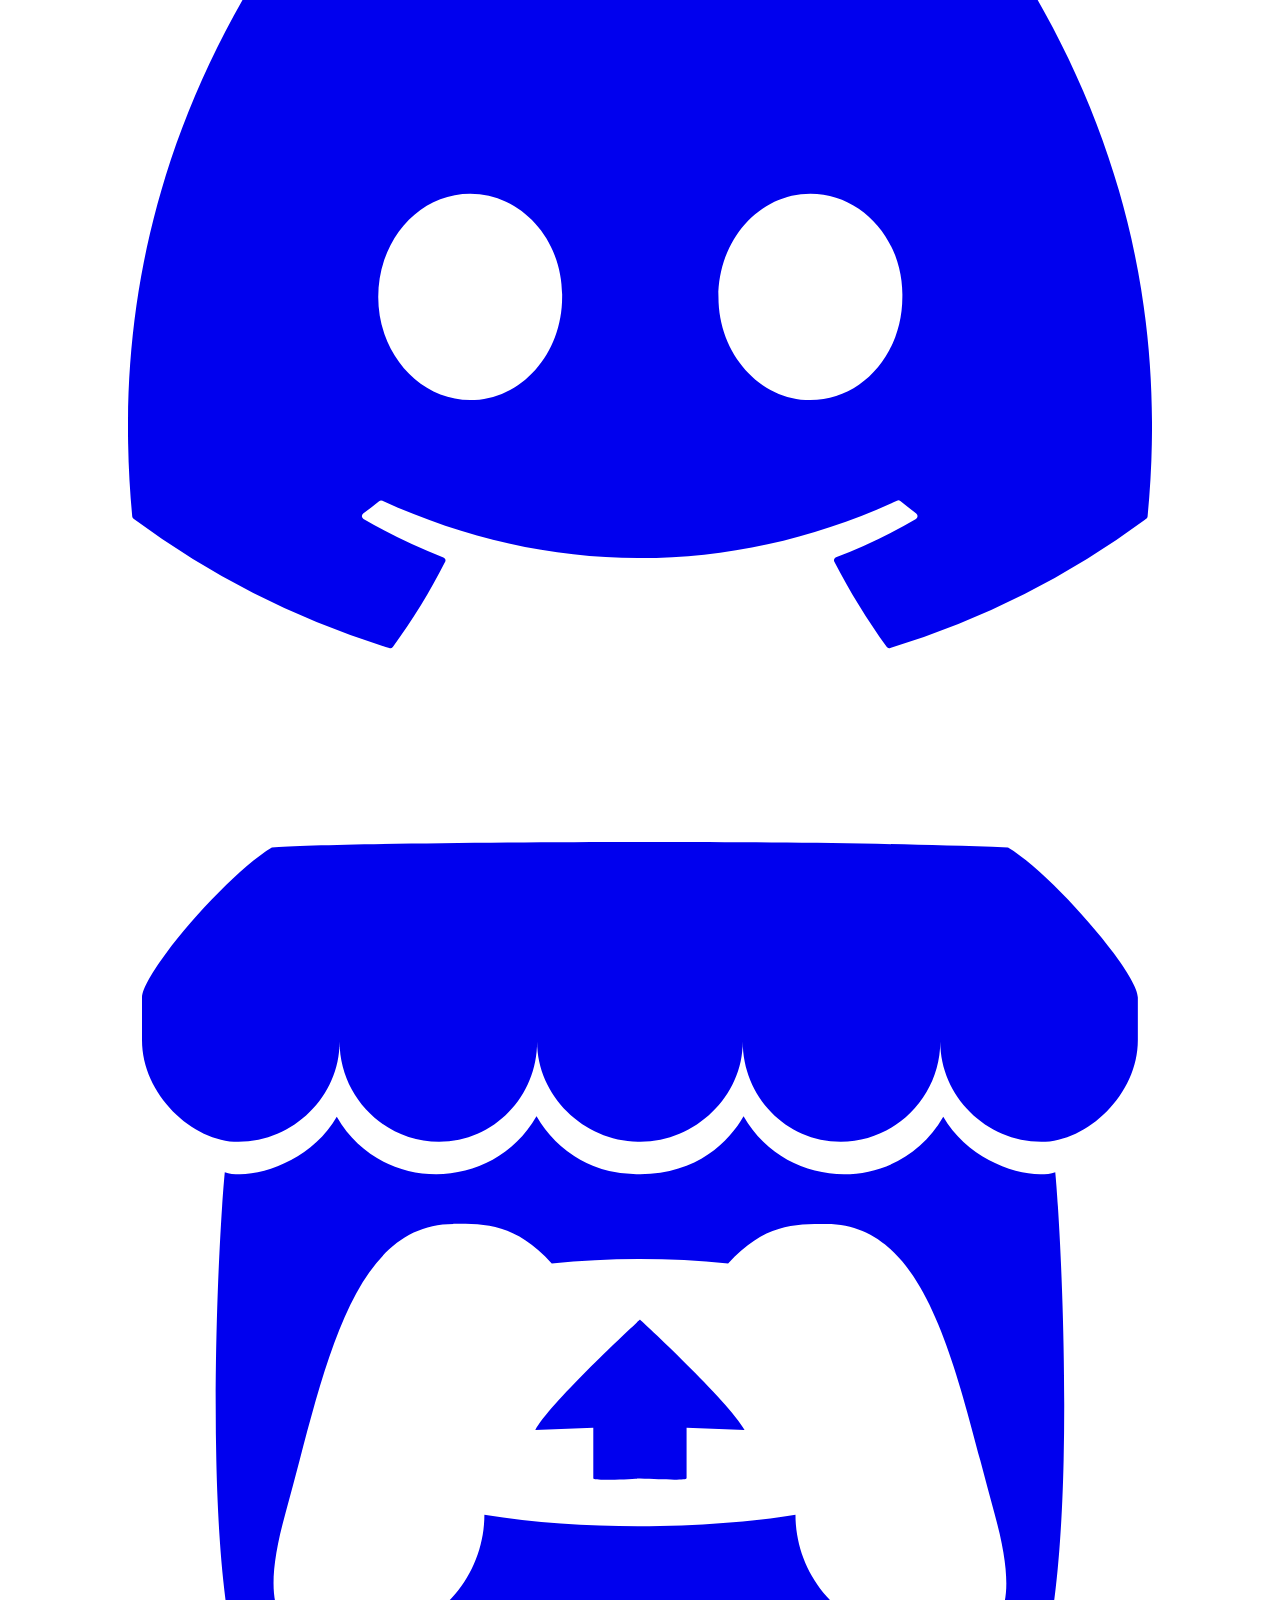
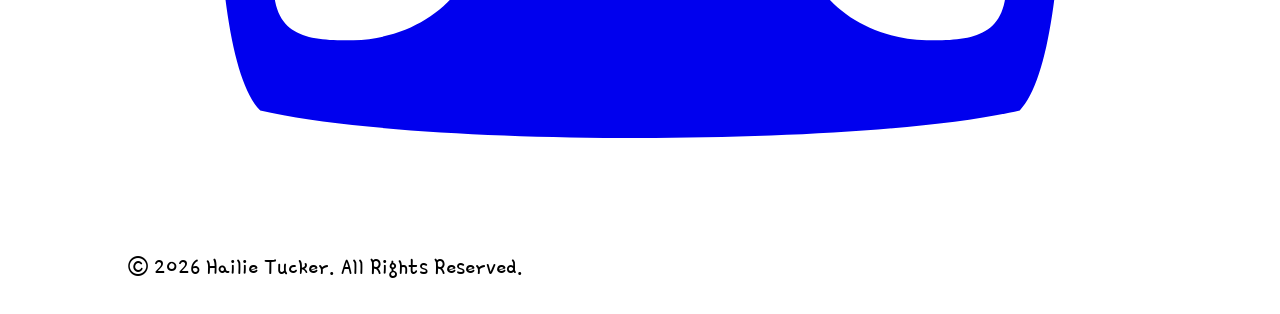
==== commit 81e38bef: "mobile view fixes, project slide fixes, general visual improvements" ====
--- a/index.html
+++ b/index.html
@@ -128,8 +128,9 @@
     <!-- Header & Navigation -->
     <header class="bg-white shadow-md sticky top-0 z-50">
         <nav class="container mx-auto px-6 py-2 flex justify-between items-center">
-
             <a href="index.html"> <img src="hailietucker.png" alt="Hailie Tucker Logo" class="h-14 w-auto"> </a>
+            
+            <!-- Desktop Navigation -->
             <div class="hidden md:flex space-x-8 items-center">
                 <a href="index.html" class="nav-link text-pink-400 hover:text-rose-700 transition duration-300">About</a>
                 <a href="Experience.html" class="nav-link text-pink-400 hover:text-rose-700 transition duration-300">Experience</a>
@@ -140,23 +141,27 @@
                     🌙
                 </button>
             </div>
-            <button id="mobile-menu-button" class="md:hidden flex items-center p-2">
-                <svg class="w-6 h-6" fill="none" stroke="currentColor" viewBox="0 0 24 24" xmlns="http://www.w3.org/2000/svg"><path stroke-linecap="round" stroke-linejoin="round" stroke-width="2" d="M4 6h16M4 12h16m-7 6h7"></path></svg>
-            </button>
+            
+            <!-- Mobile Navigation -->
+            <div class="md:hidden flex items-center gap-3">
+                <button id="dark-mode-toggle-mobile" class="p-2 rounded-full hover:bg-pink-100 transition text-2xl" aria-label="Toggle dark mode">
+                    🌙
+                </button>
+                <button id="mobile-menu-button" class="flex items-center p-2">
+                    <svg class="w-6 h-6" fill="none" stroke="currentColor" viewBox="0 0 24 24">
+                        <path stroke-linecap="round" stroke-linejoin="round" stroke-width="2" d="M4 6h16M4 12h16m-7 6h7"></path>
+                    </svg>
+                </button>
+            </div>
         </nav>
-        <!-- Mobile Menu -->
-        <div id="mobile-menu" class="hidden md:hidden bg-white border-t">
-            <a href="index.html" class="block py-3 px-6 text-sm hover:bg-gray-100 text-pink-400 font-bold">About</a>
-            <a href="Experience.html" class="block py-3 px-6 text-sm hover:bg-gray-100 text-pink-400">Experience</a>
-            <a href="Projects.html" class="block py-3 px-6 text-sm hover:bg-gray-100 text-pink-400">Projects</a>
-            <a href="3DModels.html" class="block py-3 px-6 text-sm hover:bg-gray-100 text-pink-400">3D Models</a>
-            <a href="Testimonials.html" class="block py-3 px-6 text-sm hover:bg-gray-100 text-pink-400">Testimonials</a>
-            <div class="py-3 px-6 border-t">
-                <button id="dark-mode-toggle-mobile" class="w-full text-left text-pink-400 hover:text-rose-700 transition duration-300 flex items-center gap-2" aria-label="Toggle dark mode">
-                    <span id="dark-mode-icon-mobile">🌙</span>
-                    <span>Dark Mode</span>
-                </button>
-            </div>
+        
+        <!-- Mobile Dropdown Menu -->
+        <div id="mobile-menu" class="hidden md:hidden bg-white border-t shadow-lg">
+            <a href="index.html" class="block py-4 px-6 text-lg hover:bg-pink-50 text-pink-600 font-bold border-b border-pink-100">About</a>
+            <a href="Experience.html" class="block py-4 px-6 text-lg hover:bg-pink-50 text-pink-600 border-b border-pink-100">Experience</a>
+            <a href="Projects.html" class="block py-4 px-6 text-lg hover:bg-pink-50 text-pink-600 border-b border-pink-100">Projects</a>
+            <a href="3DModels.html" class="block py-4 px-6 text-lg hover:bg-pink-50 text-pink-600 border-b border-pink-100">3D Models</a>
+            <a href="Testimonials.html" class="block py-4 px-6 text-lg hover:bg-pink-50 text-pink-600">Testimonials</a>
         </div>
     </header>
 
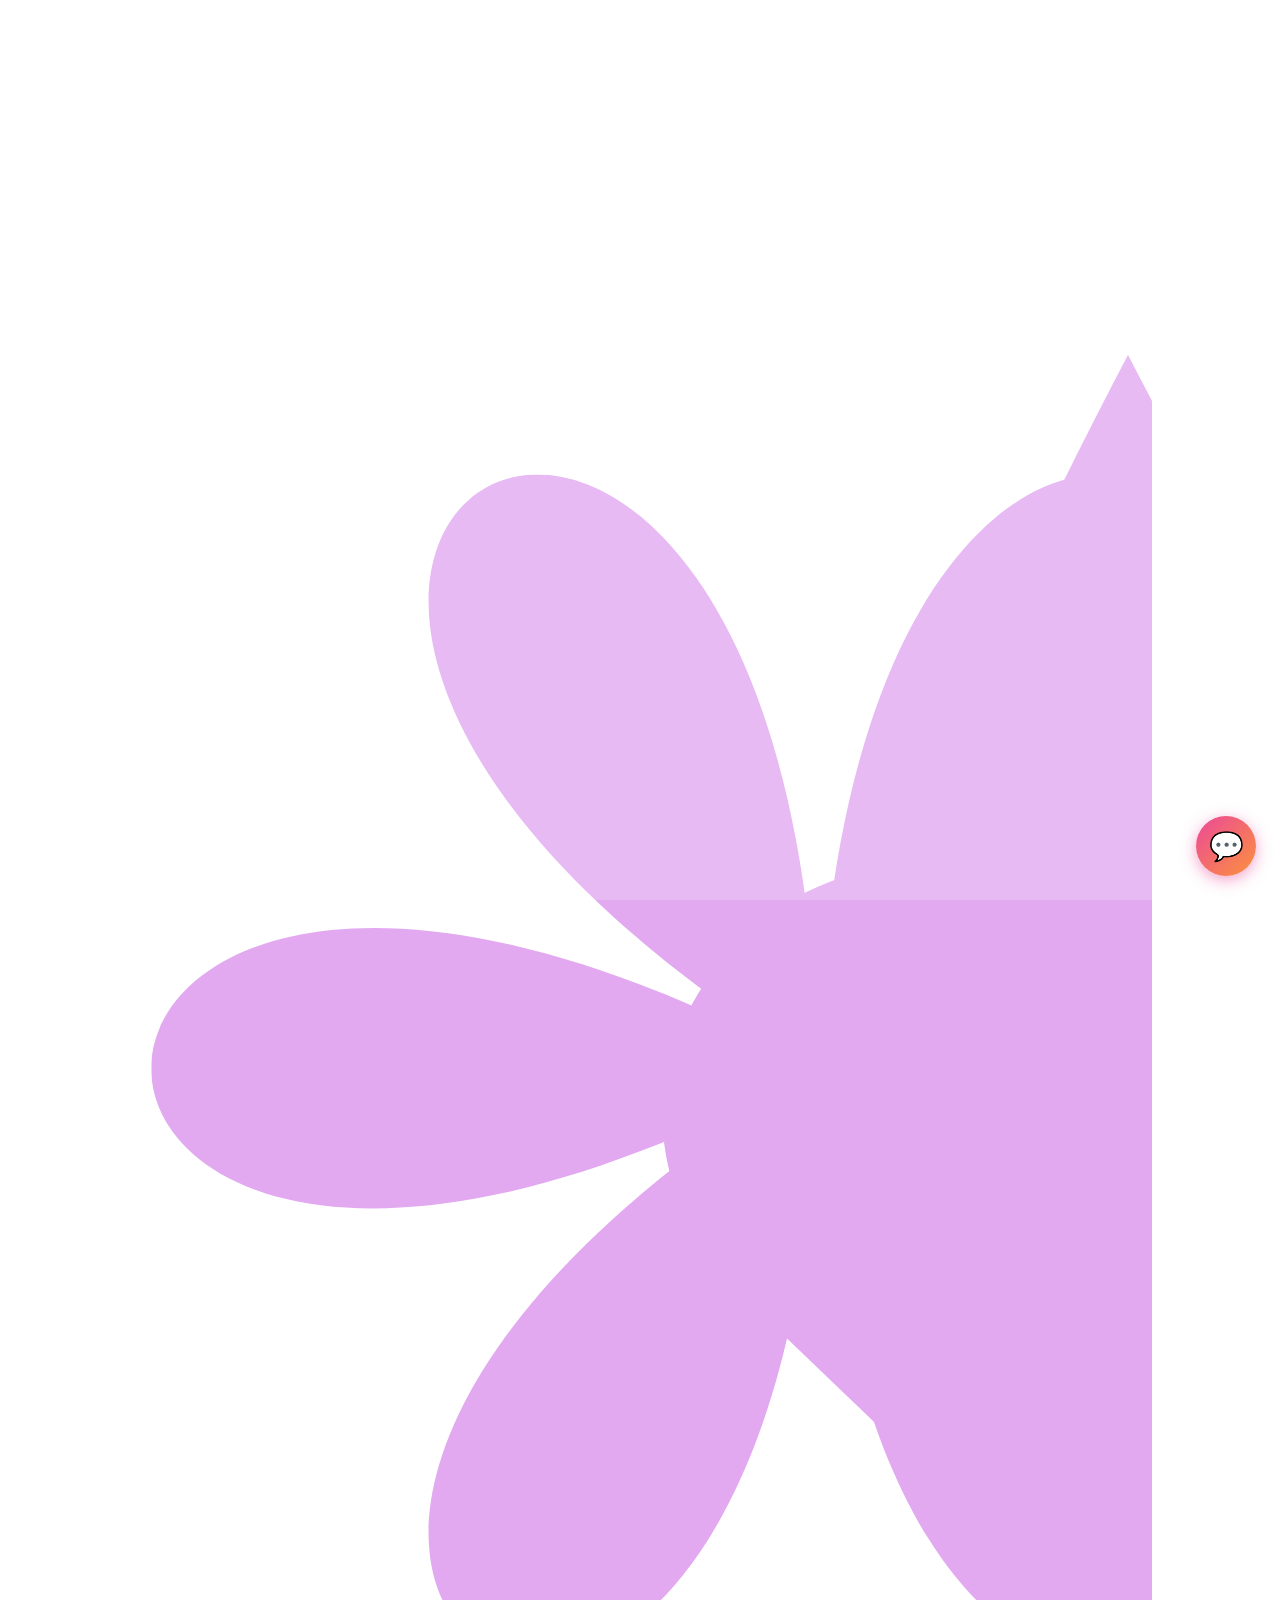
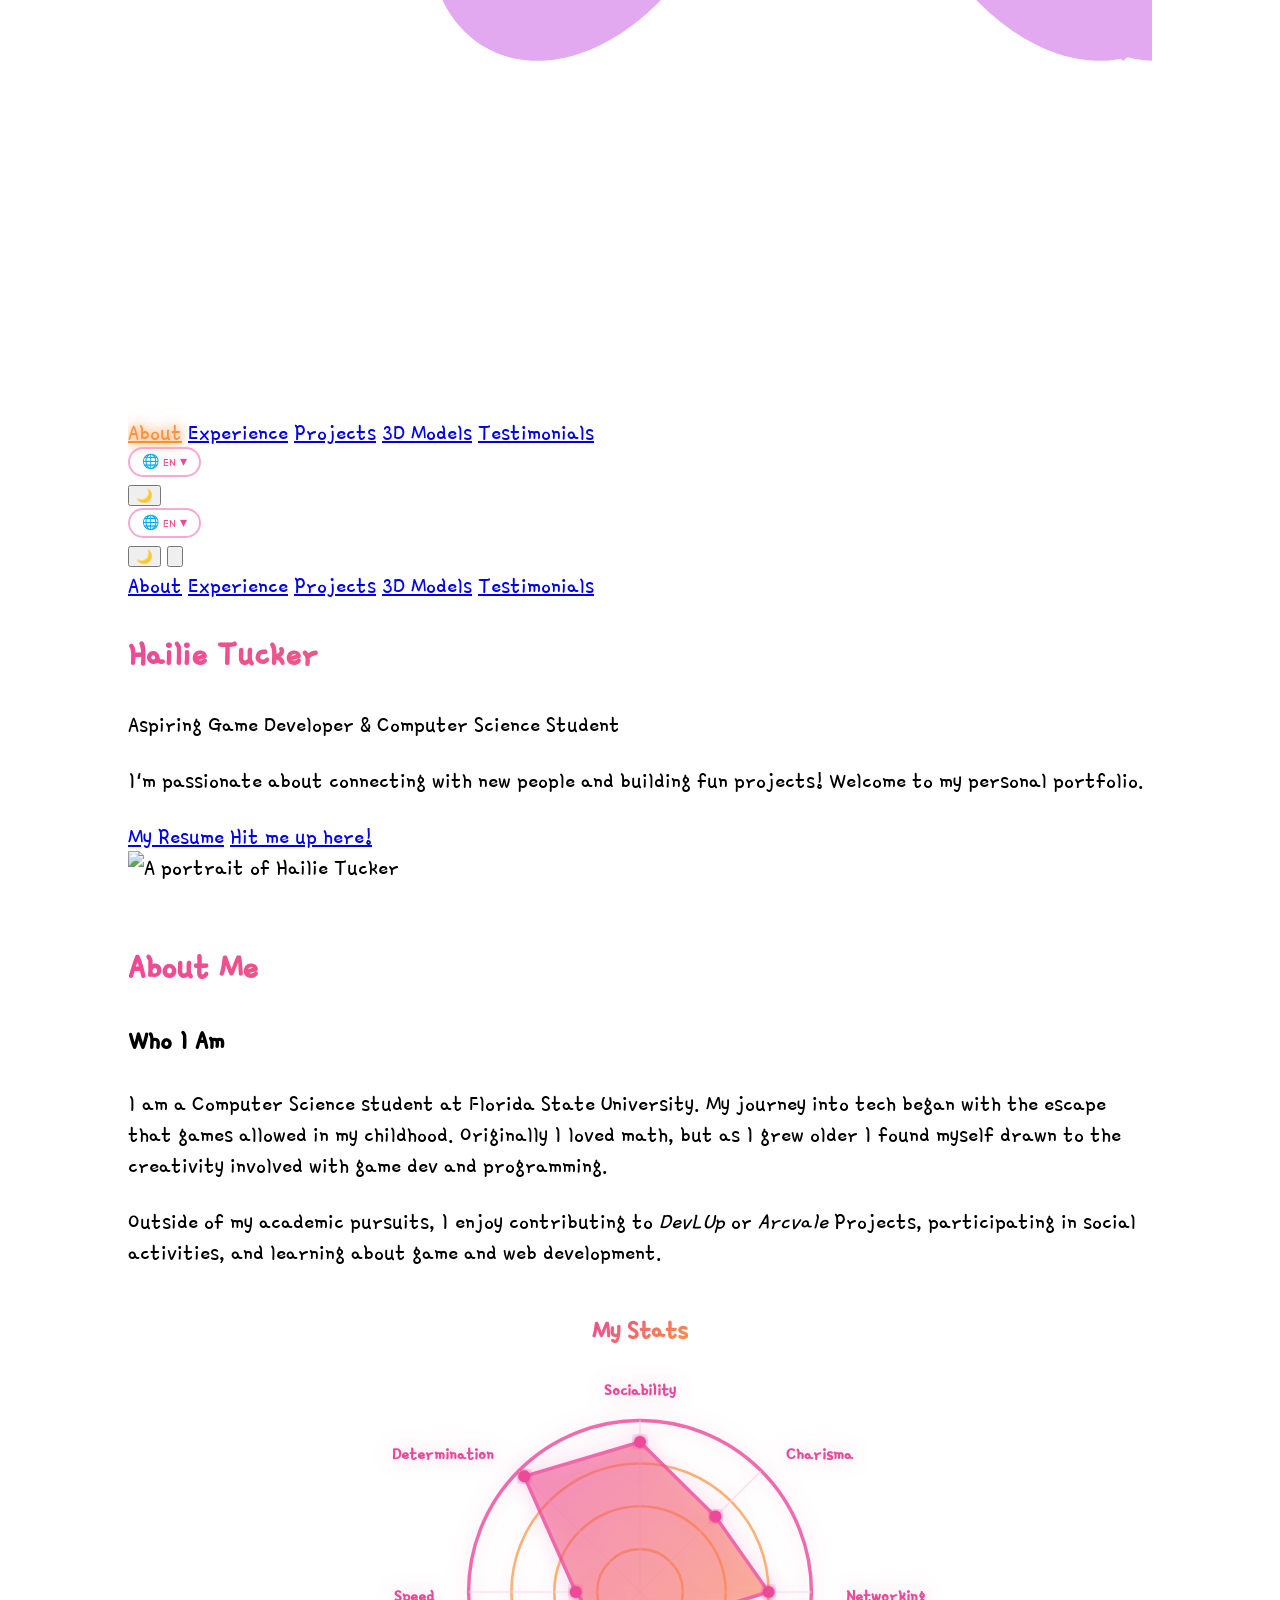
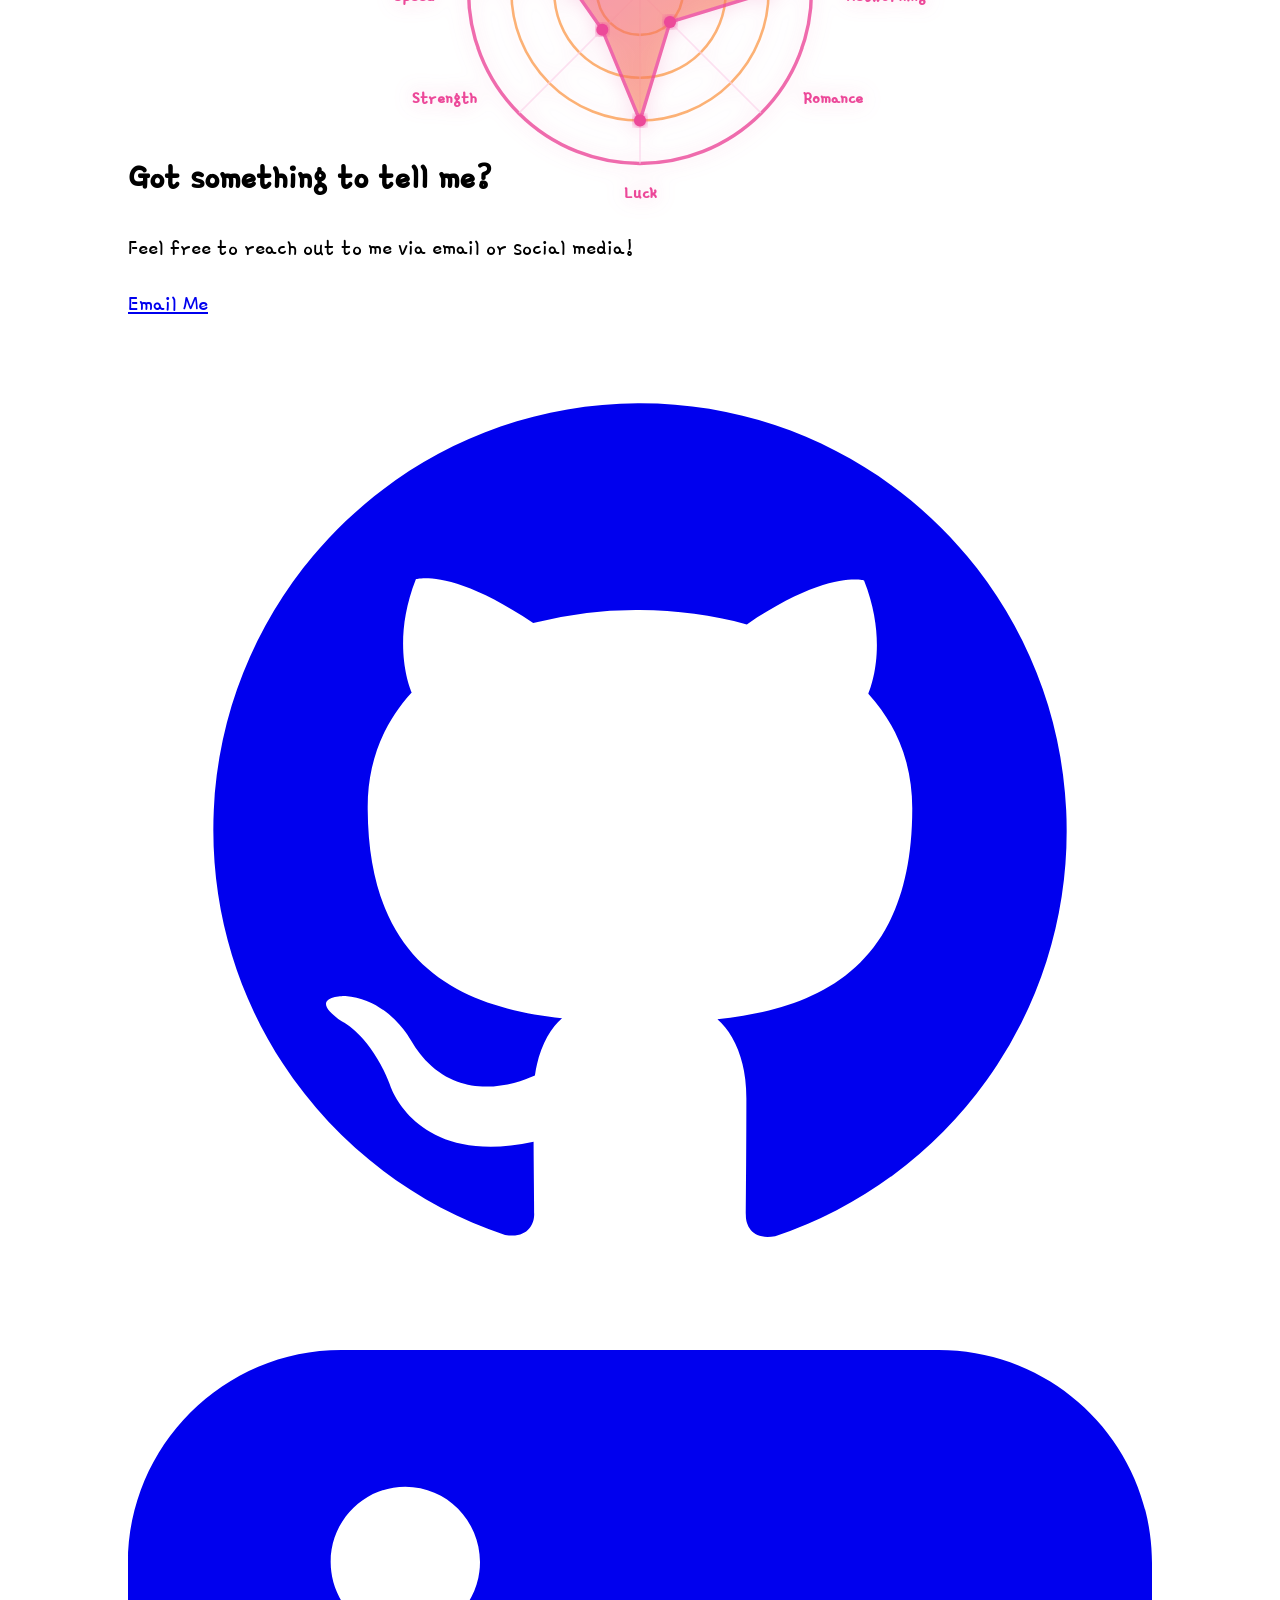
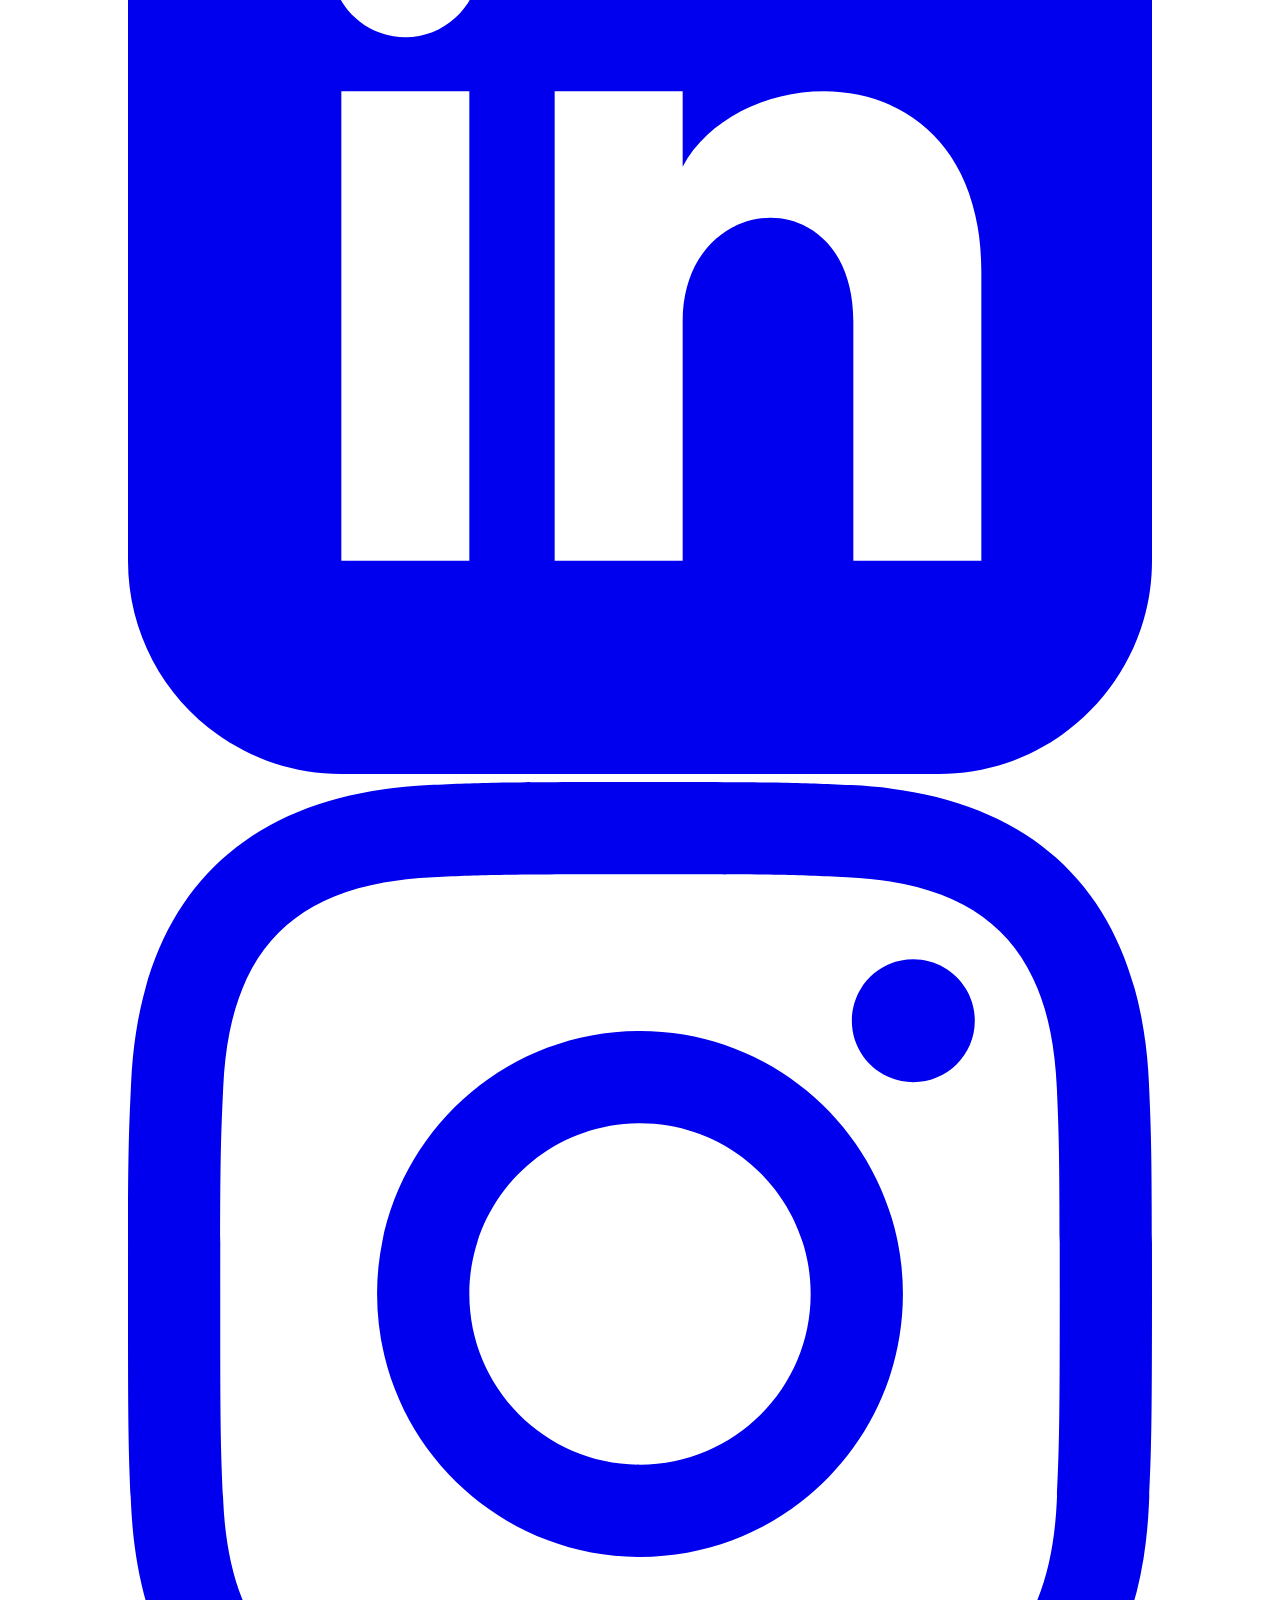
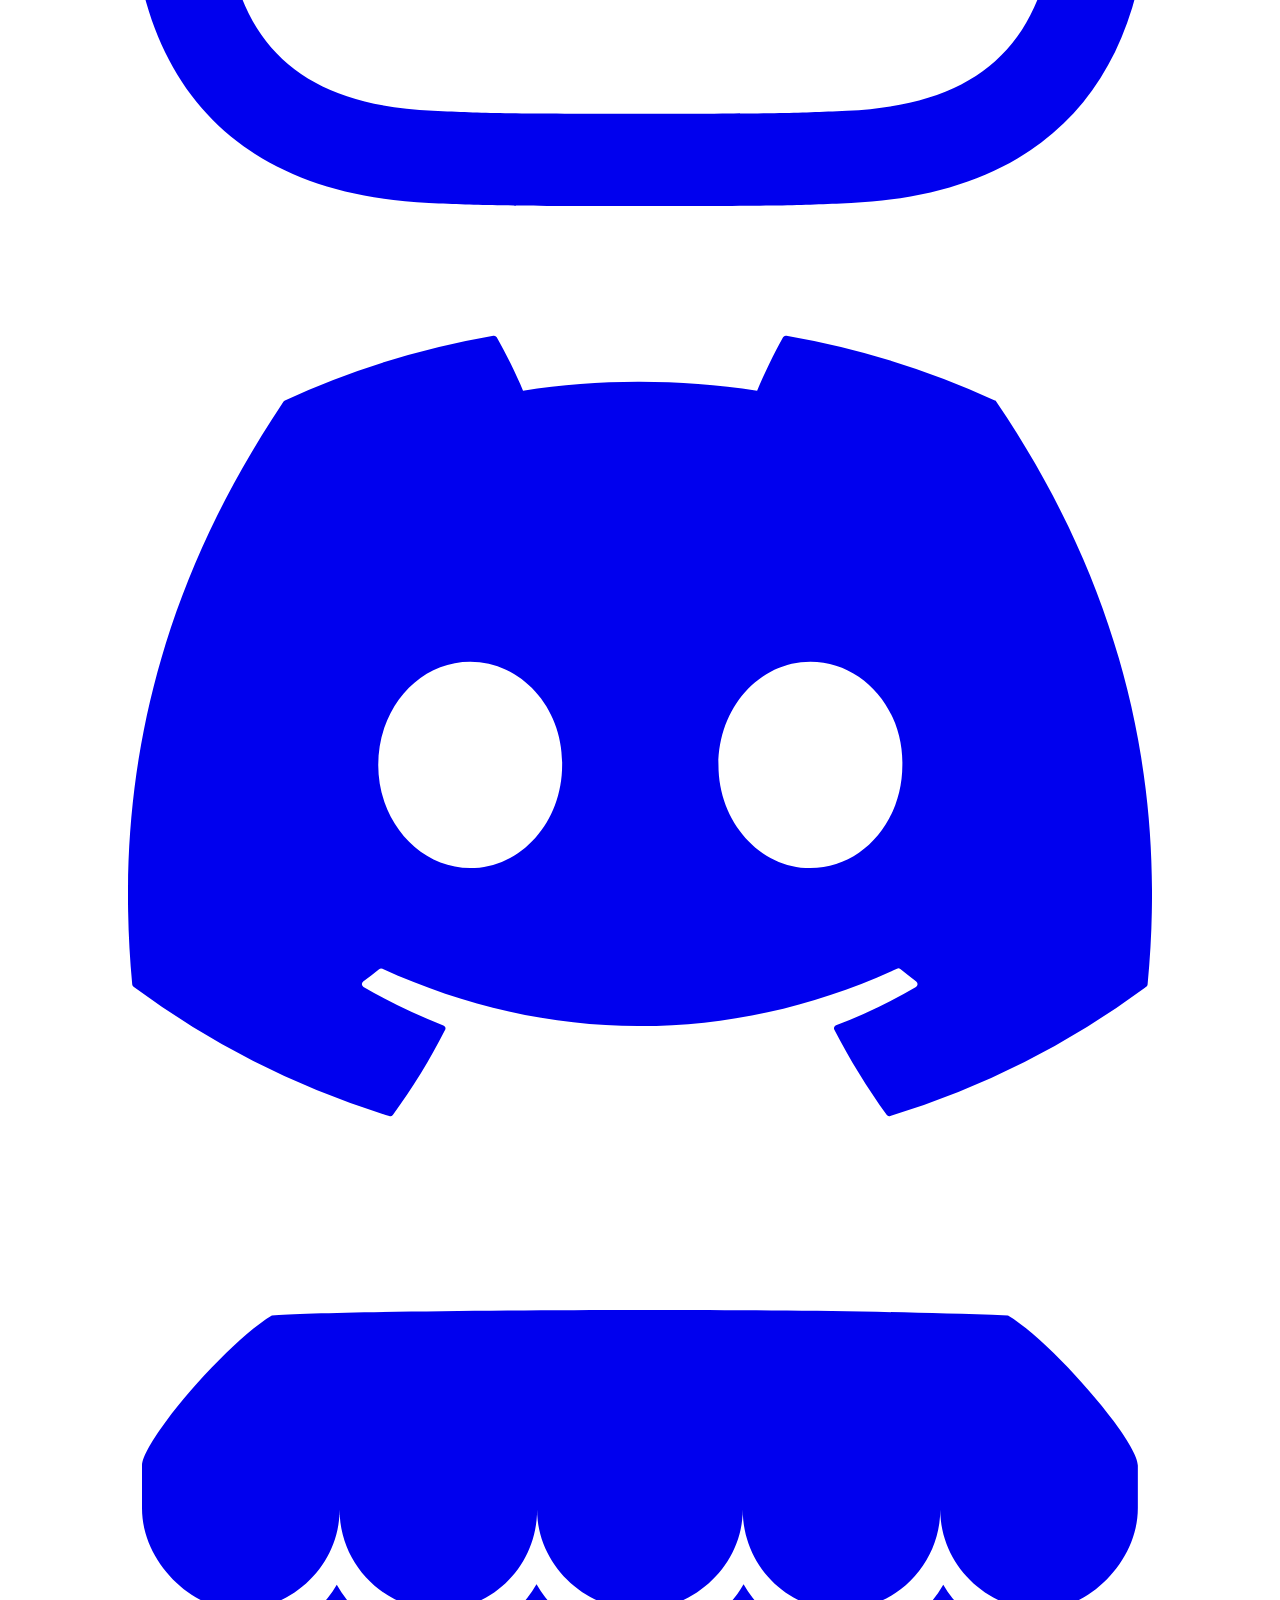
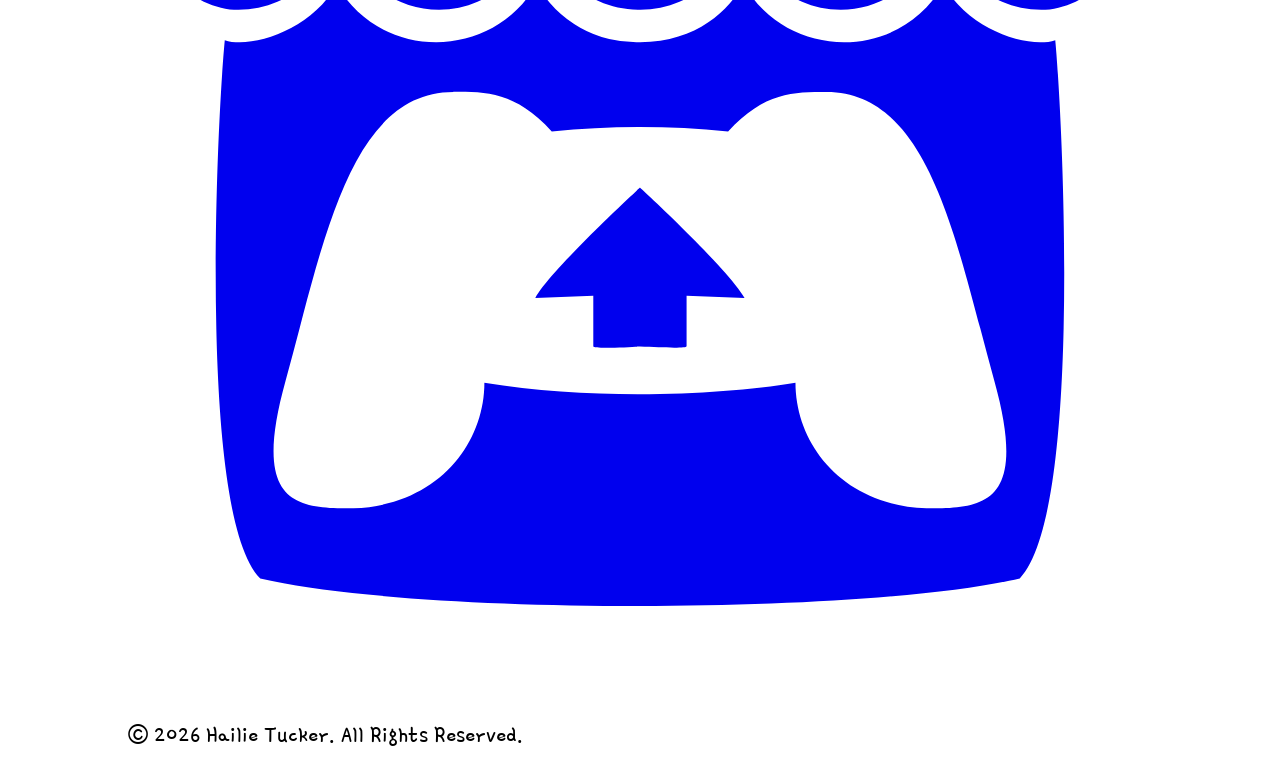
==== commit 593962c2: "added some meta stuff for more google visibility" ====
--- a/index.html
+++ b/index.html
@@ -3,6 +3,10 @@
 <head>
     <meta charset="UTF-8">
     <meta name="viewport" content="width=device-width, initial-scale=1.0">
+    <meta property="og:site_name" content="Hailie Tucker">
+    <meta property="og:title" content="Hailie Tucker">
+    <meta property="og:url" content="https://hailietucker.com">
+    <meta property="og:description" content="Welcome to my student portfolio! I'm a passionate web developer and designer.">    
     <title>Hailie Tucker - Student Portfolio</title>
     <script src="https://cdn.tailwindcss.com"></script>
     <link href="https://fonts.googleapis.com/css2?family=Gamja+Flower&display=swap" rel="stylesheet">
@@ -33,97 +37,65 @@
             min-width: fit-content;
         }
     </style>
+    <script type="application/ld+json">
+{
+  "@context": "https://schema.org",
+  "@graph": [
+    {
+      "@type": "WebSite",
+      "@id": "https://hailietucker.com",
+      "url": "https://hailietucker.com",
+      "name": "Hailie Tucker"
+    },
+    {
+      "@type": "Person",
+      "@id": "https://hailietucker.com#person",
+      "name": "Hailie Tucker",
+      "url": "https://hailietucker.com",
+      "sameAs": [
+        "https://www.linkedin.com/in/hailie-tucker-b56725300/",
+        "https://www.instagram.com/hailiethehuman/",
+        "https://github.com/HailieT",
+        "https://hailiet.itch.io/",
+        "https://www.youtube.com/@HailieTucker"
+      ]
+    }
+  ]
+}
+</script>
 </head>
 <body class="text-pink-800">
-
-    <video autoplay muted loop playsinline id="bg-video"
+    <!-- Skip to main content link for screen readers -->
+    <a href="#main-content" class="skip-link">Skip to main content</a>
+
+    <video autoplay muted loop playsinline id="bg-video" aria-hidden="true"
            style="position: fixed; top: 0; left: 0; width: 100%; height: 100%; object-fit: cover; z-index: -1;">
         <source src="Pink_Blue_Background.mp4" type="video/mp4">
     </video>
 
     <!-- Mobile menu overlay -->
-    <div id="mobile-menu-overlay"></div>
+    <div id="mobile-menu-overlay" aria-hidden="true"></div>
 
     <!-- Scroll to top button -->
-    <div id="scroll-to-top" aria-label="Scroll to top">
-        <svg class="w-6 h-6" fill="none" stroke="currentColor" viewBox="0 0 24 24">
+    <button id="scroll-to-top" aria-label="Scroll to top">
+        <svg class="w-6 h-6" fill="none" stroke="currentColor" viewBox="0 0 24 24" aria-hidden="true">
             <path stroke-linecap="round" stroke-linejoin="round" stroke-width="2" d="M5 10l7-7m0 0l7 7m-7-7v18"></path>
         </svg>
+    </button>
+
+    <!-- Floating Hearts -->
+    <div class="hearts-container" aria-hidden="true">
+        <div class="heart"><svg viewBox="0 0 32 29.6" aria-hidden="true"><path d="M23.6,0c-3.4,0-6.3,2.7-7.6,5.6C14.7,2.7,11.8,0,8.4,0C3.8,0,0,3.8,0,8.4c0,9.4,9.5,11.9,16,21.2c6.1-9.3,16-12.1,16-21.2C32,3.8,28.2,0,23.6,0z"/></svg></div>
+        <div class="heart"><svg viewBox="0 0 32 29.6" aria-hidden="true"><path d="M23.6,0c-3.4,0-6.3,2.7-7.6,5.6C14.7,2.7,11.8,0,8.4,0C3.8,0,0,3.8,0,8.4c0,9.4,9.5,11.9,16,21.2c6.1-9.3,16-12.1,16-21.2C32,3.8,28.2,0,23.6,0z"/></svg></div>
+        <div class="heart"><svg viewBox="0 0 32 29.6" aria-hidden="true"><path d="M23.6,0c-3.4,0-6.3,2.7-7.6,5.6C14.7,2.7,11.8,0,8.4,0C3.8,0,0,3.8,0,8.4c0,9.4,9.5,11.9,16,21.2c6.1-9.3,16-12.1,16-21.2C32,3.8,28.2,0,23.6,0z"/></svg></div>
+        <div class="heart"><svg viewBox="0 0 32 29.6" aria-hidden="true"><path d="M23.6,0c-3.4,0-6.3,2.7-7.6,5.6C14.7,2.7,11.8,0,8.4,0C3.8,0,0,3.8,0,8.4c0,9.4,9.5,11.9,16,21.2c6.1-9.3,16-12.1,16-21.2C32,3.8,28.2,0,23.6,0z"/></svg></div>
+        <div class="heart"><svg viewBox="0 0 32 29.6" aria-hidden="true"><path d="M23.6,0c-3.4,0-6.3,2.7-7.6,5.6C14.7,2.7,11.8,0,8.4,0C3.8,0,0,3.8,0,8.4c0,9.4,9.5,11.9,16,21.2c6.1-9.3,16-12.1,16-21.2C32,3.8,28.2,0,23.6,0z"/></svg></div>
+        <div class="heart"><svg viewBox="0 0 32 29.6" aria-hidden="true"><path d="M23.6,0c-3.4,0-6.3,2.7-7.6,5.6C14.7,2.7,11.8,0,8.4,0C3.8,0,0,3.8,0,8.4c0,9.4,9.5,11.9,16,21.2c6.1-9.3,16-12.1,16-21.2C32,3.8,28.2,0,23.6,0z"/></svg></div>
+        <div class="heart"><svg viewBox="0 0 32 29.6" aria-hidden="true"><path d="M23.6,0c-3.4,0-6.3,2.7-7.6,5.6C14.7,2.7,11.8,0,8.4,0C3.8,0,0,3.8,0,8.4c0,9.4,9.5,11.9,16,21.2c6.1-9.3,16-12.1,16-21.2C32,3.8,28.2,0,23.6,0z"/></svg></div>
+        <div class="heart"><svg viewBox="0 0 32 29.6" aria-hidden="true"><path d="M23.6,0c-3.4,0-6.3,2.7-7.6,5.6C14.7,2.7,11.8,0,8.4,0C3.8,0,0,3.8,0,8.4c0,9.4,9.5,11.9,16,21.2c6.1-9.3,16-12.1,16-21.2C32,3.8,28.2,0,23.6,0z"/></svg></div>
+        <div class="heart"><svg viewBox="0 0 32 29.6" aria-hidden="true"><path d="M23.6,0c-3.4,0-6.3,2.7-7.6,5.6C14.7,2.7,11.8,0,8.4,0C3.8,0,0,3.8,0,8.4c0,9.4,9.5,11.9,16,21.2c6.1-9.3,16-12.1,16-21.2C32,3.8,28.2,0,23.6,0z"/></svg></div>
+        <div class="heart"><svg viewBox="0 0 32 29.6" aria-hidden="true"><path d="M23.6,0c-3.4,0-6.3,2.7-7.6,5.6C14.7,2.7,11.8,0,8.4,0C3.8,0,0,3.8,0,8.4c0,9.4,9.5,11.9,16,21.2c6.1-9.3,16-12.1,16-21.2C32,3.8,28.2,0,23.6,0z"/></svg></div>
     </div>
-
-    <!-- Floating Hearts -->
-    <div class="hearts-container">
-        <div class="heart"><svg viewBox="0 0 32 29.6"><path d="M23.6,0c-3.4,0-6.3,2.7-7.6,5.6C14.7,2.7,11.8,0,8.4,0C3.8,0,0,3.8,0,8.4c0,9.4,9.5,11.9,16,21.2c6.1-9.3,16-12.1,16-21.2C32,3.8,28.2,0,23.6,0z"/></svg></div>
-        <div class="heart"><svg viewBox="0 0 32 29.6"><path d="M23.6,0c-3.4,0-6.3,2.7-7.6,5.6C14.7,2.7,11.8,0,8.4,0C3.8,0,0,3.8,0,8.4c0,9.4,9.5,11.9,16,21.2c6.1-9.3,16-12.1,16-21.2C32,3.8,28.2,0,23.6,0z"/></svg></div>
-        <div class="heart"><svg viewBox="0 0 32 29.6"><path d="M23.6,0c-3.4,0-6.3,2.7-7.6,5.6C14.7,2.7,11.8,0,8.4,0C3.8,0,0,3.8,0,8.4c0,9.4,9.5,11.9,16,21.2c6.1-9.3,16-12.1,16-21.2C32,3.8,28.2,0,23.6,0z"/></svg></div>
-        <div class="heart"><svg viewBox="0 0 32 29.6"><path d="M23.6,0c-3.4,0-6.3,2.7-7.6,5.6C14.7,2.7,11.8,0,8.4,0C3.8,0,0,3.8,0,8.4c0,9.4,9.5,11.9,16,21.2c6.1-9.3,16-12.1,16-21.2C32,3.8,28.2,0,23.6,0z"/></svg></div>
-        <div class="heart"><svg viewBox="0 0 32 29.6"><path d="M23.6,0c-3.4,0-6.3,2.7-7.6,5.6C14.7,2.7,11.8,0,8.4,0C3.8,0,0,3.8,0,8.4c0,9.4,9.5,11.9,16,21.2c6.1-9.3,16-12.1,16-21.2C32,3.8,28.2,0,23.6,0z"/></svg></div>
-        <div class="heart"><svg viewBox="0 0 32 29.6"><path d="M23.6,0c-3.4,0-6.3,2.7-7.6,5.6C14.7,2.7,11.8,0,8.4,0C3.8,0,0,3.8,0,8.4c0,9.4,9.5,11.9,16,21.2c6.1-9.3,16-12.1,16-21.2C32,3.8,28.2,0,23.6,0z"/></svg></div>
-        <div class="heart"><svg viewBox="0 0 32 29.6"><path d="M23.6,0c-3.4,0-6.3,2.7-7.6,5.6C14.7,2.7,11.8,0,8.4,0C3.8,0,0,3.8,0,8.4c0,9.4,9.5,11.9,16,21.2c6.1-9.3,16-12.1,16-21.2C32,3.8,28.2,0,23.6,0z"/></svg></div>
-        <div class="heart"><svg viewBox="0 0 32 29.6"><path d="M23.6,0c-3.4,0-6.3,2.7-7.6,5.6C14.7,2.7,11.8,0,8.4,0C3.8,0,0,3.8,0,8.4c0,9.4,9.5,11.9,16,21.2c6.1-9.3,16-12.1,16-21.2C32,3.8,28.2,0,23.6,0z"/></svg></div>
-        <div class="heart"><svg viewBox="0 0 32 29.6"><path d="M23.6,0c-3.4,0-6.3,2.7-7.6,5.6C14.7,2.7,11.8,0,8.4,0C3.8,0,0,3.8,0,8.4c0,9.4,9.5,11.9,16,21.2c6.1-9.3,16-12.1,16-21.2C32,3.8,28.2,0,23.6,0z"/></svg></div>
-        <div class="heart"><svg viewBox="0 0 32 29.6"><path d="M23.6,0c-3.4,0-6.3,2.7-7.6,5.6C14.7,2.7,11.8,0,8.4,0C3.8,0,0,3.8,0,8.4c0,9.4,9.5,11.9,16,21.2c6.1-9.3,16-12.1,16-21.2C32,3.8,28.2,0,23.6,0z"/></svg></div>
-    </div>
-
-        </svg>
-    </div>
-
-    <!-- Floating Hearts -->
-    <div class="hearts-container">
-        <div class="heart">
-            <svg viewBox="0 0 32 29.6">
-                <path d="M23.6,0c-3.4,0-6.3,2.7-7.6,5.6C14.7,2.7,11.8,0,8.4,0C3.8,0,0,3.8,0,8.4c0,9.4,9.5,11.9,16,21.2c6.1-9.3,16-12.1,16-21.2C32,3.8,28.2,0,23.6,0z" />
-            </svg>
-        </div>
-        <div class="heart">
-            <svg viewBox="0 0 32 29.6">
-                <path d="M23.6,0c-3.4,0-6.3,2.7-7.6,5.6C14.7,2.7,11.8,0,8.4,0C3.8,0,0,3.8,0,8.4c0,9.4,9.5,11.9,16,21.2c6.1-9.3,16-12.1,16-21.2C32,3.8,28.2,0,23.6,0z" />
-            </svg>
-        </div>
-        <div class="heart">
-            <svg viewBox="0 0 32 29.6">
-                <path d="M23.6,0c-3.4,0-6.3,2.7-7.6,5.6C14.7,2.7,11.8,0,8.4,0C3.8,0,0,3.8,0,8.4c0,9.4,9.5,11.9,16,21.2c6.1-9.3,16-12.1,16-21.2C32,3.8,28.2,0,23.6,0z" />
-            </svg>
-        </div>
-        <div class="heart">
-            <svg viewBox="0 0 32 29.6">
-                <path d="M23.6,0c-3.4,0-6.3,2.7-7.6,5.6C14.7,2.7,11.8,0,8.4,0C3.8,0,0,3.8,0,8.4c0,9.4,9.5,11.9,16,21.2c6.1-9.3,16-12.1,16-21.2C32,3.8,28.2,0,23.6,0z" />
-            </svg>
-        </div>
-        <div class="heart">
-            <svg viewBox="0 0 32 29.6">
-                <path d="M23.6,0c-3.4,0-6.3,2.7-7.6,5.6C14.7,2.7,11.8,0,8.4,0C3.8,0,0,3.8,0,8.4c0,9.4,9.5,11.9,16,21.2c6.1-9.3,16-12.1,16-21.2C32,3.8,28.2,0,23.6,0z" />
-            </svg>
-        </div>
-        <div class="heart">
-            <svg viewBox="0 0 32 29.6">
-                <path d="M23.6,0c-3.4,0-6.3,2.7-7.6,5.6C14.7,2.7,11.8,0,8.4,0C3.8,0,0,3.8,0,8.4c0,9.4,9.5,11.9,16,21.2c6.1-9.3,16-12.1,16-21.2C32,3.8,28.2,0,23.6,0z" />
-            </svg>
-        </div>
-        <div class="heart">
-            <svg viewBox="0 0 32 29.6">
-                <path d="M23.6,0c-3.4,0-6.3,2.7-7.6,5.6C14.7,2.7,11.8,0,8.4,0C3.8,0,0,3.8,0,8.4c0,9.4,9.5,11.9,16,21.2c6.1-9.3,16-12.1,16-21.2C32,3.8,28.2,0,23.6,0z" />
-            </svg>
-        </div>
-        <div class="heart">
-            <svg viewBox="0 0 32 29.6">
-                <path d="M23.6,0c-3.4,0-6.3,2.7-7.6,5.6C14.7,2.7,11.8,0,8.4,0C3.8,0,0,3.8,0,8.4c0,9.4,9.5,11.9,16,21.2c6.1-9.3,16-12.1,16-21.2C32,3.8,28.2,0,23.6,0z" />
-            </svg>
-        </div>
-        <div class="heart">
-            <svg viewBox="0 0 32 29.6">
-                <path d="M23.6,0c-3.4,0-6.3,2.7-7.6,5.6C14.7,2.7,11.8,0,8.4,0C3.8,0,0,3.8,0,8.4c0,9.4,9.5,11.9,16,21.2c6.1-9.3,16-12.1,16-21.2C32,3.8,28.2,0,23.6,0z" />
-            </svg>
-        </div>
-        <div class="heart">
-            <svg viewBox="0 0 32 29.6">
-                <path d="M23.6,0c-3.4,0-6.3,2.7-7.6,5.6C14.7,2.7,11.8,0,8.4,0C3.8,0,0,3.8,0,8.4c0,9.4,9.5,11.9,16,21.2c6.1-9.3,16-12.1,16-21.2C32,3.8,28.2,0,23.6,0z" />
-            </svg>
-        </div>
-        
-    </div>
-
-
 
     <!-- Header & Navigation -->
     <header class="bg-white shadow-md sticky top-0 z-50">
@@ -147,8 +119,8 @@
                 <button id="dark-mode-toggle-mobile" class="p-2 rounded-full hover:bg-pink-100 transition text-2xl" aria-label="Toggle dark mode">
                     🌙
                 </button>
-                <button id="mobile-menu-button" class="flex items-center p-2">
-                    <svg class="w-6 h-6" fill="none" stroke="currentColor" viewBox="0 0 24 24">
+                <button id="mobile-menu-button" class="flex items-center p-2" aria-label="Open navigation menu" aria-expanded="false" aria-controls="mobile-menu">
+                    <svg class="w-6 h-6" fill="none" stroke="currentColor" viewBox="0 0 24 24" aria-hidden="true">
                         <path stroke-linecap="round" stroke-linejoin="round" stroke-width="2" d="M4 6h16M4 12h16m-7 6h7"></path>
                     </svg>
                 </button>
@@ -156,16 +128,16 @@
         </nav>
         
         <!-- Mobile Dropdown Menu -->
-        <div id="mobile-menu" class="hidden md:hidden bg-white border-t shadow-lg">
+        <nav id="mobile-menu" class="hidden md:hidden bg-white border-t shadow-lg" aria-label="Mobile navigation">
             <a href="index.html" class="block py-4 px-6 text-lg hover:bg-pink-50 text-pink-600 font-bold border-b border-pink-100">About</a>
             <a href="Experience.html" class="block py-4 px-6 text-lg hover:bg-pink-50 text-pink-600 border-b border-pink-100">Experience</a>
             <a href="Projects.html" class="block py-4 px-6 text-lg hover:bg-pink-50 text-pink-600 border-b border-pink-100">Projects</a>
             <a href="3DModels.html" class="block py-4 px-6 text-lg hover:bg-pink-50 text-pink-600 border-b border-pink-100">3D Models</a>
             <a href="Testimonials.html" class="block py-4 px-6 text-lg hover:bg-pink-50 text-pink-600">Testimonials</a>
-        </div>
+        </nav>
     </header>
 
-    <main>
+    <main id="main-content">
         <!-- Hero Section -->
         <section id="home">
             <div class="container mx-auto px-6 py-20 md:py-32 flex flex-col md:flex-row items-center">
@@ -305,22 +277,22 @@
                     Email Me
                 </a>
                 <div class="flex justify-center space-x-6">
-                    <a href="https://github.com/HailieT" target="_blank" rel="noopener noreferrer" class="text-pink-400 hover:text-rose-600 transition duration-300">
-                        <svg class="w-8 h-8" fill="currentColor" viewBox="0 0 24 24" aria-hidden="false"><path fill-rule="evenodd" d="M12 2C6.477 2 2 6.477 2 12c0 4.418 2.865 8.168 6.838 9.49.5.092.682-.217.682-.482 0-.237-.009-.868-.014-1.703-2.782.605-3.369-1.343-3.369-1.343-.454-1.158-1.11-1.466-1.11-1.466-.908-.62.069-.608.069-.608 1.003.07 1.531 1.032 1.531 1.032.892 1.53 2.341 1.088 2.91.832.092-.647.35-1.088.636-1.338-2.22-.253-4.555-1.113-4.555-4.951 0-1.093.39-1.988 1.031-2.688-.103-.253-.446-1.272.098-2.65 0 0 .84-.27 2.75 1.026A9.564 9.564 0 0112 6.844c.85.004 1.705.115 2.504.337 1.909-1.296 2.747-1.027 2.747-1.027.546 1.379.203 2.398.1 2.651.64.7 1.03 1.595 1.03 2.688 0 3.848-2.338 4.695-4.566 4.943.359.309.678.92.678 1.855 0 1.338-.012 2.419-.012 2.747 0 .268.18.58.688.482A10.001 10.001 0 0022 12c0-5.523-4.477-10-10-10z" clip-rule="evenodd" /></svg>
-                    </a>
-                    <a href="https://www.linkedin.com/in/hailie-tucker-b56725300/" target="_blank" rel="noopener noreferrer" class="text-pink-400 hover:text-rose-600 transition duration-300">
-                        <svg class="w-8 h-8" fill="currentColor" viewBox="0 0 24 24" aria-hidden="false"><path d="M19 0h-14c-2.761 0-5 2.239-5 5v14c0 2.761 2.239 5 5 5h14c2.762 0 5-2.239 5-5v-14c0-2.761-2.238-5-5-5zm-11 19h-3v-11h3v11zm-1.5-12.268c-.966 0-1.75-.79-1.75-1.764s.784-1.764 1.75-1.764 1.75.79 1.75 1.764-.783 1.764-1.75 1.764zm13.5 12.268h-3v-5.604c0-3.368-4-3.113-4 0v5.604h-3v-11h3v1.765c1.396-2.586 7-2.777 7 2.476v6.759z" /></svg>
-                    </a>
-                    <a href="https://www.instagram.com/hailiethehuman/" target="_blank" rel="noopener noreferrer" class="text-pink-400 hover:text-rose-600 transition duration-300">
-                        <svg class="w-8 h-8" fill="currentColor" viewBox="0 0 24 24" aria-hidden="false"><path d="M12 2.163c3.204 0 3.584.012 4.85.07 3.252.148 4.771 1.691 4.919 4.919.058 1.265.069 1.645.069 4.849 0 3.205-.012 3.584-.069 4.849-.149 3.225-1.664 4.771-4.919 4.919-1.266.058-1.644.07-4.85.07-3.204 0-3.584-.012-4.849-.07-3.26-.149-4.771-1.699-4.919-4.92-.058-1.265-.07-1.644-.07-4.849 0-3.204.013-3.583.07-4.849.149-3.227 1.664-4.771 4.919-4.919 1.266-.057 1.645-.069 4.849-.069zm0-2.163c-3.259 0-3.667.014-4.947.072-4.358.2-6.78 2.618-6.98 6.98-.059 1.281-.073 1.689-.073 4.948 0 3.259.014 3.668.072 4.948.2 4.358 2.618 6.78 6.98 6.98 1.281.058 1.689.072 4.948.072 3.259 0 3.668-.014 4.948-.072 4.354-.2 6.782-2.618 6.979-6.98.059-1.28.073-1.689.073-4.948 0-3.259-.014-3.667-.072-4.947-.196-4.354-2.617-6.78-6.979-6.98-1.281-.059-1.69-.073-4.949-.073zm0 5.838c-3.403 0-6.162 2.759-6.162 6.162s2.759 6.162 6.162 6.162 6.162-2.759 6.162-6.162-2.759-6.162-6.162-6.162zm0 10.162c-2.209 0-4-1.79-4-4s1.791-4 4-4 4 1.79 4 4-1.791 4-4 4zm6.406-11.845c-.796 0-1.441.645-1.441 1.44s.645 1.44 1.441 1.44 1.441-.645 1.441-1.44-.645-1.44-1.441-1.44z" /></svg>
-                    </a>
-                    <a href="https://discord.com/users/829684294413713468" target="_blank" rel="noopener noreferrer" class="text-pink-400 hover:text-rose-600 transition duration-300">
-                        <svg class="w-8 h-8" fill="currentColor" viewBox="0 0 24 24" aria-hidden="false">
-                            <path d="M20.317 4.369a19.791 19.791 0 0 0-4.885-1.515.074.074 0 0 0-.079.037c-.211.375-.444.864-.608 1.249-1.844-.276-3.68-.276-5.486 0-.164-.393-.405-.874-.617-1.249a.077.077 0 0 0-.079-.037 19.736 19.736 0 0 0-4.885 1.515.069.069 0 0 0-.032.027C.533 9.045-.32 13.579.099 18.057a.082.082 0 0 0 .031.056 19.908 19.908 0 0 0 5.993 3.03.078.078 0 0 0 .084-.027c.462-.63.874-1.295 1.226-1.994a.076.076 0 0 0-.041-.105 13.107 13.107 0 0 1-1.872-.9.077.077 0 0 1-.008-.127c.126-.094.252-.192.373-.291a.075.075 0 0 1 .077-.01c3.927 1.793 8.18 1.793 12.061 0a.073.073 0 0 1 .078.009c.121.099.247.197.373.291a.077.077 0 0 1-.006.127 12.583 12.583 0 0 1-1.873.899.076.076 0 0 0-.04.106c.36.698.772 1.363 1.225 1.993a.076.076 0 0 0 .084.028 19.876 19.876 0 0 0 6.002-3.03.078.078 0 0 0 .031-.056c.5-5.177-.838-9.673-3.549-13.661a.061.061 0 0 0-.03-.028zM8.02 15.331c-1.183 0-2.155-1.085-2.155-2.419 0-1.333.955-2.418 2.155-2.418 1.21 0 2.182 1.095 2.155 2.418 0 1.334-.955 2.419-2.155 2.419zm7.974 0c-1.183 0-2.155-1.085-2.155-2.419 0-1.333.955-2.418 2.155-2.418 1.21 0 2.182 1.095 2.155 2.418 0 1.334-.945 2.419-2.155 2.419z" />
+                    <a href="https://github.com/HailieT" target="_blank" rel="noopener noreferrer" class="text-pink-400 hover:text-rose-600 transition duration-300" aria-label="GitHub profile (opens in new window)">
+                        <svg class="w-8 h-8" fill="currentColor" viewBox="0 0 24 24" aria-hidden="true"><path fill-rule="evenodd" d="M12 2C6.477 2 2 6.477 2 12c0 4.418 2.865 8.168 6.838 9.49.5.092.682-.217.682-.482 0-.237-.009-.868-.014-1.703-2.782.605-3.369-1.343-3.369-1.343-.454-1.158-1.11-1.466-1.11-1.466-.908-.62.069-.608.069-.608 1.003.07 1.531 1.032 1.531 1.032.892 1.53 2.341 1.088 2.91.832.092-.647.35-1.088.636-1.338-2.22-.253-4.555-1.113-4.555-4.951 0-1.093.39-1.988 1.031-2.688-.103-.253-.446-1.272.098-2.65 0 0 .84-.27 2.75 1.026A9.564 9.564 0 0112 6.844c.85.004 1.705.115 2.504.337 1.909-1.296 2.747-1.027 2.747-1.027.546 1.379.203 2.398.1 2.651.64.7 1.03 1.595 1.03 2.688 0 3.848-2.338 4.695-4.566 4.943.359.309.678.92.678 1.855 0 1.338-.012 2.419-.012 2.747 0 .268.18.58.688.482A10.001 10.001 0 0022 12c0-5.523-4.477-10-10-10z" clip-rule="evenodd" /></svg>
+                    </a>
+                    <a href="https://www.linkedin.com/in/hailie-tucker-b56725300/" target="_blank" rel="noopener noreferrer" class="text-pink-400 hover:text-rose-600 transition duration-300" aria-label="LinkedIn profile (opens in new window)">
+                        <svg class="w-8 h-8" fill="currentColor" viewBox="0 0 24 24" aria-hidden="true"><path d="M19 0h-14c-2.761 0-5 2.239-5 5v14c0 2.761 2.239 5 5 5h14c2.762 0 5-2.239 5-5v-14c0-2.761-2.238-5-5-5zm-11 19h-3v-11h3v11zm-1.5-12.268c-.966 0-1.75-.79-1.75-1.764s.784-1.764 1.75-1.764 1.75.79 1.75 1.764-.783 1.764-1.75 1.764zm13.5 12.268h-3v-5.604c0-3.368-4-3.113-4 0v5.604h-3v-11h3v1.765c1.396-2.586 7-2.777 7 2.476v6.759z" /></svg>
+                    </a>
+                    <a href="https://www.instagram.com/hailiethehuman/" target="_blank" rel="noopener noreferrer" class="text-pink-400 hover:text-rose-600 transition duration-300" aria-label="Instagram profile (opens in new window)">
+                        <svg class="w-8 h-8" fill="currentColor" viewBox="0 0 24 24" aria-hidden="true"><path d="M12 2.163c3.204 0 3.584.012 4.85.07 3.252.148 4.771 1.691 4.919 4.919.058 1.265.069 1.645.069 4.849 0 3.205-.012 3.584-.069 4.849-.149 3.225-1.664 4.771-4.919 4.919-1.266.058-1.644.07-4.85.07-3.204 0-3.584-.012-4.849-.07-3.26-.149-4.771-1.699-4.919-4.92-.058-1.265-.07-1.644-.07-4.849 0-3.204.013-3.583.07-4.849.149-3.227 1.664-4.771 4.919-4.919 1.266-.057 1.645-.069 4.849-.069zm0-2.163c-3.259 0-3.667.014-4.947.072-4.358.2-6.78 2.618-6.98 6.98-.059 1.281-.073 1.689-.073 4.948 0 3.259.014 3.668.072 4.948.2 4.358 2.618 6.78 6.98 6.98 1.281.058 1.689.072 4.948.072 3.259 0 3.668-.014 4.948-.072 4.354-.2 6.782-2.618 6.979-6.98.059-1.28.073-1.689.073-4.948 0-3.259-.014-3.667-.072-4.947-.196-4.354-2.617-6.78-6.979-6.98-1.281-.059-1.69-.073-4.949-.073zm0 5.838c-3.403 0-6.162 2.759-6.162 6.162s2.759 6.162 6.162 6.162 6.162-2.759 6.162-6.162-2.759-6.162-6.162-6.162zm0 10.162c-2.209 0-4-1.79-4-4s1.791-4 4-4 4 1.79 4 4-1.791 4-4 4zm6.406-11.845c-.796 0-1.441.645-1.441 1.44s.645 1.44 1.441 1.44 1.441-.645 1.441-1.44-.645-1.44-1.441-1.44z" /></svg>
+                    </a>
+                    <a href="https://discord.com/users/829684294413713468" target="_blank" rel="noopener noreferrer" class="text-pink-400 hover:text-rose-600 transition duration-300" aria-label="Discord profile (opens in new window)">
+                        <svg class="w-8 h-8" fill="currentColor" viewBox="0 0 24 24" aria-hidden="true">
+                            <path d="M20.317 4.369a19.791 19.791 0 0 0-4.885-1.515.074.074 0 0 0-.079.037c-.211.375-.444.864-.608 1.249-1.844-.276-3.68-.276-5.486 0-.164-.393-.405-.874-.617-1.249a.077.077 0 0 0-.079-.037 19.736 19.736 0 0 0-4.885 1.515.069.069 0 0 0-.032.027C.533 9.045-.32 13.579.099 18.057a.082.082 0 0 0 .031.056 19.908 19.908 0 0 0 5.993 3.03.078.078 0 0 0 .084-.027c.462-.63.874-1.295 1.226-1.994a.076.076 0 0 0-.041-.105 13.107 13.107 0 0 1-1.872-.9.077.077 0 0 1-.008-.127c.126-.094.252-.192.373-.291a.075.075 0 0 1 .077-.01c3.927 1.793 8.18 1.793 12.061 0 a.073.073 0 0 1 .078.009c.121.099.247.197.373.291a.077.077 0 0 1-.006.127 12.583 12.583 0 0 1-1.873.899.076.076 0 0 0-.04.106c.36.698.772 1.363 1.225 1.993a.076.076 0 0 0 .084.028 19.876 19.876 0 0 0 6.002-3.03.078.078 0 0 0 .031-.056c.5-5.177-.838-9.673-3.549-13.661a.061.061 0 0 0-.03-.028zM8.02 15.331c-1.183 0-2.155-1.085-2.155-2.419 0-1.333.955-2.418 2.155-2.418 1.21 0 2.182 1.095 2.155 2.418 0 1.334-.955 2.419-2.155 2.419zm7.974 0c-1.183 0-2.155-1.085-2.155-2.419 0-1.333.955-2.418 2.155-2.418 1.21 0 2.182 1.095 2.155 2.418 0 1.334-.945 2.419-2.155 2.419z" />
                         </svg>
                     </a>
-                    <a href="https://hailiet.itch.io/" target="_blank" rel="noopener noreferrer" class="text-pink-400 hover:text-rose-600 transition duration-300">
-                        <svg class="w-8 h-8" fill="currentColor" viewBox="0 0 512 512" aria-hidden="false">
+                    <a href="https://hailiet.itch.io/" target="_blank" rel="noopener noreferrer" class="text-pink-400 hover:text-rose-600 transition duration-300" aria-label="Itch.io profile (opens in new window)">
+                        <svg class="w-8 h-8" fill="currentColor" viewBox="0 0 512 512" aria-hidden="true">
                             <path d="M71.92 34.77C50.2 47.67 7.4 96.84 7 109.73v21.34c0 27.06 25.29 50.84 48.25 50.84 27.57 0 50.54-22.85 50.54-50 0 27.12 22.18 50 49.76 50s49-22.85 49-50c0 27.12 23.59 50 51.16 50h.5c27.57 0 51.16-22.85 51.16-50 0 27.12 21.47 50 49 50s49.76-22.85 49.76-50c0 27.12 23 50 50.54 50 23 0 48.25-23.78 48.25-50.84v-21.34c-.4-12.9-43.2-62.07-64.92-75C372.56 32.4 325.76 32 256 32S91.14 33.1 71.92 34.77zm132.32 134.39c-22 38.4-77.9 38.71-99.85.25-13.17 23.14-43.17 32.07-56 27.66-3.87 40.15-13.67 237.13 17.73 269.15 80 18.67 302.08 18.12 379.76 0 31.65-32.27 21.32-232 17.75-269.15-12.92 4.44-42.88-4.6-56-27.66-22 38.52-77.85 38.1-99.85-.24-7.1 12.49-23.05 28.94-51.76 28.94a57.54 57.54 0 0 1-51.75-28.94zm-41.58 53.77c16.47 0 31.09 0 49.22 19.78a436.91 436.91 0 0 1 88.18 0C318.22 223 332.85 223 349.31 223c52.33 0 65.22 77.53 83.87 144.45 17.26 62.15-5.52 63.67-33.95 63.73-42.15-1.57-65.49-32.18-65.49-62.79-39.25 6.43-101.93 8.79-155.55 0 0 30.61-23.34 61.22-65.49 62.79-28.42-.06-51.2-1.58-33.94-63.73 18.67-67 31.56-144.45 83.88-144.45zM256 270.79s-44.38 40.77-52.35 55.21l29-1.17v25.32c0 1.55 21.34.16 23.33.16 11.65.54 23.31 1 23.31-.16v-25.28l29 1.17c-8-14.48-52.35-55.24-52.35-55.24z" />
                         </svg>
                     </a>
--- a/styles.css
+++ b/styles.css
@@ -1,6 +1,57 @@
 /* ============================================
    SHARED STYLES FOR ALL PAGES
    ============================================ */
+
+/* === ACCESSIBILITY IMPROVEMENTS === */
+/* Visible focus indicators for keyboard navigation */
+a:focus,
+button:focus,
+input:focus,
+textarea:focus,
+select:focus {
+    outline: 3px solid #ec4899;
+    outline-offset: 2px;
+}
+
+/* Skip to main content link (hidden until focused) */
+.skip-link {
+    position: fixed !important;
+    top: 0 !important;
+    left: 50% !important;
+    transform: translateX(-50%) translateY(-100%) !important;
+    background: #ec4899 !important;
+    color: white !important;
+    padding: 12px 24px !important;
+    text-decoration: none !important;
+    z-index: 10000 !important;
+    font-weight: bold !important;
+    border-radius: 0 0 8px 8px !important;
+    transition: transform 0.3s ease !important;
+    box-shadow: 0 4px 6px rgba(0, 0, 0, 0.1) !important;
+    opacity: 0 !important;
+    pointer-events: none !important;
+}
+
+.skip-link:focus {
+    transform: translateX(-50%) translateY(0) !important;
+    outline: 3px solid #fb923c !important;
+    outline-offset: 2px !important;
+    opacity: 1 !important;
+    pointer-events: auto !important;
+}
+
+/* Screen reader only text */
+.sr-only {
+    position: absolute;
+    width: 1px;
+    height: 1px;
+    padding: 0;
+    margin: -1px;
+    overflow: hidden;
+    clip: rect(0, 0, 0, 0);
+    white-space: nowrap;
+    border-width: 0;
+}
 
 /* === BASE STYLES === */
 body {
@@ -141,8 +192,8 @@
 /* Change position with bottom/right values */
 #scroll-to-top {
     position: fixed;
-    bottom: 80px;
-    right: 20px;
+    bottom: 96px;
+    right: 24px;
     background: linear-gradient(135deg, #ec4899 0%, #fb923c 100%);
     color: white;
     width: 50px;
@@ -356,3 +407,439 @@
 .model-card:hover {
     transform: translateY(-5px);
 }
+
+
+/* ============================================
+   AI CHATBOT WIDGET
+   A floating chat assistant on every page
+   ============================================ */
+
+/* Chat toggle button */
+.chat-toggle {
+    position: fixed;
+    bottom: 24px;
+    right: 24px;
+    width: 60px;
+    height: 60px;
+    border-radius: 50%;
+    background: linear-gradient(135deg, #ec4899 0%, #fb923c 100%);
+    color: white;
+    border: none;
+    cursor: pointer;
+    z-index: 9998;
+    display: flex;
+    align-items: center;
+    justify-content: center;
+    box-shadow: 0 4px 15px rgba(236, 72, 153, 0.5);
+    transition: transform 0.3s ease, box-shadow 0.3s ease;
+    font-size: 28px;
+}
+
+.chat-toggle:hover {
+    transform: scale(1.1);
+    box-shadow: 0 6px 20px rgba(236, 72, 153, 0.7);
+}
+
+.chat-toggle:focus {
+    outline: 3px solid #fb923c;
+    outline-offset: 2px;
+}
+
+/* Chat window */
+.chat-window {
+    position: fixed;
+    bottom: 96px;
+    right: 24px;
+    width: 360px;
+    max-height: 500px;
+    background: white;
+    border-radius: 16px;
+    box-shadow: 0 10px 40px rgba(0, 0, 0, 0.2);
+    z-index: 9999;
+    display: none;
+    flex-direction: column;
+    overflow: hidden;
+    font-family: 'Gamja Flower', cursive;
+    font-size: 18px;
+}
+
+.chat-window.open {
+    display: flex;
+}
+
+/* Chat header */
+.chat-header {
+    background: linear-gradient(135deg, #ec4899 0%, #fb923c 100%);
+    color: white;
+    padding: 14px 18px;
+    display: flex;
+    align-items: center;
+    justify-content: space-between;
+    flex-shrink: 0;
+}
+
+.chat-header-info {
+    display: flex;
+    align-items: center;
+    gap: 10px;
+}
+
+.chat-header-avatar {
+    width: 36px;
+    height: 36px;
+    border-radius: 50%;
+    background: rgba(255,255,255,0.3);
+    display: flex;
+    align-items: center;
+    justify-content: center;
+    font-size: 20px;
+}
+
+.chat-header h3 {
+    font-size: 20px;
+    font-weight: bold;
+    margin: 0;
+}
+
+.chat-header p {
+    font-size: 13px;
+    opacity: 0.9;
+    margin: 0;
+}
+
+.chat-close {
+    background: none;
+    border: none;
+    color: white;
+    font-size: 22px;
+    cursor: pointer;
+    padding: 4px;
+    line-height: 1;
+}
+
+/* Chat messages area */
+.chat-messages {
+    flex: 1;
+    overflow-y: auto;
+    padding: 16px;
+    display: flex;
+    flex-direction: column;
+    gap: 12px;
+    max-height: 340px;
+    min-height: 200px;
+}
+
+.chat-msg {
+    max-width: 85%;
+    padding: 10px 14px;
+    border-radius: 16px;
+    line-height: 1.4;
+    word-wrap: break-word;
+}
+
+.chat-msg.bot {
+    background: #fce7f3;
+    color: #831843;
+    align-self: flex-start;
+    border-bottom-left-radius: 4px;
+}
+
+.chat-msg.user {
+    background: linear-gradient(135deg, #ec4899, #fb923c);
+    color: white;
+    align-self: flex-end;
+    border-bottom-right-radius: 4px;
+}
+
+.chat-msg a {
+    color: #be185d;
+    text-decoration: underline;
+    font-weight: bold;
+}
+
+.chat-msg.user a {
+    color: white;
+}
+
+/* Typing indicator */
+.chat-typing {
+    display: flex;
+    gap: 4px;
+    padding: 10px 14px;
+    align-self: flex-start;
+}
+
+.chat-typing span {
+    width: 8px;
+    height: 8px;
+    background: #ec4899;
+    border-radius: 50%;
+    animation: typingBounce 1.2s infinite;
+}
+
+.chat-typing span:nth-child(2) { animation-delay: 0.2s; }
+.chat-typing span:nth-child(3) { animation-delay: 0.4s; }
+
+@keyframes typingBounce {
+    0%, 60%, 100% { transform: translateY(0); }
+    30% { transform: translateY(-6px); }
+}
+
+/* Quick reply buttons */
+.chat-quick-replies {
+    display: flex;
+    flex-wrap: wrap;
+    gap: 6px;
+    padding: 0 16px 8px;
+}
+
+.chat-quick-btn {
+    background: #fce7f3;
+    color: #be185d;
+    border: 1px solid #f9a8d4;
+    border-radius: 20px;
+    padding: 6px 14px;
+    font-size: 14px;
+    cursor: pointer;
+    font-family: 'Gamja Flower', cursive;
+    transition: all 0.2s ease;
+}
+
+.chat-quick-btn:hover {
+    background: #ec4899;
+    color: white;
+    border-color: #ec4899;
+}
+
+/* Chat input area */
+.chat-input-area {
+    display: flex;
+    padding: 12px;
+    border-top: 1px solid #fce7f3;
+    gap: 8px;
+    flex-shrink: 0;
+}
+
+.chat-input {
+    flex: 1;
+    border: 2px solid #f9a8d4;
+    border-radius: 24px;
+    padding: 8px 16px;
+    font-size: 16px;
+    font-family: 'Gamja Flower', cursive;
+    outline: none;
+    transition: border-color 0.2s;
+}
+
+.chat-input:focus {
+    border-color: #ec4899;
+    outline: none;
+}
+
+.chat-send {
+    background: linear-gradient(135deg, #ec4899, #fb923c);
+    color: white;
+    border: none;
+    border-radius: 50%;
+    width: 40px;
+    height: 40px;
+    cursor: pointer;
+    display: flex;
+    align-items: center;
+    justify-content: center;
+    font-size: 18px;
+    transition: transform 0.2s;
+    flex-shrink: 0;
+}
+
+.chat-send:hover {
+    transform: scale(1.1);
+}
+
+/* Dark mode chatbot styles */
+body.dark-mode .chat-window {
+    background: #1e1e2e;
+}
+
+body.dark-mode .chat-msg.bot {
+    background: #2d2d44;
+    color: #f0b4d4;
+}
+
+body.dark-mode .chat-msg a {
+    color: #fb923c;
+}
+
+body.dark-mode .chat-input {
+    background: #2d2d44;
+    border-color: #4a3f5c;
+    color: #e0e0e0;
+}
+
+body.dark-mode .chat-input::placeholder {
+    color: #888;
+}
+
+body.dark-mode .chat-quick-btn {
+    background: #2d2d44;
+    color: #fb923c;
+    border-color: #4a3f5c;
+}
+
+body.dark-mode .chat-quick-btn:hover {
+    background: #fb923c;
+    color: white;
+}
+
+body.dark-mode .chat-input-area {
+    border-top-color: #3a3a5c;
+}
+
+body.dark-mode .chat-toggle {
+    box-shadow: 0 4px 15px rgba(251, 146, 60, 0.5);
+}
+
+/* Mobile responsive chatbot */
+@media (max-width: 768px) {
+    .chat-window {
+        width: calc(100vw - 32px);
+        right: 16px;
+        bottom: 90px;
+        max-height: 60vh;
+    }
+
+    .chat-toggle {
+        bottom: 16px;
+        right: 16px;
+        width: 54px;
+        height: 54px;
+    }
+}
+
+
+/* ============================================
+   LANGUAGE TRANSLATION DROPDOWN
+   Uses Google Translate widget
+   To add more languages, edit the includedLanguages
+   string in common.js initTranslator() function
+   ============================================ */
+
+.translate-wrapper {
+    position: relative;
+    display: flex;
+    align-items: center;
+}
+
+.translate-btn {
+    background: none;
+    border: 2px solid #f9a8d4;
+    border-radius: 20px;
+    padding: 4px 12px;
+    font-size: 14px;
+    font-family: 'Gamja Flower', cursive;
+    color: #ec4899;
+    cursor: pointer;
+    display: flex;
+    align-items: center;
+    gap: 4px;
+    transition: all 0.2s ease;
+    white-space: nowrap;
+}
+
+.translate-btn:hover {
+    background: #fce7f3;
+    border-color: #ec4899;
+}
+
+.translate-dropdown {
+    display: none;
+    position: absolute;
+    top: 100%;
+    right: 0;
+    margin-top: 8px;
+    background: white;
+    border: 2px solid #f9a8d4;
+    border-radius: 12px;
+    box-shadow: 0 8px 24px rgba(0, 0, 0, 0.12);
+    z-index: 100;
+    min-width: 160px;
+    max-height: 320px;
+    overflow-y: auto;
+    overflow-x: hidden;
+}
+
+.translate-dropdown.open {
+    display: block;
+}
+
+.translate-option {
+    display: block;
+    width: 100%;
+    padding: 10px 16px;
+    border: none;
+    background: none;
+    text-align: left;
+    font-size: 16px;
+    font-family: 'Gamja Flower', cursive;
+    color: #831843;
+    cursor: pointer;
+    transition: background 0.15s ease;
+}
+
+.translate-option:hover {
+    background: #fce7f3;
+}
+
+.translate-option.active {
+    background: #ec4899;
+    color: white;
+    font-weight: bold;
+}
+
+/* Dark mode */
+body.dark-mode .translate-btn {
+    border-color: #4a3f5c;
+    color: #fb923c;
+}
+
+body.dark-mode .translate-btn:hover {
+    background: #2d2d44;
+    border-color: #fb923c;
+}
+
+body.dark-mode .translate-dropdown {
+    background: #1e1e2e;
+    border-color: #4a3f5c;
+}
+
+body.dark-mode .translate-option {
+    color: #e0e0e0;
+}
+
+body.dark-mode .translate-option:hover {
+    background: #2d2d44;
+}
+
+body.dark-mode .translate-option.active {
+    background: #fb923c;
+    color: white;
+}
+
+/* Hide Google Translate default bar */
+.goog-te-banner-frame, .skiptranslate {
+    display: none !important;
+}
+
+body { top: 0 !important; }
+
+/* Mobile */
+@media (max-width: 768px) {
+    .translate-btn {
+        font-size: 13px;
+        padding: 3px 8px;
+    }
+
+    .translate-dropdown {
+        right: -8px;
+    }
+}
